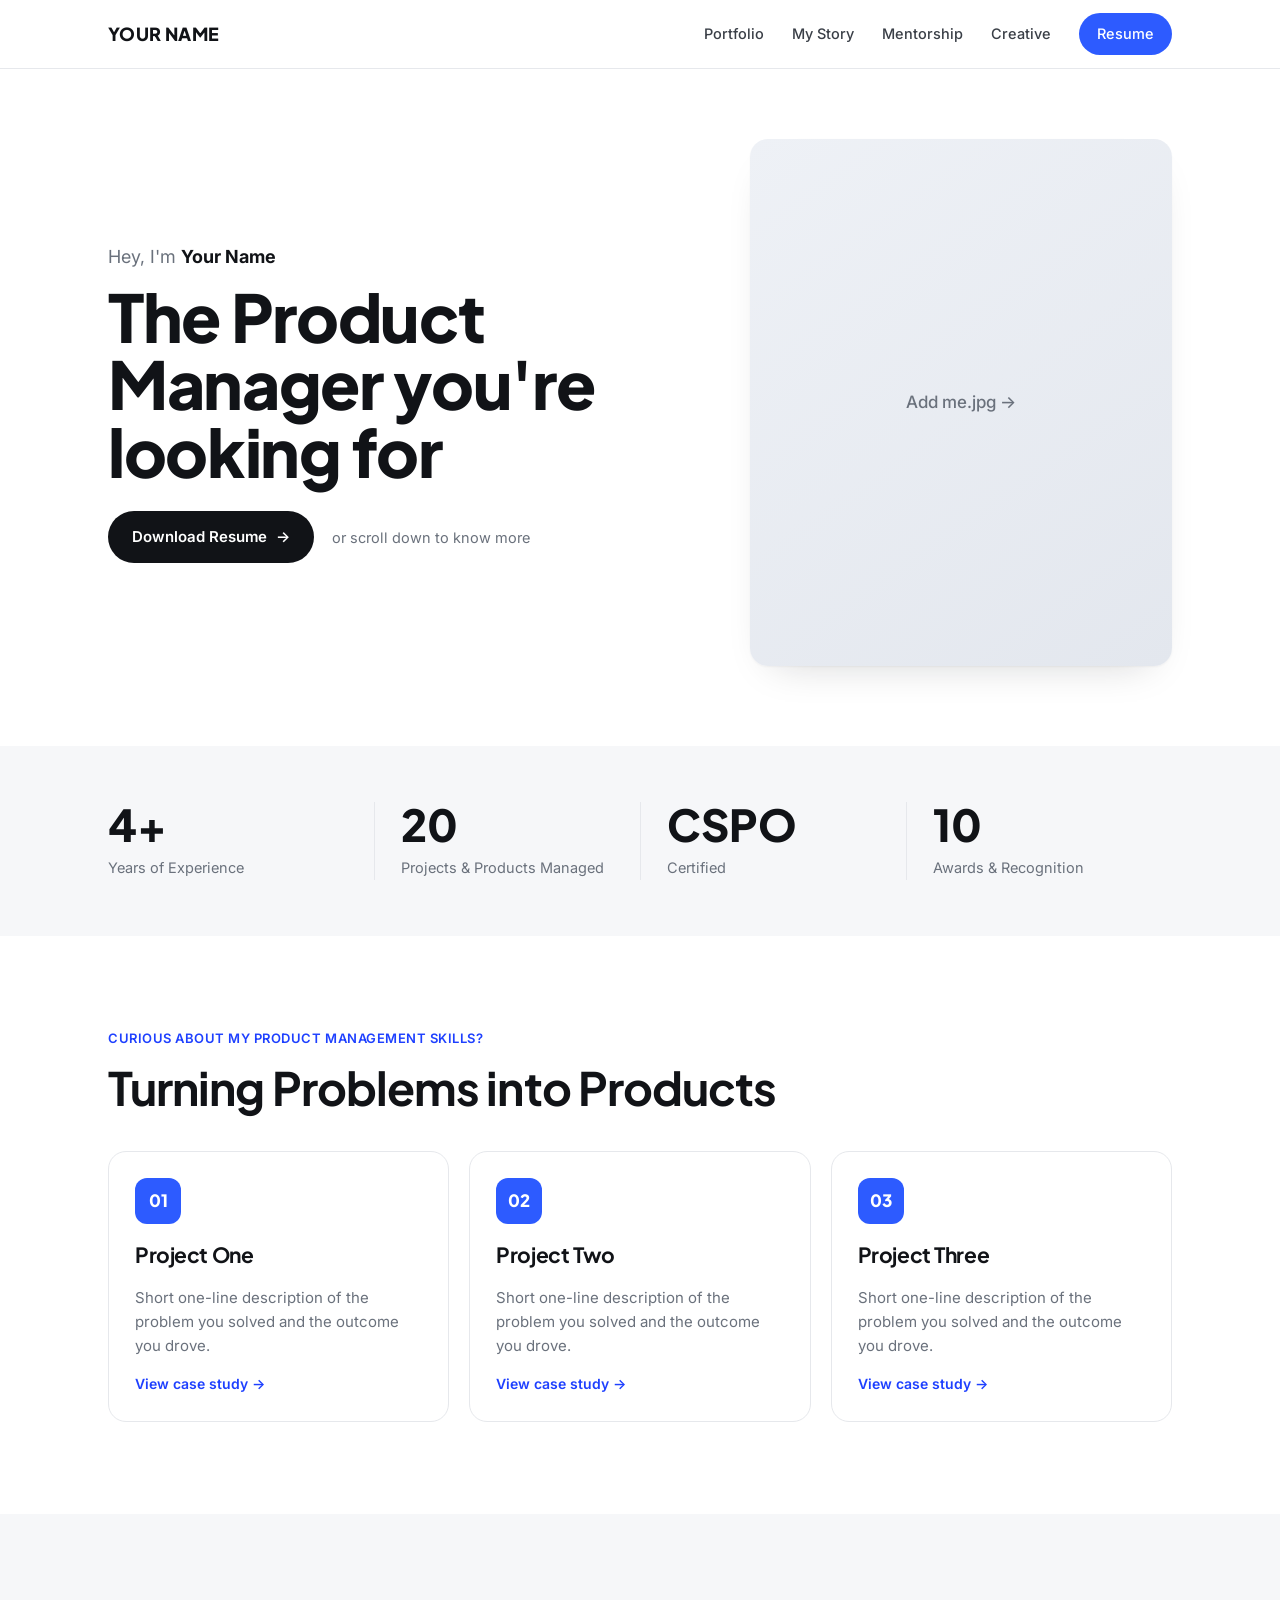
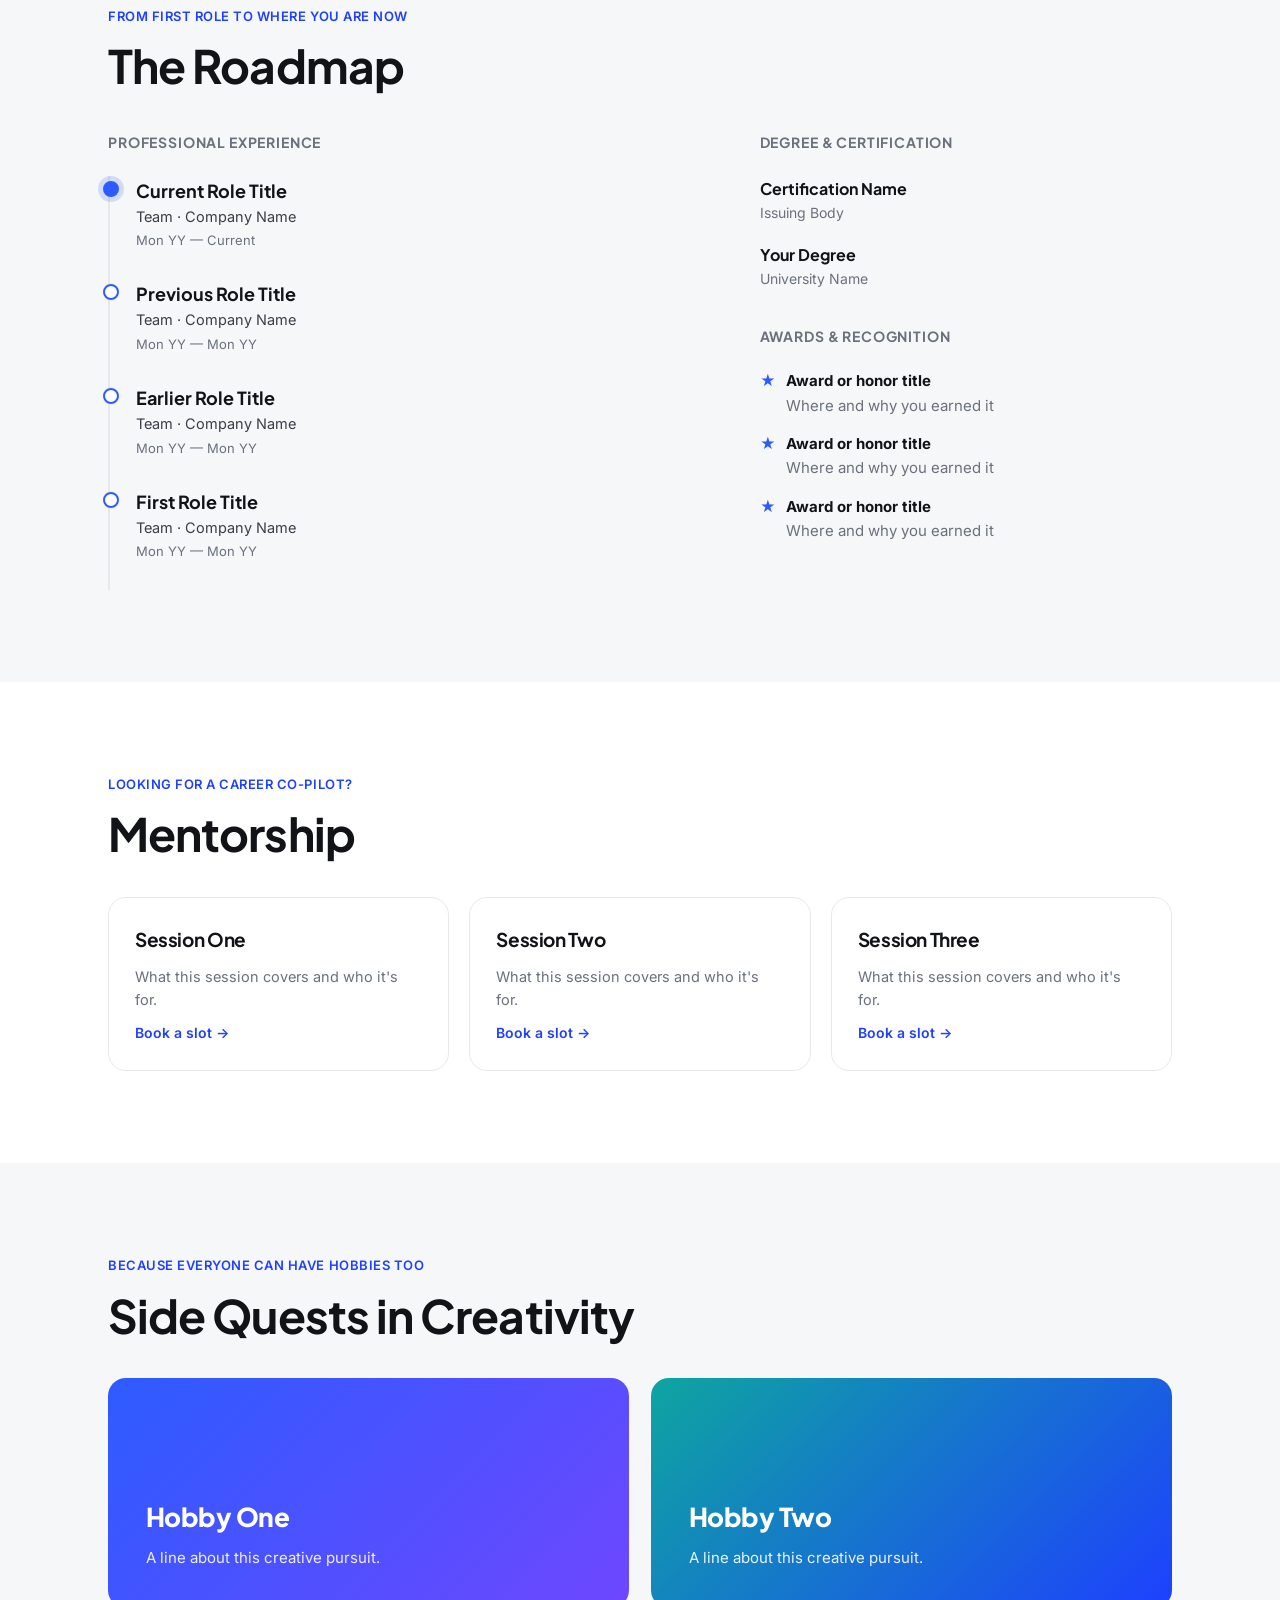
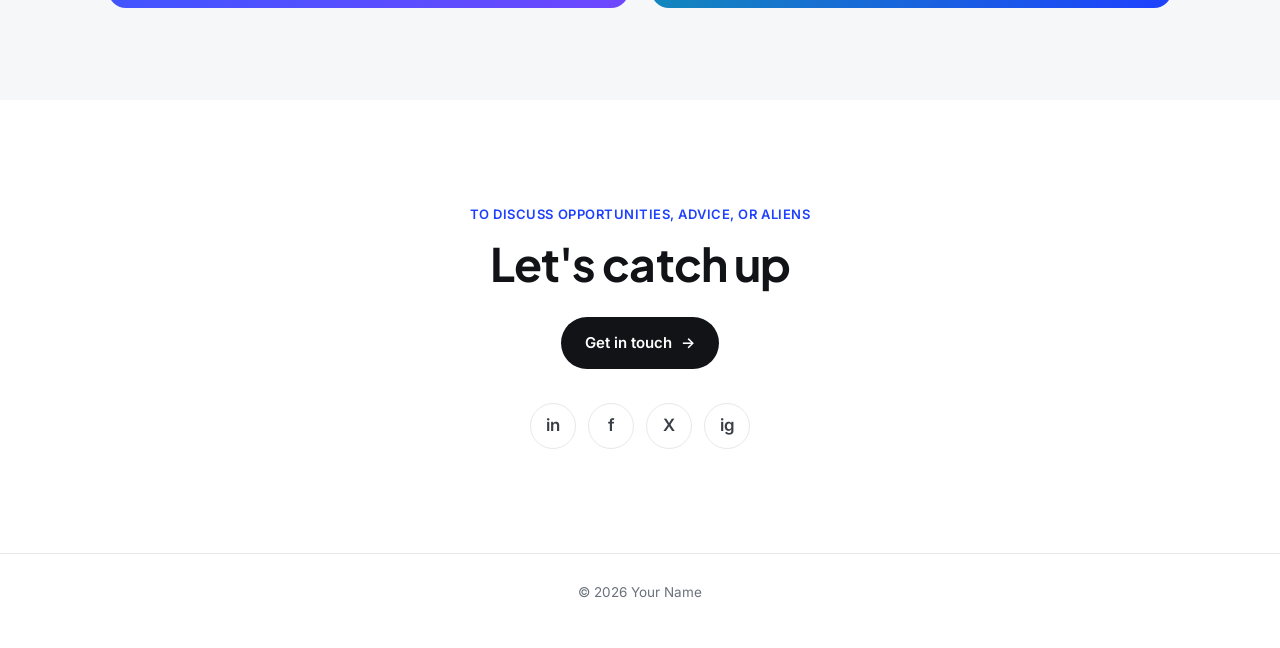
==== index.html @ b0fe9583 "Add files via upload" ====
<!DOCTYPE html>
<html lang="en">
<head>
<meta charset="UTF-8" />
<meta name="viewport" content="width=device-width, initial-scale=1" />
<title>Your Name — Product Manager</title>
<meta name="description" content="Product manager portfolio template." />

<!--
  ┌──────────────────────────────────────────────────────────────────┐
  │  PORTFOLIO TEMPLATE — replace every [bracketed] placeholder.       │
  │  Hero photo: drop a square image named  me.jpg  next to this file. │
  │  Links currently point to "#": resume, mentorship, socials, etc.   │
  └──────────────────────────────────────────────────────────────────┘
-->

<link rel="preconnect" href="https://fonts.googleapis.com" />
<link rel="preconnect" href="https://fonts.gstatic.com" crossorigin />
<link href="https://fonts.googleapis.com/css2?family=Inter:wght@400;500;600&family=Plus+Jakarta+Sans:wght@500;600;700;800&display=swap" rel="stylesheet" />

<style>
  :root{
    --bg:#ffffff;
    --bg-alt:#F6F7F9;
    --ink:#111317;
    --ink-2:#3A3F47;
    --muted:#6A717C;
    --line:#E6E8EC;
    --accent:#2D5BFF;
    --accent-deep:#1E40FF;
    --radius:18px;
    --shadow:0 1px 2px rgba(17,19,23,.04), 0 18px 40px -24px rgba(17,19,23,.22);
    --maxw:1120px;
  }
  *{box-sizing:border-box}
  html{scroll-behavior:smooth}
  body{
    margin:0;background:var(--bg);color:var(--ink);
    font-family:"Inter",system-ui,sans-serif;font-size:17px;line-height:1.62;
    -webkit-font-smoothing:antialiased;text-rendering:optimizeLegibility;
  }
  a{color:inherit;text-decoration:none}
  img{max-width:100%;display:block}
  h1,h2,h3,h4,h5{font-family:"Plus Jakarta Sans",sans-serif;letter-spacing:-.02em;margin:0}

  .wrap{max-width:var(--maxw);margin:0 auto;padding:0 28px}
  .section{padding:92px 0}
  .section.alt{background:var(--bg-alt)}

  .eyebrow{
    font-size:13px;font-weight:600;letter-spacing:.04em;color:var(--accent-deep);
    text-transform:uppercase;margin:0 0 14px;
  }
  .h2{font-size:clamp(30px,4.4vw,46px);font-weight:700;line-height:1.08}
  .lead{color:var(--muted);max-width:54ch}

  .btn{
    display:inline-flex;align-items:center;gap:9px;
    background:var(--ink);color:#fff;font-weight:600;font-size:15px;
    padding:14px 24px;border-radius:999px;transition:transform .2s, background .2s;
  }
  .btn:hover{transform:translateY(-2px);background:var(--accent-deep)}
  .btn.ghost{background:transparent;color:var(--ink);border:1.5px solid var(--line)}
  .btn.ghost:hover{border-color:var(--accent);color:var(--accent-deep);background:transparent}
  .btn .arr{transition:transform .2s}
  .btn:hover .arr{transform:translateX(3px)}

  /* ── NAV ─────────────────────────────────────────── */
  .nav{position:sticky;top:0;z-index:50;background:rgba(255,255,255,.82);
    backdrop-filter:saturate(150%) blur(12px);border-bottom:1px solid var(--line)}
  .nav .wrap{display:flex;align-items:center;justify-content:space-between;height:68px}
  .brand{font-family:"Plus Jakarta Sans";font-weight:800;font-size:18px;letter-spacing:.02em}
  .navlinks{display:flex;align-items:center;gap:28px}
  .navlinks a{font-size:14.5px;color:var(--ink-2);font-weight:500;transition:color .2s}
  .navlinks a:hover{color:var(--ink)}
  .navlinks .res{background:var(--accent);color:#fff;padding:9px 18px;border-radius:999px}
  .navlinks .res:hover{background:var(--accent-deep);color:#fff}

  /* ── HERO ────────────────────────────────────────── */
  .hero{padding:70px 0 80px}
  .hero-grid{display:grid;grid-template-columns:1.25fr .9fr;gap:56px;align-items:center}
  .hero .hi{font-size:18px;color:var(--muted);margin:0 0 12px}
  .hero .hi b{color:var(--ink);font-weight:700}
  .hero h1{font-size:clamp(40px,6vw,66px);font-weight:800;line-height:1.02;margin:0 0 26px}
  .hero .cta-row{display:flex;align-items:center;gap:18px;flex-wrap:wrap}
  .hero .sub{color:var(--muted);font-size:14.5px}
  .photo{
    aspect-ratio:4/5;border-radius:var(--radius);overflow:hidden;box-shadow:var(--shadow);
    background:linear-gradient(145deg,#EEF1F6,#E3E7EE);
    display:grid;place-items:center;color:var(--muted);font-weight:500;
  }
  .photo img{width:100%;height:100%;object-fit:cover}

  /* ── STATS ───────────────────────────────────────── */
  .stats{display:grid;grid-template-columns:repeat(4,1fr);gap:0}
  .stat{padding:0 26px;border-left:1px solid var(--line)}
  .stat:first-child{border-left:0;padding-left:0}
  .stat .n{font-family:"Plus Jakarta Sans";font-weight:800;font-size:44px;line-height:1;color:var(--ink)}
  .stat .l{color:var(--muted);font-size:14.5px;margin-top:10px}

  /* ── PROJECTS ────────────────────────────────────── */
  .cards3{display:grid;grid-template-columns:repeat(3,1fr);gap:20px;margin-top:38px}
  .pcard{
    background:var(--bg);border:1px solid var(--line);border-radius:var(--radius);
    padding:26px;display:flex;flex-direction:column;gap:14px;min-height:230px;
    transition:transform .22s, box-shadow .22s, border-color .22s;
  }
  .pcard:hover{transform:translateY(-5px);box-shadow:var(--shadow);border-color:var(--accent)}
  .pcard .thumb{width:46px;height:46px;border-radius:12px;background:var(--accent);
    display:grid;place-items:center;color:#fff;font-weight:800;font-family:"Plus Jakarta Sans"}
  .pcard h3{font-size:21px;font-weight:700}
  .pcard p{margin:0;color:var(--muted);font-size:15px}
  .pcard .more{margin-top:auto;font-size:14px;font-weight:600;color:var(--accent-deep)}

  /* ── ROADMAP ─────────────────────────────────────── */
  .road-grid{display:grid;grid-template-columns:1.3fr .9fr;gap:56px;margin-top:40px}
  .colhead{font-family:"Plus Jakarta Sans";font-weight:700;font-size:14px;letter-spacing:.06em;
    text-transform:uppercase;color:var(--muted);margin:0 0 22px}
  .timeline{border-left:2px solid var(--line)}
  .tstop{position:relative;padding:0 0 28px 26px}
  .tstop::before{content:"";position:absolute;left:-7px;top:5px;width:12px;height:12px;border-radius:50%;
    background:var(--bg);border:2px solid var(--accent)}
  .tstop.now::before{background:var(--accent);box-shadow:0 0 0 5px rgba(45,91,255,.18)}
  .tstop .role{font-family:"Plus Jakarta Sans";font-weight:700;font-size:18px}
  .tstop .org{color:var(--ink-2);font-size:14.5px}
  .tstop .date{color:var(--muted);font-size:13px;margin-top:2px}
  .side-block{margin-bottom:34px}
  .edu{margin-bottom:18px}
  .edu .d{font-family:"Plus Jakarta Sans";font-weight:700;font-size:16px}
  .edu .s{color:var(--muted);font-size:14px}
  .award{display:flex;gap:10px;align-items:flex-start;margin-bottom:14px;font-size:15px}
  .award .b{color:var(--accent);font-weight:800}
  .award span{color:var(--muted)}

  /* ── MENTORSHIP ──────────────────────────────────── */
  .mcard{
    background:var(--bg);border:1px solid var(--line);border-radius:var(--radius);
    padding:26px;display:flex;flex-direction:column;gap:10px;
    transition:transform .22s, box-shadow .22s, border-color .22s;
  }
  .mcard:hover{transform:translateY(-5px);box-shadow:var(--shadow);border-color:var(--accent)}
  .mcard h3{font-size:19px;font-weight:700}
  .mcard p{margin:0;color:var(--muted);font-size:14.5px}
  .mcard .go{margin-top:auto;font-weight:600;color:var(--accent-deep);font-size:14px}

  /* ── CREATIVE ────────────────────────────────────── */
  .cards2{display:grid;grid-template-columns:1fr 1fr;gap:22px;margin-top:38px}
  .big{
    border-radius:var(--radius);padding:38px;min-height:230px;color:#fff;
    display:flex;flex-direction:column;justify-content:flex-end;gap:8px;
    transition:transform .22s;position:relative;overflow:hidden;
  }
  .big:hover{transform:translateY(-5px)}
  .big.one{background:linear-gradient(135deg,#2D5BFF,#6E47FF)}
  .big.two{background:linear-gradient(135deg,#0EA5A0,#1E40FF)}
  .big h3{font-size:26px;font-weight:800}
  .big p{margin:0;opacity:.9;font-size:15px}

  /* ── CONTACT ─────────────────────────────────────── */
  .contact{text-align:center;padding:104px 0}
  .contact .h2{margin:12px 0 28px}
  .socials{display:flex;justify-content:center;gap:12px;flex-wrap:wrap;margin-top:34px}
  .socials a{width:46px;height:46px;border-radius:50%;border:1px solid var(--line);
    display:grid;place-items:center;color:var(--ink-2);font-weight:600;transition:all .2s}
  .socials a:hover{border-color:var(--accent);color:var(--accent-deep);transform:translateY(-3px)}
  .foot{text-align:center;color:var(--muted);font-size:13.5px;padding:28px 0 44px;border-top:1px solid var(--line)}

  /* ── reveal (progressive enhancement) ────────────── */
  .js .reveal{opacity:0;transform:translateY(18px);transition:opacity .7s ease, transform .7s ease}
  .js .reveal.in{opacity:1;transform:none}

  /* ── responsive ──────────────────────────────────── */
  @media(max-width:880px){
    .hero-grid{grid-template-columns:1fr;gap:38px}
    .photo{max-width:340px}
    .cards3,.cards2{grid-template-columns:1fr}
    .road-grid{grid-template-columns:1fr;gap:44px}
    .stats{grid-template-columns:repeat(2,1fr);gap:30px 0}
    .stat{border-left:0;padding-left:0}
    .stat:nth-child(odd){border-right:1px solid var(--line);padding-right:26px}
    .navlinks .hide{display:none}
  }
  @media(max-width:460px){
    .stats{grid-template-columns:1fr}
    .stat:nth-child(odd){border-right:0}
  }
  @media(prefers-reduced-motion:reduce){
    *{animation:none!important;transition:none!important;scroll-behavior:auto}
    .js .reveal{opacity:1;transform:none}
  }
  :focus-visible{outline:2px solid var(--accent);outline-offset:3px;border-radius:6px}
</style>
</head>
<body>

<!-- NAV -->
<nav class="nav">
  <div class="wrap">
    <a class="brand" href="#top">YOUR NAME</a>
    <div class="navlinks">
      <a class="hide" href="#work">Portfolio</a>
      <a class="hide" href="#roadmap">My Story</a>
      <a class="hide" href="#mentorship">Mentorship</a>
      <a class="hide" href="#creative">Creative</a>
      <a class="res" href="#">Resume</a>
    </div>
  </div>
</nav>

<!-- HERO -->
<header id="top" class="hero">
  <div class="wrap hero-grid">
    <div>
      <p class="hi">Hey, I'm <b>Your Name</b></p>
      <h1>The Product Manager you're looking for</h1>
      <div class="cta-row">
        <a class="btn" href="#">Download Resume <span class="arr">→</span></a>
        <span class="sub">or scroll down to know more</span>
      </div>
    </div>
    <div class="photo">
      <img src="me.jpg" alt="Your portrait"
           onerror="this.style.display='none';this.parentNode.insertAdjacentText('beforeend','Add me.jpg →')" />
    </div>
  </div>
</header>

<!-- STATS -->
<section class="section alt" style="padding:56px 0">
  <div class="wrap stats reveal">
    <div class="stat"><div class="n">4+</div><div class="l">Years of Experience</div></div>
    <div class="stat"><div class="n">20</div><div class="l">Projects &amp; Products Managed</div></div>
    <div class="stat"><div class="n">CSPO</div><div class="l">Certified</div></div>
    <div class="stat"><div class="n">10</div><div class="l">Awards &amp; Recognition</div></div>
  </div>
</section>

<!-- PROJECTS -->
<section id="work" class="section">
  <div class="wrap">
    <p class="eyebrow reveal">Curious about my product management skills?</p>
    <h2 class="h2 reveal">Turning Problems into Products</h2>
    <div class="cards3">
      <a class="pcard reveal" href="#">
        <div class="thumb">01</div>
        <h3>Project One</h3>
        <p>Short one-line description of the problem you solved and the outcome you drove.</p>
        <span class="more">View case study →</span>
      </a>
      <a class="pcard reveal" href="#">
        <div class="thumb">02</div>
        <h3>Project Two</h3>
        <p>Short one-line description of the problem you solved and the outcome you drove.</p>
        <span class="more">View case study →</span>
      </a>
      <a class="pcard reveal" href="#">
        <div class="thumb">03</div>
        <h3>Project Three</h3>
        <p>Short one-line description of the problem you solved and the outcome you drove.</p>
        <span class="more">View case study →</span>
      </a>
    </div>
  </div>
</section>

<!-- ROADMAP -->
<section id="roadmap" class="section alt">
  <div class="wrap">
    <p class="eyebrow reveal">From first role to where you are now</p>
    <h2 class="h2 reveal">The Roadmap</h2>
    <div class="road-grid">
      <!-- experience -->
      <div class="reveal">
        <p class="colhead">Professional Experience</p>
        <div class="timeline">
          <div class="tstop now">
            <div class="role">Current Role Title</div>
            <div class="org">Team · Company Name</div>
            <div class="date">Mon YY — Current</div>
          </div>
          <div class="tstop">
            <div class="role">Previous Role Title</div>
            <div class="org">Team · Company Name</div>
            <div class="date">Mon YY — Mon YY</div>
          </div>
          <div class="tstop">
            <div class="role">Earlier Role Title</div>
            <div class="org">Team · Company Name</div>
            <div class="date">Mon YY — Mon YY</div>
          </div>
          <div class="tstop">
            <div class="role">First Role Title</div>
            <div class="org">Team · Company Name</div>
            <div class="date">Mon YY — Mon YY</div>
          </div>
        </div>
      </div>
      <!-- education + awards -->
      <div class="reveal">
        <div class="side-block">
          <p class="colhead">Degree &amp; Certification</p>
          <div class="edu"><div class="d">Certification Name</div><div class="s">Issuing Body</div></div>
          <div class="edu"><div class="d">Your Degree</div><div class="s">University Name</div></div>
        </div>
        <div class="side-block">
          <p class="colhead">Awards &amp; Recognition</p>
          <div class="award"><span class="b">★</span><div><b>Award or honor title</b><br/><span>Where and why you earned it</span></div></div>
          <div class="award"><span class="b">★</span><div><b>Award or honor title</b><br/><span>Where and why you earned it</span></div></div>
          <div class="award"><span class="b">★</span><div><b>Award or honor title</b><br/><span>Where and why you earned it</span></div></div>
        </div>
      </div>
    </div>
  </div>
</section>

<!-- MENTORSHIP -->
<section id="mentorship" class="section">
  <div class="wrap">
    <p class="eyebrow reveal">Looking for a career co-pilot?</p>
    <h2 class="h2 reveal">Mentorship</h2>
    <div class="cards3">
      <a class="mcard reveal" href="#"><h3>Session One</h3><p>What this session covers and who it's for.</p><span class="go">Book a slot →</span></a>
      <a class="mcard reveal" href="#"><h3>Session Two</h3><p>What this session covers and who it's for.</p><span class="go">Book a slot →</span></a>
      <a class="mcard reveal" href="#"><h3>Session Three</h3><p>What this session covers and who it's for.</p><span class="go">Book a slot →</span></a>
    </div>
  </div>
</section>

<!-- CREATIVE -->
<section id="creative" class="section alt">
  <div class="wrap">
    <p class="eyebrow reveal">Because everyone can have hobbies too</p>
    <h2 class="h2 reveal">Side Quests in Creativity</h2>
    <div class="cards2">
      <a class="big one reveal" href="#"><h3>Hobby One</h3><p>A line about this creative pursuit.</p></a>
      <a class="big two reveal" href="#"><h3>Hobby Two</h3><p>A line about this creative pursuit.</p></a>
    </div>
  </div>
</section>

<!-- CONTACT -->
<section id="contact" class="contact">
  <div class="wrap reveal">
    <p class="eyebrow" style="color:var(--accent-deep)">To discuss opportunities, advice, or aliens</p>
    <h2 class="h2">Let's catch up</h2>
    <a class="btn" href="#">Get in touch <span class="arr">→</span></a>
    <div class="socials">
      <a href="#" aria-label="LinkedIn">in</a>
      <a href="#" aria-label="Facebook">f</a>
      <a href="#" aria-label="X">X</a>
      <a href="#" aria-label="Instagram">ig</a>
    </div>
  </div>
</section>

<div class="foot">© <span id="yr"></span> Your Name</div>

<script>
  document.documentElement.classList.add('js');
  document.getElementById('yr').textContent = new Date().getFullYear();
  const io = new IntersectionObserver((es)=>{
    es.forEach(e=>{ if(e.isIntersecting){ e.target.classList.add('in'); io.unobserve(e.target); }});
  },{threshold:.14});
  document.querySelectorAll('.reveal').forEach(el=>io.observe(el));
</script>
</body>
</html>
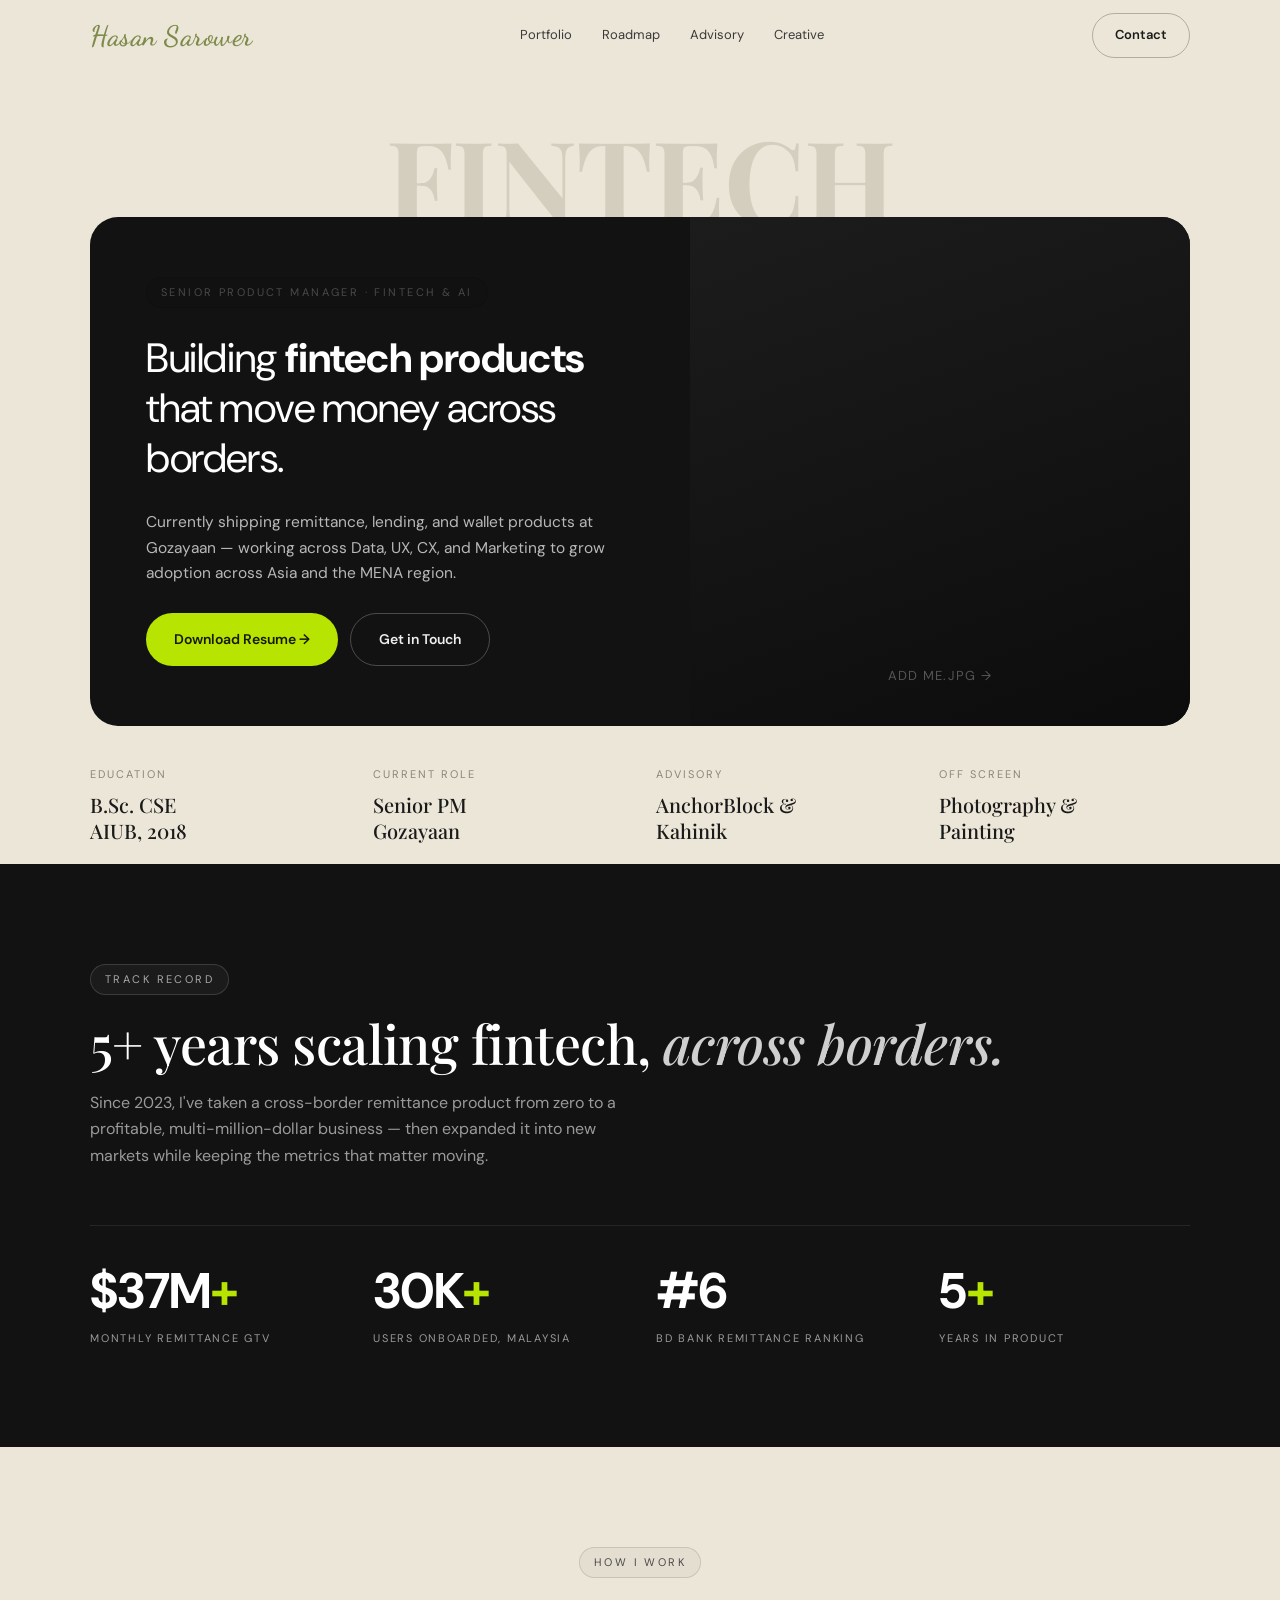
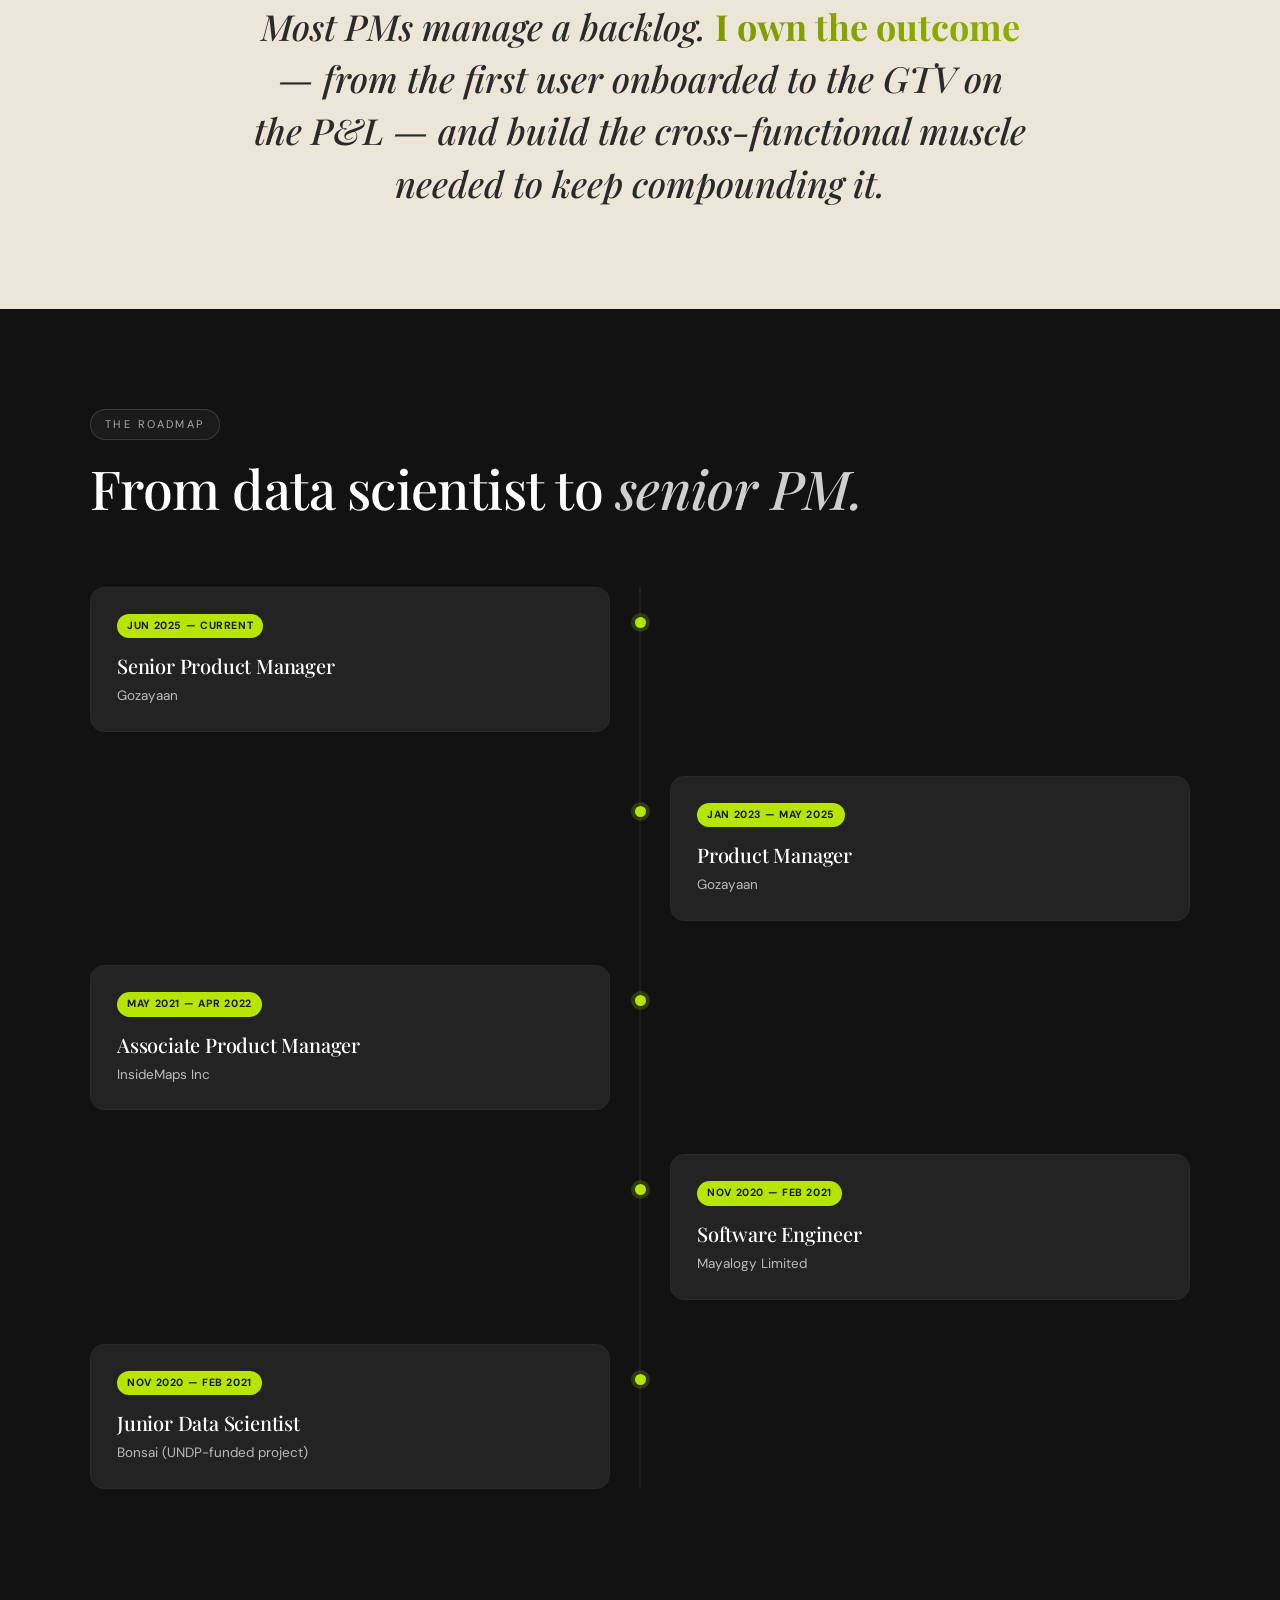
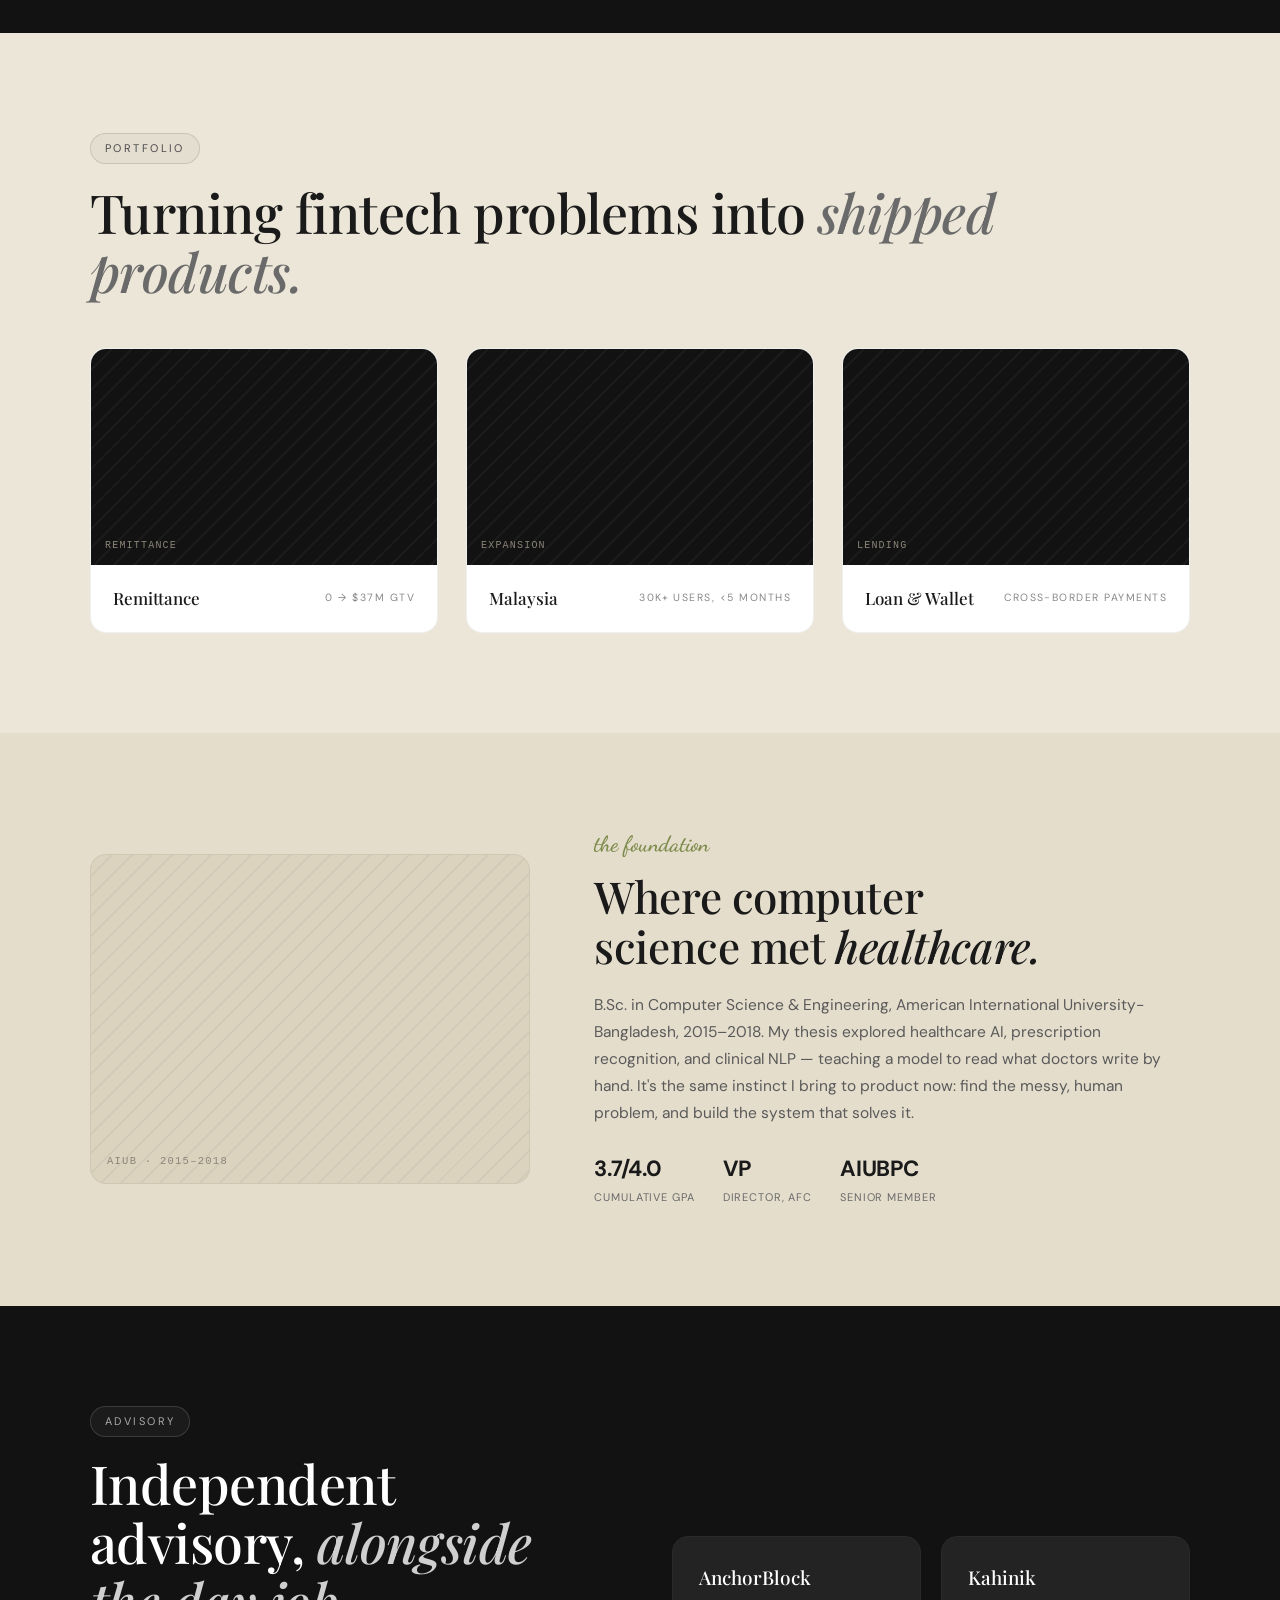
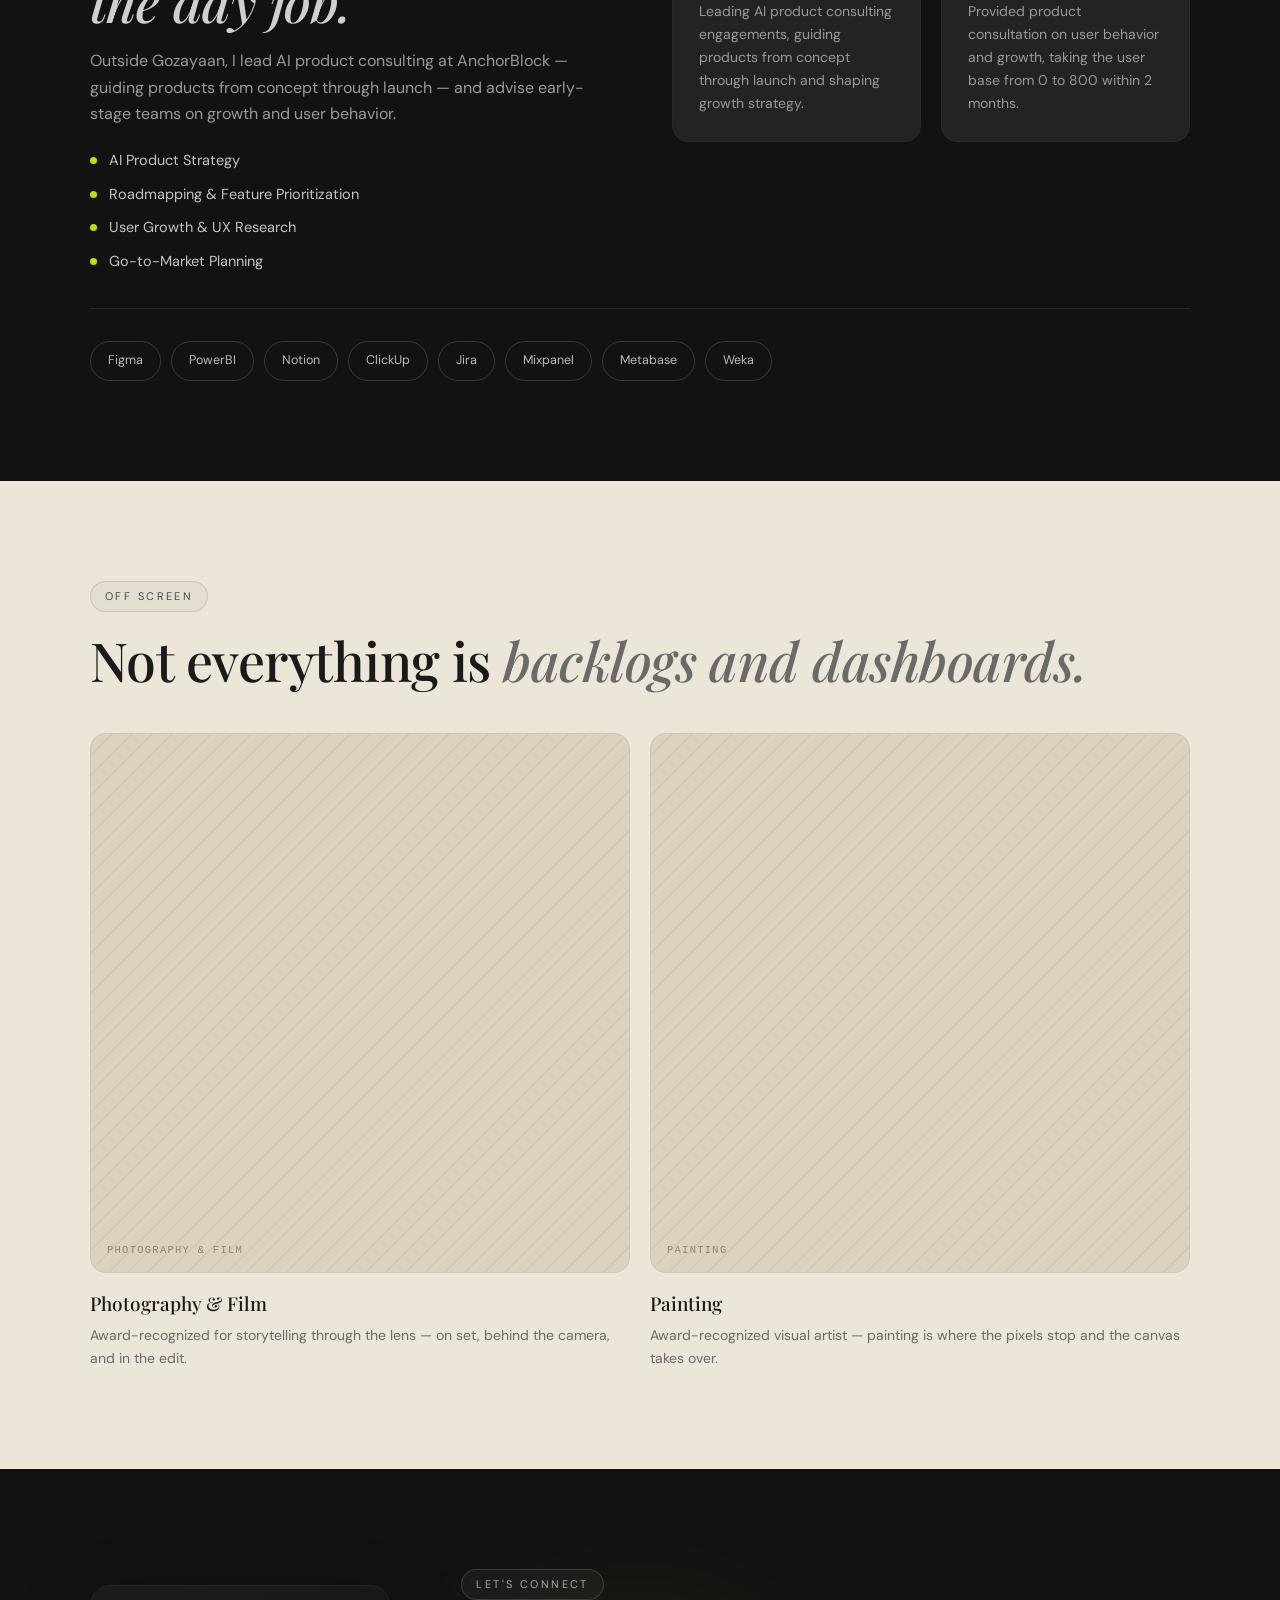
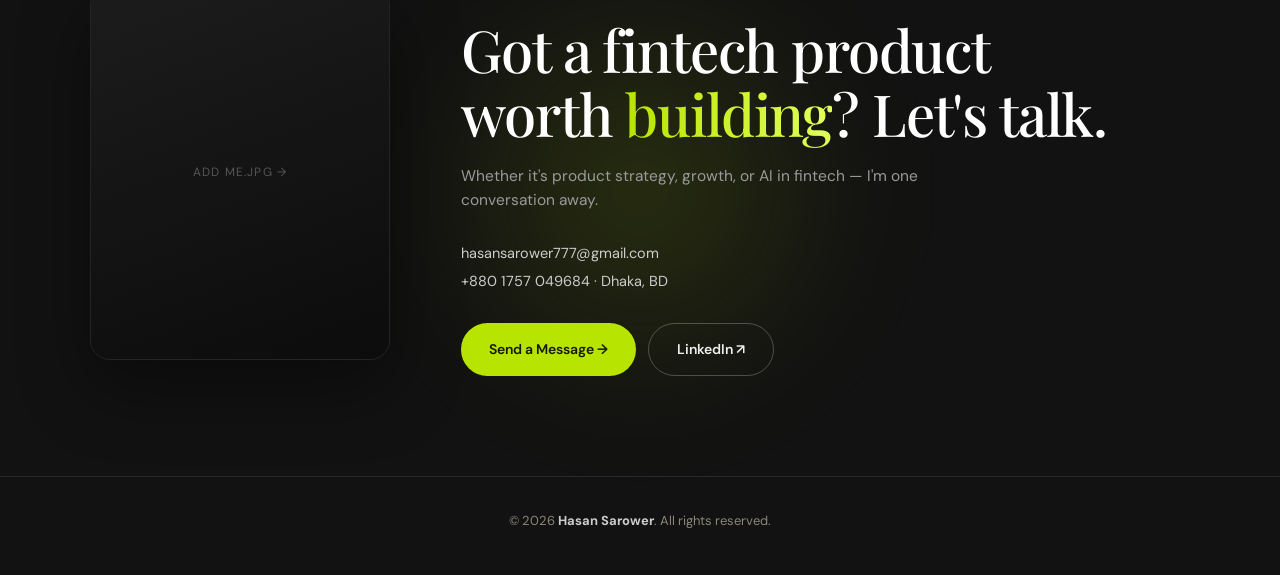
==== commit 448f6e66: "update new portfolio" ====
--- a/index.html
+++ b/index.html
@@ -3,365 +3,512 @@
 <head>
 <meta charset="UTF-8" />
 <meta name="viewport" content="width=device-width, initial-scale=1" />
-<title>Your Name — Product Manager</title>
-<meta name="description" content="Product manager portfolio template." />
-
-<!--
-  ┌──────────────────────────────────────────────────────────────────┐
-  │  PORTFOLIO TEMPLATE — replace every [bracketed] placeholder.       │
-  │  Hero photo: drop a square image named  me.jpg  next to this file. │
-  │  Links currently point to "#": resume, mentorship, socials, etc.   │
-  └──────────────────────────────────────────────────────────────────┘
--->
+<title>Hasan Sarower — Senior Product Manager (Fintech &amp; AI)</title>
+<meta name="description" content="Hasan Sarower — Senior Product Manager in Fintech &amp; AI. Building cross-border remittance and lending products at Gozayaan." />
 
 <link rel="preconnect" href="https://fonts.googleapis.com" />
 <link rel="preconnect" href="https://fonts.gstatic.com" crossorigin />
-<link href="https://fonts.googleapis.com/css2?family=Inter:wght@400;500;600&family=Plus+Jakarta+Sans:wght@500;600;700;800&display=swap" rel="stylesheet" />
+<link href="https://fonts.googleapis.com/css2?family=DM+Sans:ital,opsz,wght@0,9..40,400;0,9..40,500;0,9..40,600;0,9..40,700;1,9..40,400&family=Playfair+Display:ital,wght@0,400..700;1,400..700&family=Dancing+Script:wght@500..700&display=swap" rel="stylesheet" />
 
 <style>
-  :root{
-    --bg:#ffffff;
-    --bg-alt:#F6F7F9;
-    --ink:#111317;
-    --ink-2:#3A3F47;
-    --muted:#6A717C;
-    --line:#E6E8EC;
-    --accent:#2D5BFF;
-    --accent-deep:#1E40FF;
-    --radius:18px;
-    --shadow:0 1px 2px rgba(17,19,23,.04), 0 18px 40px -24px rgba(17,19,23,.22);
-    --maxw:1120px;
-  }
-  *{box-sizing:border-box}
-  html{scroll-behavior:smooth}
-  body{
-    margin:0;background:var(--bg);color:var(--ink);
-    font-family:"Inter",system-ui,sans-serif;font-size:17px;line-height:1.62;
-    -webkit-font-smoothing:antialiased;text-rendering:optimizeLegibility;
-  }
-  a{color:inherit;text-decoration:none}
-  img{max-width:100%;display:block}
-  h1,h2,h3,h4,h5{font-family:"Plus Jakarta Sans",sans-serif;letter-spacing:-.02em;margin:0}
-
-  .wrap{max-width:var(--maxw);margin:0 auto;padding:0 28px}
-  .section{padding:92px 0}
-  .section.alt{background:var(--bg-alt)}
-
-  .eyebrow{
-    font-size:13px;font-weight:600;letter-spacing:.04em;color:var(--accent-deep);
-    text-transform:uppercase;margin:0 0 14px;
-  }
-  .h2{font-size:clamp(30px,4.4vw,46px);font-weight:700;line-height:1.08}
-  .lead{color:var(--muted);max-width:54ch}
-
-  .btn{
-    display:inline-flex;align-items:center;gap:9px;
-    background:var(--ink);color:#fff;font-weight:600;font-size:15px;
-    padding:14px 24px;border-radius:999px;transition:transform .2s, background .2s;
-  }
-  .btn:hover{transform:translateY(-2px);background:var(--accent-deep)}
-  .btn.ghost{background:transparent;color:var(--ink);border:1.5px solid var(--line)}
-  .btn.ghost:hover{border-color:var(--accent);color:var(--accent-deep);background:transparent}
-  .btn .arr{transition:transform .2s}
-  .btn:hover .arr{transform:translateX(3px)}
-
-  /* ── NAV ─────────────────────────────────────────── */
-  .nav{position:sticky;top:0;z-index:50;background:rgba(255,255,255,.82);
-    backdrop-filter:saturate(150%) blur(12px);border-bottom:1px solid var(--line)}
-  .nav .wrap{display:flex;align-items:center;justify-content:space-between;height:68px}
-  .brand{font-family:"Plus Jakarta Sans";font-weight:800;font-size:18px;letter-spacing:.02em}
-  .navlinks{display:flex;align-items:center;gap:28px}
-  .navlinks a{font-size:14.5px;color:var(--ink-2);font-weight:500;transition:color .2s}
-  .navlinks a:hover{color:var(--ink)}
-  .navlinks .res{background:var(--accent);color:#fff;padding:9px 18px;border-radius:999px}
-  .navlinks .res:hover{background:var(--accent-deep);color:#fff}
-
-  /* ── HERO ────────────────────────────────────────── */
-  .hero{padding:70px 0 80px}
-  .hero-grid{display:grid;grid-template-columns:1.25fr .9fr;gap:56px;align-items:center}
-  .hero .hi{font-size:18px;color:var(--muted);margin:0 0 12px}
-  .hero .hi b{color:var(--ink);font-weight:700}
-  .hero h1{font-size:clamp(40px,6vw,66px);font-weight:800;line-height:1.02;margin:0 0 26px}
-  .hero .cta-row{display:flex;align-items:center;gap:18px;flex-wrap:wrap}
-  .hero .sub{color:var(--muted);font-size:14.5px}
-  .photo{
-    aspect-ratio:4/5;border-radius:var(--radius);overflow:hidden;box-shadow:var(--shadow);
-    background:linear-gradient(145deg,#EEF1F6,#E3E7EE);
-    display:grid;place-items:center;color:var(--muted);font-weight:500;
-  }
-  .photo img{width:100%;height:100%;object-fit:cover}
-
-  /* ── STATS ───────────────────────────────────────── */
-  .stats{display:grid;grid-template-columns:repeat(4,1fr);gap:0}
-  .stat{padding:0 26px;border-left:1px solid var(--line)}
-  .stat:first-child{border-left:0;padding-left:0}
-  .stat .n{font-family:"Plus Jakarta Sans";font-weight:800;font-size:44px;line-height:1;color:var(--ink)}
-  .stat .l{color:var(--muted);font-size:14.5px;margin-top:10px}
-
-  /* ── PROJECTS ────────────────────────────────────── */
-  .cards3{display:grid;grid-template-columns:repeat(3,1fr);gap:20px;margin-top:38px}
-  .pcard{
-    background:var(--bg);border:1px solid var(--line);border-radius:var(--radius);
-    padding:26px;display:flex;flex-direction:column;gap:14px;min-height:230px;
-    transition:transform .22s, box-shadow .22s, border-color .22s;
-  }
-  .pcard:hover{transform:translateY(-5px);box-shadow:var(--shadow);border-color:var(--accent)}
-  .pcard .thumb{width:46px;height:46px;border-radius:12px;background:var(--accent);
-    display:grid;place-items:center;color:#fff;font-weight:800;font-family:"Plus Jakarta Sans"}
-  .pcard h3{font-size:21px;font-weight:700}
-  .pcard p{margin:0;color:var(--muted);font-size:15px}
-  .pcard .more{margin-top:auto;font-size:14px;font-weight:600;color:var(--accent-deep)}
-
-  /* ── ROADMAP ─────────────────────────────────────── */
-  .road-grid{display:grid;grid-template-columns:1.3fr .9fr;gap:56px;margin-top:40px}
-  .colhead{font-family:"Plus Jakarta Sans";font-weight:700;font-size:14px;letter-spacing:.06em;
-    text-transform:uppercase;color:var(--muted);margin:0 0 22px}
-  .timeline{border-left:2px solid var(--line)}
-  .tstop{position:relative;padding:0 0 28px 26px}
-  .tstop::before{content:"";position:absolute;left:-7px;top:5px;width:12px;height:12px;border-radius:50%;
-    background:var(--bg);border:2px solid var(--accent)}
-  .tstop.now::before{background:var(--accent);box-shadow:0 0 0 5px rgba(45,91,255,.18)}
-  .tstop .role{font-family:"Plus Jakarta Sans";font-weight:700;font-size:18px}
-  .tstop .org{color:var(--ink-2);font-size:14.5px}
-  .tstop .date{color:var(--muted);font-size:13px;margin-top:2px}
-  .side-block{margin-bottom:34px}
-  .edu{margin-bottom:18px}
-  .edu .d{font-family:"Plus Jakarta Sans";font-weight:700;font-size:16px}
-  .edu .s{color:var(--muted);font-size:14px}
-  .award{display:flex;gap:10px;align-items:flex-start;margin-bottom:14px;font-size:15px}
-  .award .b{color:var(--accent);font-weight:800}
-  .award span{color:var(--muted)}
-
-  /* ── MENTORSHIP ──────────────────────────────────── */
-  .mcard{
-    background:var(--bg);border:1px solid var(--line);border-radius:var(--radius);
-    padding:26px;display:flex;flex-direction:column;gap:10px;
-    transition:transform .22s, box-shadow .22s, border-color .22s;
-  }
-  .mcard:hover{transform:translateY(-5px);box-shadow:var(--shadow);border-color:var(--accent)}
-  .mcard h3{font-size:19px;font-weight:700}
-  .mcard p{margin:0;color:var(--muted);font-size:14.5px}
-  .mcard .go{margin-top:auto;font-weight:600;color:var(--accent-deep);font-size:14px}
-
-  /* ── CREATIVE ────────────────────────────────────── */
-  .cards2{display:grid;grid-template-columns:1fr 1fr;gap:22px;margin-top:38px}
-  .big{
-    border-radius:var(--radius);padding:38px;min-height:230px;color:#fff;
-    display:flex;flex-direction:column;justify-content:flex-end;gap:8px;
-    transition:transform .22s;position:relative;overflow:hidden;
-  }
-  .big:hover{transform:translateY(-5px)}
-  .big.one{background:linear-gradient(135deg,#2D5BFF,#6E47FF)}
-  .big.two{background:linear-gradient(135deg,#0EA5A0,#1E40FF)}
-  .big h3{font-size:26px;font-weight:800}
-  .big p{margin:0;opacity:.9;font-size:15px}
-
-  /* ── CONTACT ─────────────────────────────────────── */
-  .contact{text-align:center;padding:104px 0}
-  .contact .h2{margin:12px 0 28px}
-  .socials{display:flex;justify-content:center;gap:12px;flex-wrap:wrap;margin-top:34px}
-  .socials a{width:46px;height:46px;border-radius:50%;border:1px solid var(--line);
-    display:grid;place-items:center;color:var(--ink-2);font-weight:600;transition:all .2s}
-  .socials a:hover{border-color:var(--accent);color:var(--accent-deep);transform:translateY(-3px)}
-  .foot{text-align:center;color:var(--muted);font-size:13.5px;padding:28px 0 44px;border-top:1px solid var(--line)}
-
-  /* ── reveal (progressive enhancement) ────────────── */
-  .js .reveal{opacity:0;transform:translateY(18px);transition:opacity .7s ease, transform .7s ease}
-  .js .reveal.in{opacity:1;transform:none}
-
-  /* ── responsive ──────────────────────────────────── */
-  @media(max-width:880px){
-    .hero-grid{grid-template-columns:1fr;gap:38px}
-    .photo{max-width:340px}
-    .cards3,.cards2{grid-template-columns:1fr}
-    .road-grid{grid-template-columns:1fr;gap:44px}
-    .stats{grid-template-columns:repeat(2,1fr);gap:30px 0}
-    .stat{border-left:0;padding-left:0}
-    .stat:nth-child(odd){border-right:1px solid var(--line);padding-right:26px}
-    .navlinks .hide{display:none}
-  }
-  @media(max-width:460px){
-    .stats{grid-template-columns:1fr}
-    .stat:nth-child(odd){border-right:0}
-  }
-  @media(prefers-reduced-motion:reduce){
-    *{animation:none!important;transition:none!important;scroll-behavior:auto}
-    .js .reveal{opacity:1;transform:none}
-  }
-  :focus-visible{outline:2px solid var(--accent);outline-offset:3px;border-radius:6px}
+:root{
+  --bg:#ece6d8;
+  --bg-2:#e4ddcc;
+  --bg-3:#dcd3bf;
+  --ink:#1a1a1a;
+  --ink-2:#2a2a2a;
+  --muted-ink:#6b6b6b;
+  --dim-ink:#8a8579;
+  --card:#121212;
+  --card-2:#1a1a1a;
+  --card-3:#232323;
+  --border:#2a2a2a;
+  --border-cream:rgba(0,0,0,.08);
+  --accent:#b7e401;
+  --accent-ink:#161a05;
+  --text:#ffffff;
+  --body:#b8b8b8;
+  --muted:#888;
+  --logo:#7c8a4a;
+  --ease:cubic-bezier(.22,1,.36,1);
+}
+*{box-sizing:border-box;margin:0;padding:0}
+html{scroll-behavior:smooth}
+html,body{background:var(--bg);color:var(--ink)}
+body{font-family:'DM Sans',system-ui,sans-serif;line-height:1.55;-webkit-font-smoothing:antialiased;overflow-x:hidden}
+a{color:inherit;text-decoration:none}
+img{display:block;max-width:100%}
+h1,h2,h3,h4,h5{font-family:'DM Sans',sans-serif}
+::selection{background:var(--accent);color:var(--accent-ink)}
+.container{max-width:1180px;margin:0 auto;padding:0 40px}
+@media (max-width:720px){.container{padding:0 22px}}
+
+/* ---------- NAV ---------- */
+.nav{position:fixed;inset:0 0 auto 0;height:72px;z-index:50;transition:background .4s var(--ease),backdrop-filter .4s var(--ease),border-color .4s var(--ease);border-bottom:1px solid transparent}
+.nav.scrolled{background:rgba(236,230,216,.9);backdrop-filter:blur(14px);-webkit-backdrop-filter:blur(14px);border-bottom-color:rgba(0,0,0,.06)}
+.nav-inner{max-width:1180px;margin:0 auto;padding:0 40px;height:100%;display:flex;align-items:center;justify-content:space-between}
+@media (max-width:720px){.nav-inner{padding:0 22px}}
+.logo-sig{font-family:'Dancing Script',cursive;font-weight:600;color:var(--logo);font-size:28px;letter-spacing:.5px;line-height:1}
+.nav-links{display:flex;gap:30px;font-size:13px;color:#3a3a3a}
+.nav-links a{transition:color .25s var(--ease)}
+.nav-links a:hover{color:#000}
+.btn{display:inline-flex;align-items:center;gap:8px;border-radius:999px;font-size:13px;font-weight:600;padding:11px 22px;transition:transform .3s var(--ease),background .3s var(--ease),color .3s var(--ease),border-color .3s var(--ease);cursor:pointer;border:none;font-family:inherit}
+.btn-primary{background:var(--accent);color:var(--accent-ink)}
+.btn-primary:hover{transform:translateY(-2px);background:#c6f00a}
+.btn-ghost{border:1px solid rgba(255,255,255,.24);color:#eee;background:transparent}
+.btn-ghost:hover{border-color:#fff;color:#fff;transform:translateY(-2px)}
+.btn-ghost-dark{border:1px solid rgba(0,0,0,.25);color:#1a1a1a;background:transparent}
+.btn-ghost-dark:hover{border-color:#000;background:rgba(0,0,0,.04);transform:translateY(-2px)}
+.btn-lg{padding:15px 28px;font-size:14px}
+.burger{display:none;width:42px;height:42px;border-radius:999px;align-items:center;justify-content:center;border:1px solid rgba(0,0,0,.14);background:transparent}
+.burger span,.burger span::before,.burger span::after{content:'';position:absolute;width:16px;height:1.5px;background:#1a1a1a}
+.burger span{position:relative;display:block}
+.burger span::before{top:-5px;left:0}
+.burger span::after{top:5px;left:0}
+.mobile-menu{position:fixed;inset:0;background:var(--bg);z-index:45;display:flex;flex-direction:column;align-items:center;justify-content:center;gap:26px;opacity:0;pointer-events:none;transition:opacity .4s var(--ease)}
+.mobile-menu.open{opacity:1;pointer-events:auto}
+.mobile-menu a{font-family:'Playfair Display',serif;font-size:32px;color:#1a1a1a}
+@media (max-width:860px){
+  .nav-links,.nav-cta{display:none}
+  .burger{display:inline-flex;position:relative}
+}
+
+/* ---------- SECTIONS / TYPE ---------- */
+section{padding:100px 0;position:relative}
+section.alt{background:var(--bg-2)}
+section.deep{background:var(--card);color:#fff}
+.eyebrow{display:inline-block;font-size:11px;letter-spacing:.22em;text-transform:uppercase;color:#4a4a4a;border:1px solid rgba(0,0,0,.12);background:rgba(0,0,0,.03);padding:6px 14px;border-radius:999px}
+section.deep .eyebrow{color:#aaa;border-color:rgba(255,255,255,.14);background:rgba(255,255,255,.04)}
+.section-title{font-family:'Playfair Display',serif;font-weight:500;font-size:clamp(32px,4.2vw,54px);line-height:1.1;letter-spacing:-.01em;color:#1a1a1a;margin-top:18px}
+section.deep .section-title{color:#fff}
+.section-title em{font-style:italic;color:#6a6a6a}
+section.deep .section-title em{color:#cfcfcf}
+.section-sub{color:#5a5a5a;font-size:16px;max-width:540px;line-height:1.65;margin-top:18px}
+section.deep .section-sub{color:#9a9a9a}
+
+/* ---------- HERO ---------- */
+.hero{padding:120px 0 0}
+.hero-watermark{font-family:'Playfair Display',serif;font-weight:700;color:#d4cebe;font-size:clamp(48px,9vw,120px);text-transform:uppercase;letter-spacing:-.01em;white-space:nowrap;line-height:1;text-align:center;pointer-events:none;user-select:none;margin-bottom:-18px;position:relative;z-index:1}
+.hero-card{position:relative;background:var(--card);border-radius:28px;display:grid;grid-template-columns:1.2fr 1fr;gap:0;min-height:440px;z-index:2;overflow:hidden}
+.hero-copy{padding:60px 56px;display:flex;flex-direction:column;justify-content:center;gap:26px}
+.hero-copy .eyebrow{width:fit-content}
+.hero-copy h1{font-weight:400;font-size:clamp(28px,3.2vw,42px);line-height:1.22;color:#fff;letter-spacing:-.01em}
+.hero-copy h1 b{font-weight:700}
+.hero-copy p.lede{color:var(--body);font-size:15.5px;max-width:44ch;line-height:1.65}
+.hero-buttons{display:flex;gap:12px;flex-wrap:wrap}
+.hero-photo{position:relative;display:flex;align-items:flex-end;justify-content:center;overflow:hidden;background:linear-gradient(160deg,#1c1c1c,#0c0c0c)}
+.hero-photo img{width:100%;height:100%;object-fit:cover;object-position:top center}
+.hero-photo .ph-fallback{color:#555;font-size:13px;letter-spacing:.1em;text-transform:uppercase;padding-bottom:40px}
+@media (max-width:860px){
+  .hero-card{grid-template-columns:1fr}
+  .hero-photo{height:280px}
+  .hero-copy{padding:40px 28px 36px}
+}
+.hero-strip{margin-top:0}
+.hero-strip-inner{max-width:1180px;margin:0 auto;padding:40px 40px 20px;display:grid;grid-template-columns:repeat(4,1fr);gap:32px}
+.hc .lbl{font-size:11px;letter-spacing:.18em;text-transform:uppercase;color:var(--dim-ink);margin-bottom:8px}
+.hc h3{font-family:'Playfair Display',serif;font-weight:500;font-size:20px;color:#1a1a1a;line-height:1.3}
+@media (max-width:860px){.hero-strip-inner{grid-template-columns:repeat(2,1fr);gap:28px 24px;padding:32px 22px}}
+
+/* ---------- STATS ---------- */
+.stats-grid{display:grid;grid-template-columns:repeat(4,1fr);gap:32px;margin-top:56px;padding-top:40px;border-top:1px solid rgba(255,255,255,.08)}
+.stat .num{font-weight:700;font-size:clamp(34px,4vw,50px);color:#fff;letter-spacing:-.02em;font-variant-numeric:tabular-nums;line-height:1}
+.stat .num .suf{color:var(--accent)}
+.stat .lbl{margin-top:14px;font-size:11px;letter-spacing:.16em;text-transform:uppercase;color:#9a9a9a}
+@media (max-width:860px){.stats-grid{grid-template-columns:repeat(2,1fr);gap:36px 24px}}
+
+/* ---------- PHILOSOPHY ---------- */
+.big-statement{max-width:780px;margin:0 auto;text-align:center}
+.big-statement .quote{font-family:'Playfair Display',serif;font-weight:500;font-style:italic;font-size:clamp(24px,3vw,36px);line-height:1.45;color:#2a2a2a}
+.big-statement .quote b{font-style:normal;font-weight:700;background:linear-gradient(90deg,#7e9a00,#8fae00);-webkit-background-clip:text;background-clip:text;color:transparent}
+
+/* ---------- ROADMAP / TIMELINE ---------- */
+.timeline{position:relative;margin-top:70px}
+.timeline::before{content:'';position:absolute;left:50%;top:0;bottom:0;width:1px;background:rgba(255,255,255,.1);transform:translateX(-.5px)}
+.tl-row{position:relative;display:grid;grid-template-columns:1fr 60px 1fr;gap:0;margin-bottom:44px}
+.tl-dot{width:11px;height:11px;border-radius:999px;background:var(--accent);justify-self:center;align-self:start;margin-top:30px;box-shadow:0 0 0 4px rgba(183,228,1,.18)}
+.tl-card{background:var(--card-3);border:1px solid var(--border);border-radius:14px;padding:24px 26px;transition:border-color .4s var(--ease),transform .5s var(--ease)}
+.tl-card:hover{border-color:rgba(183,228,1,.25);transform:translateY(-2px)}
+.tl-tag{display:inline-block;background:var(--accent);color:var(--accent-ink);font-weight:700;font-size:10.5px;letter-spacing:.06em;padding:4px 10px;border-radius:999px;margin-bottom:12px}
+.tl-card h4{font-family:'Playfair Display',serif;font-weight:500;font-size:20px;color:#fff;margin-bottom:5px;letter-spacing:-.01em}
+.tl-card .org{color:#bbb;font-size:13.5px}
+.tl-row:nth-child(odd) .tl-card.left{grid-column:1}
+.tl-row:nth-child(odd) .tl-card.right{visibility:hidden}
+.tl-row:nth-child(even) .tl-card.left{visibility:hidden}
+.tl-row:nth-child(even) .tl-card.right{grid-column:3}
+@media (max-width:860px){
+  .timeline::before{left:18px}
+  .tl-row{grid-template-columns:40px 1fr;gap:0}
+  .tl-dot{grid-column:1;margin-top:24px}
+  .tl-row .tl-card.right{visibility:visible;grid-column:2}
+  .tl-row .tl-card.left{visibility:hidden;display:none}
+  .tl-row:nth-child(even) .tl-card.right{visibility:visible;display:block}
+  .tl-row:nth-child(odd) .tl-card.left{display:block;visibility:visible;grid-column:2}
+}
+
+/* ---------- PORTFOLIO ---------- */
+.grid-3{display:grid;grid-template-columns:repeat(3,1fr);gap:28px;margin-top:48px}
+@media (max-width:860px){.grid-3{grid-template-columns:1fr}}
+.project{background:#fff;border:1px solid rgba(0,0,0,.06);overflow:hidden;transition:transform .5s var(--ease),border-color .4s var(--ease),box-shadow .4s var(--ease);border-radius:16px}
+.project:hover{transform:translateY(-4px);border-color:rgba(0,0,0,.12);box-shadow:0 20px 44px rgba(0,0,0,.08)}
+.project .thumb{position:relative;aspect-ratio:16/10;background:var(--card);overflow:hidden}
+.project .thumb .stripes{position:absolute;inset:0;background-image:repeating-linear-gradient(135deg,rgba(255,255,255,.04) 0 2px,transparent 2px 14px)}
+.project .thumb::after{content:attr(data-label);position:absolute;bottom:12px;left:14px;font-family:ui-monospace,Menlo,monospace;font-size:10px;letter-spacing:.12em;color:#8a8579;text-transform:uppercase;z-index:1}
+.project .overlay{position:absolute;inset:0;background:linear-gradient(180deg,rgba(0,0,0,0) 40%,rgba(0,0,0,.92));opacity:0;display:flex;align-items:flex-end;padding:22px;transition:opacity .4s var(--ease)}
+.project:hover .overlay{opacity:1}
+.project .overlay span{font-size:10.5px;letter-spacing:.18em;text-transform:uppercase;color:var(--accent);display:block;margin-bottom:5px}
+.project .overlay h4{font-family:'Playfair Display',serif;font-size:20px;color:#fff}
+.project .meta{padding:20px 22px;display:flex;align-items:center;justify-content:space-between}
+.project .meta h5{font-family:'Playfair Display',serif;font-weight:500;font-size:17px;color:#1a1a1a}
+.project .meta .cat{font-size:10.5px;letter-spacing:.14em;text-transform:uppercase;color:#888;text-align:right}
+
+/* ---------- EDUCATION SPLIT ---------- */
+.split{display:grid;grid-template-columns:.85fr 1.15fr;gap:64px;align-items:center}
+@media (max-width:860px){.split{grid-template-columns:1fr;gap:36px}}
+.img-ph{aspect-ratio:4/3;background:var(--bg-3);position:relative;overflow:hidden;border-radius:16px;border:1px solid rgba(0,0,0,.06)}
+.img-ph .stripes{position:absolute;inset:0;background-image:repeating-linear-gradient(135deg,rgba(0,0,0,.045) 0 2px,transparent 2px 14px)}
+.img-ph::after{content:attr(data-label);position:absolute;bottom:14px;left:16px;font-family:ui-monospace,Menlo,monospace;font-size:10.5px;letter-spacing:.12em;color:var(--dim-ink);text-transform:uppercase}
+.sec-label{display:inline-flex;align-items:center;gap:8px;font-family:'Dancing Script',cursive;font-weight:600;color:var(--logo);font-size:22px;line-height:1;margin-bottom:16px}
+.display-h{font-family:'Playfair Display',serif;font-weight:500;font-size:clamp(30px,3.6vw,44px);line-height:1.15;letter-spacing:-.01em;color:#1a1a1a;text-wrap:balance}
+.edu-body p{color:#5a5a5a;font-size:15.5px;line-height:1.75;margin-top:20px;max-width:52ch}
+.edu-meta{margin-top:24px;display:flex;gap:28px;flex-wrap:wrap}
+.edu-meta div .n{font-weight:700;font-size:22px;color:#1a1a1a;letter-spacing:-.01em}
+.edu-meta div .t{font-size:11px;color:#6a6a6a;margin-top:3px;letter-spacing:.08em;text-transform:uppercase}
+
+/* ---------- ADVISORY ---------- */
+.bullet-list{margin-top:22px;display:flex;flex-direction:column;gap:11px}
+.bullet-list li{display:flex;align-items:center;gap:12px;color:#c4c4c4;list-style:none;font-size:14.5px}
+.bullet-list li::before{content:'';width:7px;height:7px;border-radius:999px;background:var(--accent);flex-shrink:0}
+.grid-2{display:grid;grid-template-columns:repeat(2,1fr);gap:20px;margin-top:20px}
+@media (max-width:860px){.grid-2{grid-template-columns:1fr}}
+.adv-card{background:var(--card-3);border:1px solid var(--border);border-radius:16px;padding:26px;transition:border-color .3s var(--ease),transform .3s var(--ease)}
+.adv-card:hover{border-color:rgba(183,228,1,.25);transform:translateY(-3px)}
+.adv-card h4{font-family:'Playfair Display',serif;font-weight:500;font-size:19px;color:#fff;margin-bottom:8px}
+.adv-card p{color:#999;font-size:14px;line-height:1.65}
+.pill-row{display:flex;flex-wrap:wrap;gap:10px;margin-top:36px;padding-top:32px;border-top:1px solid rgba(255,255,255,.08)}
+.pill{border-radius:999px;font-size:12.5px;padding:9px 17px;border:1px solid rgba(255,255,255,.16);color:#bbb}
+
+/* ---------- CREATIVE / OFF SCREEN ---------- */
+.grid-2-sq{display:grid;grid-template-columns:1fr 1fr;gap:20px;margin-top:44px}
+@media (max-width:860px){.grid-2-sq{grid-template-columns:1fr}}
+.grid-2-sq .img-ph{aspect-ratio:1/1}
+.grid-2-sq .cap{margin-top:16px}
+.grid-2-sq .cap h4{font-family:'Playfair Display',serif;font-weight:500;font-size:19px;color:#1a1a1a;margin-bottom:6px}
+.grid-2-sq .cap p{color:#6a6a6a;font-size:14px;line-height:1.6}
+
+/* ---------- CONTACT ---------- */
+.contact-wrap{position:relative}
+.contact-glow{position:absolute;left:50%;top:10%;width:520px;height:520px;transform:translateX(-50%);background:radial-gradient(circle,rgba(183,228,1,.16) 0%,rgba(183,228,1,0) 62%);filter:blur(60px);pointer-events:none;z-index:0}
+.contact-grid{display:grid;grid-template-columns:.62fr 1.38fr;gap:44px;align-items:center;position:relative;z-index:1}
+@media (max-width:860px){.contact-grid{grid-template-columns:1fr;gap:36px;text-align:center}}
+.contact-portrait{position:relative;width:100%;aspect-ratio:4/5;max-width:300px;border-radius:20px;overflow:hidden;border:1px solid rgba(255,255,255,.08);box-shadow:0 28px 70px rgba(0,0,0,.4)}
+.contact-portrait img{width:100%;height:100%;object-fit:cover}
+.contact-portrait .ph-fallback{position:absolute;inset:0;display:flex;align-items:center;justify-content:center;color:#555;font-size:12px;letter-spacing:.1em;text-transform:uppercase;background:linear-gradient(160deg,#1c1c1c,#0c0c0c)}
+@media (max-width:860px){.contact-portrait{margin:0 auto}}
+.big-h{font-family:'Playfair Display',serif;font-weight:500;font-size:clamp(34px,4.6vw,58px);line-height:1.1;letter-spacing:-.02em;color:#fff;text-wrap:balance}
+.big-h .green{background:linear-gradient(90deg,#b7e401,#e2ff5a);-webkit-background-clip:text;background-clip:text;color:transparent}
+.contact-sub{color:#9a9a9a;max-width:480px;margin-top:18px;font-size:15.5px}
+.contact-details{margin-top:30px;display:flex;flex-direction:column;gap:6px}
+.contact-details a,.contact-details span{color:#ccc;font-size:14.5px}
+.contact-buttons{display:flex;gap:12px;flex-wrap:wrap;margin-top:30px}
+@media (max-width:860px){.contact-buttons{justify-content:center}.contact-details{align-items:center}}
+
+.foot{text-align:center;color:var(--dim-ink);font-size:13px;padding:34px 0 44px;background:var(--card);border-top:1px solid var(--border)}
+.foot b{color:#ccc}
+
+/* ---------- reveal ---------- */
+.reveal{opacity:0;transform:translateY(20px);transition:opacity .8s var(--ease),transform .8s var(--ease)}
+.reveal.in{opacity:1;transform:none}
+@media (prefers-reduced-motion:reduce){.reveal{opacity:1;transform:none;transition:none}}
+:focus-visible{outline:2px solid var(--accent);outline-offset:3px;border-radius:6px}
 </style>
 </head>
 <body>
 
-<!-- NAV -->
-<nav class="nav">
-  <div class="wrap">
-    <a class="brand" href="#top">YOUR NAME</a>
-    <div class="navlinks">
-      <a class="hide" href="#work">Portfolio</a>
-      <a class="hide" href="#roadmap">My Story</a>
-      <a class="hide" href="#mentorship">Mentorship</a>
-      <a class="hide" href="#creative">Creative</a>
-      <a class="res" href="#">Resume</a>
-    </div>
+<nav class="nav" id="nav">
+  <div class="nav-inner">
+    <a class="logo-sig" href="#top">Hasan Sarower</a>
+    <div class="nav-links">
+      <a href="#work">Portfolio</a>
+      <a href="#roadmap">Roadmap</a>
+      <a href="#advisory">Advisory</a>
+      <a href="#creative">Creative</a>
+    </div>
+    <a class="btn btn-ghost-dark nav-cta" href="#contact">Contact</a>
+    <button class="burger" id="burger" aria-label="Open menu"><span></span></button>
   </div>
 </nav>
+
+<div class="mobile-menu" id="mobileMenu">
+  <a href="#work">Portfolio</a>
+  <a href="#roadmap">Roadmap</a>
+  <a href="#advisory">Advisory</a>
+  <a href="#creative">Creative</a>
+  <a href="#contact">Contact</a>
+</div>
 
 <!-- HERO -->
 <header id="top" class="hero">
-  <div class="wrap hero-grid">
-    <div>
-      <p class="hi">Hey, I'm <b>Your Name</b></p>
-      <h1>The Product Manager you're looking for</h1>
-      <div class="cta-row">
-        <a class="btn" href="#">Download Resume <span class="arr">→</span></a>
-        <span class="sub">or scroll down to know more</span>
-      </div>
-    </div>
-    <div class="photo">
-      <img src="me.jpg" alt="Your portrait"
-           onerror="this.style.display='none';this.parentNode.insertAdjacentText('beforeend','Add me.jpg →')" />
+  <div class="container">
+    <p class="hero-watermark reveal">FINTECH</p>
+    <div class="hero-card reveal">
+      <div class="hero-copy">
+        <span class="eyebrow">Senior Product Manager · Fintech &amp; AI</span>
+        <h1>Building <b>fintech products</b> that move money across borders.</h1>
+        <p class="lede">Currently shipping remittance, lending, and wallet products at Gozayaan — working across Data, UX, CX, and Marketing to grow adoption across Asia and the MENA region.</p>
+        <div class="hero-buttons">
+          <a class="btn btn-primary btn-lg" href="#">Download Resume →</a>
+          <a class="btn btn-ghost btn-lg" href="#contact">Get in Touch</a>
+        </div>
+      </div>
+      <div class="hero-photo">
+        <img src="me.jpg" alt="Hasan Sarower portrait"
+             onerror="this.remove()" />
+        <span class="ph-fallback">Add me.jpg →</span>
+      </div>
+    </div>
+  </div>
+  <div class="hero-strip">
+    <div class="hero-strip-inner">
+      <div class="hc reveal"><p class="lbl">Education</p><h3>B.Sc. CSE<br/>AIUB, 2018</h3></div>
+      <div class="hc reveal"><p class="lbl">Current Role</p><h3>Senior PM<br/>Gozayaan</h3></div>
+      <div class="hc reveal"><p class="lbl">Advisory</p><h3>AnchorBlock &amp;<br/>Kahinik</h3></div>
+      <div class="hc reveal"><p class="lbl">Off Screen</p><h3>Photography &amp;<br/>Painting</h3></div>
     </div>
   </div>
 </header>
 
-<!-- STATS -->
-<section class="section alt" style="padding:56px 0">
-  <div class="wrap stats reveal">
-    <div class="stat"><div class="n">4+</div><div class="l">Years of Experience</div></div>
-    <div class="stat"><div class="n">20</div><div class="l">Projects &amp; Products Managed</div></div>
-    <div class="stat"><div class="n">CSPO</div><div class="l">Certified</div></div>
-    <div class="stat"><div class="n">10</div><div class="l">Awards &amp; Recognition</div></div>
-  </div>
-</section>
-
-<!-- PROJECTS -->
-<section id="work" class="section">
-  <div class="wrap">
-    <p class="eyebrow reveal">Curious about my product management skills?</p>
-    <h2 class="h2 reveal">Turning Problems into Products</h2>
-    <div class="cards3">
-      <a class="pcard reveal" href="#">
-        <div class="thumb">01</div>
-        <h3>Project One</h3>
-        <p>Short one-line description of the problem you solved and the outcome you drove.</p>
-        <span class="more">View case study →</span>
+<!-- TRACK RECORD -->
+<section class="deep">
+  <div class="container">
+    <p class="eyebrow reveal">Track Record</p>
+    <h2 class="section-title reveal">5+ years scaling fintech, <em>across borders.</em></h2>
+    <p class="section-sub reveal">Since 2023, I've taken a cross-border remittance product from zero to a profitable, multi-million-dollar business — then expanded it into new markets while keeping the metrics that matter moving.</p>
+    <div class="stats-grid">
+      <div class="stat reveal"><div class="num">$37M<span class="suf">+</span></div><div class="lbl">Monthly Remittance GTV</div></div>
+      <div class="stat reveal"><div class="num">30K<span class="suf">+</span></div><div class="lbl">Users Onboarded, Malaysia</div></div>
+      <div class="stat reveal"><div class="num">#6</div><div class="lbl">BD Bank Remittance Ranking</div></div>
+      <div class="stat reveal"><div class="num">5<span class="suf">+</span></div><div class="lbl">Years in Product</div></div>
+    </div>
+  </div>
+</section>
+
+<!-- PHILOSOPHY -->
+<section>
+  <div class="container">
+    <div class="big-statement reveal">
+      <p class="eyebrow">How I Work</p>
+      <p class="quote" style="margin-top:22px">Most PMs manage a backlog. <b>I own the outcome</b> — from the first user onboarded to the GTV on the P&amp;L — and build the cross-functional muscle needed to keep compounding it.</p>
+    </div>
+  </div>
+</section>
+
+<!-- ROADMAP -->
+<section id="roadmap" class="deep">
+  <div class="container">
+    <p class="eyebrow reveal">The Roadmap</p>
+    <h2 class="section-title reveal">From data scientist to <em>senior PM.</em></h2>
+    <div class="timeline">
+      <div class="tl-row">
+        <div class="tl-card left reveal">
+          <span class="tl-tag">JUN 2025 — CURRENT</span>
+          <h4>Senior Product Manager</h4>
+          <p class="org">Gozayaan</p>
+        </div>
+        <div class="tl-dot"></div>
+        <div class="tl-card right"></div>
+      </div>
+      <div class="tl-row">
+        <div class="tl-card left"></div>
+        <div class="tl-dot"></div>
+        <div class="tl-card right reveal">
+          <span class="tl-tag">JAN 2023 — MAY 2025</span>
+          <h4>Product Manager</h4>
+          <p class="org">Gozayaan</p>
+        </div>
+      </div>
+      <div class="tl-row">
+        <div class="tl-card left reveal">
+          <span class="tl-tag">MAY 2021 — APR 2022</span>
+          <h4>Associate Product Manager</h4>
+          <p class="org">InsideMaps Inc</p>
+        </div>
+        <div class="tl-dot"></div>
+        <div class="tl-card right"></div>
+      </div>
+      <div class="tl-row">
+        <div class="tl-card left"></div>
+        <div class="tl-dot"></div>
+        <div class="tl-card right reveal">
+          <span class="tl-tag">NOV 2020 — FEB 2021</span>
+          <h4>Software Engineer</h4>
+          <p class="org">Mayalogy Limited</p>
+        </div>
+      </div>
+      <div class="tl-row">
+        <div class="tl-card left reveal">
+          <span class="tl-tag">NOV 2020 — FEB 2021</span>
+          <h4>Junior Data Scientist</h4>
+          <p class="org">Bonsai (UNDP-funded project)</p>
+        </div>
+        <div class="tl-dot"></div>
+        <div class="tl-card right"></div>
+      </div>
+    </div>
+  </div>
+</section>
+
+<!-- PORTFOLIO -->
+<section id="work">
+  <div class="container">
+    <p class="eyebrow reveal">Portfolio</p>
+    <h2 class="section-title reveal">Turning fintech problems into <em>shipped products.</em></h2>
+    <div class="grid-3">
+      <a class="project reveal" href="#">
+        <div class="thumb" data-label="Remittance"><div class="stripes"></div>
+          <div class="overlay"><div><span>Fintech · 2023–Present</span><h4>Remittance, Gozayaan</h4></div></div>
+        </div>
+        <div class="meta"><h5>Remittance</h5><span class="cat">0 → $37M GTV</span></div>
       </a>
-      <a class="pcard reveal" href="#">
-        <div class="thumb">02</div>
-        <h3>Project Two</h3>
-        <p>Short one-line description of the problem you solved and the outcome you drove.</p>
-        <span class="more">View case study →</span>
+      <a class="project reveal" href="#">
+        <div class="thumb" data-label="Expansion"><div class="stripes"></div>
+          <div class="overlay"><div><span>Growth · 2025</span><h4>Malaysia Expansion</h4></div></div>
+        </div>
+        <div class="meta"><h5>Malaysia</h5><span class="cat">30K+ users, &lt;5 months</span></div>
       </a>
-      <a class="pcard reveal" href="#">
-        <div class="thumb">03</div>
-        <h3>Project Three</h3>
-        <p>Short one-line description of the problem you solved and the outcome you drove.</p>
-        <span class="more">View case study →</span>
+      <a class="project reveal" href="#">
+        <div class="thumb" data-label="Lending"><div class="stripes"></div>
+          <div class="overlay"><div><span>Fintech · In Progress</span><h4>Loan &amp; Wallet Suite</h4></div></div>
+        </div>
+        <div class="meta"><h5>Loan &amp; Wallet</h5><span class="cat">Cross-border payments</span></div>
       </a>
     </div>
   </div>
 </section>
 
-<!-- ROADMAP -->
-<section id="roadmap" class="section alt">
-  <div class="wrap">
-    <p class="eyebrow reveal">From first role to where you are now</p>
-    <h2 class="h2 reveal">The Roadmap</h2>
-    <div class="road-grid">
-      <!-- experience -->
+<!-- EDUCATION -->
+<section class="alt">
+  <div class="container">
+    <div class="split">
+      <div class="img-ph reveal" data-label="AIUB · 2015–2018"><div class="stripes"></div></div>
       <div class="reveal">
-        <p class="colhead">Professional Experience</p>
-        <div class="timeline">
-          <div class="tstop now">
-            <div class="role">Current Role Title</div>
-            <div class="org">Team · Company Name</div>
-            <div class="date">Mon YY — Current</div>
-          </div>
-          <div class="tstop">
-            <div class="role">Previous Role Title</div>
-            <div class="org">Team · Company Name</div>
-            <div class="date">Mon YY — Mon YY</div>
-          </div>
-          <div class="tstop">
-            <div class="role">Earlier Role Title</div>
-            <div class="org">Team · Company Name</div>
-            <div class="date">Mon YY — Mon YY</div>
-          </div>
-          <div class="tstop">
-            <div class="role">First Role Title</div>
-            <div class="org">Team · Company Name</div>
-            <div class="date">Mon YY — Mon YY</div>
-          </div>
-        </div>
-      </div>
-      <!-- education + awards -->
+        <p class="sec-label">the foundation</p>
+        <h2 class="display-h">Where computer science met <em>healthcare.</em></h2>
+        <div class="edu-body">
+          <p>B.Sc. in Computer Science &amp; Engineering, American International University-Bangladesh, 2015–2018. My thesis explored healthcare AI, prescription recognition, and clinical NLP — teaching a model to read what doctors write by hand. It's the same instinct I bring to product now: find the messy, human problem, and build the system that solves it.</p>
+        </div>
+        <div class="edu-meta">
+          <div><div class="n">3.7/4.0</div><div class="t">Cumulative GPA</div></div>
+          <div><div class="n">VP</div><div class="t">Director, AFC</div></div>
+          <div><div class="n">AIUBPC</div><div class="t">Senior Member</div></div>
+        </div>
+      </div>
+    </div>
+  </div>
+</section>
+
+<!-- ADVISORY -->
+<section id="advisory" class="deep">
+  <div class="container">
+    <div class="split" style="grid-template-columns:1fr 1fr">
       <div class="reveal">
-        <div class="side-block">
-          <p class="colhead">Degree &amp; Certification</p>
-          <div class="edu"><div class="d">Certification Name</div><div class="s">Issuing Body</div></div>
-          <div class="edu"><div class="d">Your Degree</div><div class="s">University Name</div></div>
-        </div>
-        <div class="side-block">
-          <p class="colhead">Awards &amp; Recognition</p>
-          <div class="award"><span class="b">★</span><div><b>Award or honor title</b><br/><span>Where and why you earned it</span></div></div>
-          <div class="award"><span class="b">★</span><div><b>Award or honor title</b><br/><span>Where and why you earned it</span></div></div>
-          <div class="award"><span class="b">★</span><div><b>Award or honor title</b><br/><span>Where and why you earned it</span></div></div>
-        </div>
-      </div>
-    </div>
-  </div>
-</section>
-
-<!-- MENTORSHIP -->
-<section id="mentorship" class="section">
-  <div class="wrap">
-    <p class="eyebrow reveal">Looking for a career co-pilot?</p>
-    <h2 class="h2 reveal">Mentorship</h2>
-    <div class="cards3">
-      <a class="mcard reveal" href="#"><h3>Session One</h3><p>What this session covers and who it's for.</p><span class="go">Book a slot →</span></a>
-      <a class="mcard reveal" href="#"><h3>Session Two</h3><p>What this session covers and who it's for.</p><span class="go">Book a slot →</span></a>
-      <a class="mcard reveal" href="#"><h3>Session Three</h3><p>What this session covers and who it's for.</p><span class="go">Book a slot →</span></a>
-    </div>
-  </div>
-</section>
-
-<!-- CREATIVE -->
-<section id="creative" class="section alt">
-  <div class="wrap">
-    <p class="eyebrow reveal">Because everyone can have hobbies too</p>
-    <h2 class="h2 reveal">Side Quests in Creativity</h2>
-    <div class="cards2">
-      <a class="big one reveal" href="#"><h3>Hobby One</h3><p>A line about this creative pursuit.</p></a>
-      <a class="big two reveal" href="#"><h3>Hobby Two</h3><p>A line about this creative pursuit.</p></a>
+        <p class="eyebrow">Advisory</p>
+        <h2 class="section-title" style="margin-top:16px">Independent advisory, <em>alongside the day job.</em></h2>
+        <p class="section-sub">Outside Gozayaan, I lead AI product consulting at AnchorBlock — guiding products from concept through launch — and advise early-stage teams on growth and user behavior.</p>
+        <ul class="bullet-list">
+          <li>AI Product Strategy</li>
+          <li>Roadmapping &amp; Feature Prioritization</li>
+          <li>User Growth &amp; UX Research</li>
+          <li>Go-to-Market Planning</li>
+        </ul>
+      </div>
+      <div class="grid-2 reveal" style="margin-top:0;align-content:start">
+        <div class="adv-card">
+          <h4>AnchorBlock</h4>
+          <p>Leading AI product consulting engagements, guiding products from concept through launch and shaping growth strategy.</p>
+        </div>
+        <div class="adv-card">
+          <h4>Kahinik</h4>
+          <p>Provided product consultation on user behavior and growth, taking the user base from 0 to 800 within 2 months.</p>
+        </div>
+      </div>
+    </div>
+    <div class="pill-row reveal">
+      <span class="pill">Figma</span>
+      <span class="pill">PowerBI</span>
+      <span class="pill">Notion</span>
+      <span class="pill">ClickUp</span>
+      <span class="pill">Jira</span>
+      <span class="pill">Mixpanel</span>
+      <span class="pill">Metabase</span>
+      <span class="pill">Weka</span>
+    </div>
+  </div>
+</section>
+
+<!-- CREATIVE / OFF SCREEN -->
+<section id="creative">
+  <div class="container">
+    <p class="eyebrow reveal">Off Screen</p>
+    <h2 class="section-title reveal">Not everything is <em>backlogs and dashboards.</em></h2>
+    <div class="grid-2-sq">
+      <div class="reveal">
+        <div class="img-ph" data-label="Photography &amp; Film"><div class="stripes"></div></div>
+        <div class="cap"><h4>Photography &amp; Film</h4><p>Award-recognized for storytelling through the lens — on set, behind the camera, and in the edit.</p></div>
+      </div>
+      <div class="reveal">
+        <div class="img-ph" data-label="Painting"><div class="stripes"></div></div>
+        <div class="cap"><h4>Painting</h4><p>Award-recognized visual artist — painting is where the pixels stop and the canvas takes over.</p></div>
+      </div>
     </div>
   </div>
 </section>
 
 <!-- CONTACT -->
-<section id="contact" class="contact">
-  <div class="wrap reveal">
-    <p class="eyebrow" style="color:var(--accent-deep)">To discuss opportunities, advice, or aliens</p>
-    <h2 class="h2">Let's catch up</h2>
-    <a class="btn" href="#">Get in touch <span class="arr">→</span></a>
-    <div class="socials">
-      <a href="#" aria-label="LinkedIn">in</a>
-      <a href="#" aria-label="Facebook">f</a>
-      <a href="#" aria-label="X">X</a>
-      <a href="#" aria-label="Instagram">ig</a>
-    </div>
-  </div>
-</section>
-
-<div class="foot">© <span id="yr"></span> Your Name</div>
+<section id="contact" class="deep contact-wrap">
+  <div class="contact-glow"></div>
+  <div class="container">
+    <div class="contact-grid">
+      <div class="contact-portrait reveal">
+        <img src="me.jpg" alt="Hasan Sarower" onerror="this.remove()" />
+        <span class="ph-fallback">Add me.jpg →</span>
+      </div>
+      <div class="reveal" style="text-align:left">
+        <p class="eyebrow">Let's Connect</p>
+        <h2 class="big-h" style="margin-top:18px">Got a fintech product worth <span class="green">building</span>? Let's talk.</h2>
+        <p class="contact-sub">Whether it's product strategy, growth, or AI in fintech — I'm one conversation away.</p>
+        <div class="contact-details">
+          <a href="mailto:hasansarower777@gmail.com">hasansarower777@gmail.com</a>
+          <span>+880 1757 049684 · Dhaka, BD</span>
+        </div>
+        <div class="contact-buttons">
+          <a class="btn btn-primary btn-lg" href="mailto:hasansarower777@gmail.com">Send a Message →</a>
+          <a class="btn btn-ghost btn-lg" href="#">LinkedIn ↗</a>
+        </div>
+      </div>
+    </div>
+  </div>
+</section>
+
+<div class="foot">© <span id="yr"></span> <b>Hasan Sarower</b>. All rights reserved.</div>
 
 <script>
-  document.documentElement.classList.add('js');
   document.getElementById('yr').textContent = new Date().getFullYear();
-  const io = new IntersectionObserver((es)=>{
-    es.forEach(e=>{ if(e.isIntersecting){ e.target.classList.add('in'); io.unobserve(e.target); }});
-  },{threshold:.14});
-  document.querySelectorAll('.reveal').forEach(el=>io.observe(el));
+
+  const nav = document.getElementById('nav');
+  window.addEventListener('scroll', () => {
+    nav.classList.toggle('scrolled', window.scrollY > 12);
+  });
+
+  const burger = document.getElementById('burger');
+  const mmenu = document.getElementById('mobileMenu');
+  burger.addEventListener('click', () => mmenu.classList.toggle('open'));
+  mmenu.querySelectorAll('a').forEach(a => a.addEventListener('click', () => mmenu.classList.remove('open')));
+
+  const io = new IntersectionObserver((entries) => {
+    entries.forEach(e => { if (e.isIntersecting) { e.target.classList.add('in'); io.unobserve(e.target); } });
+  }, { threshold: .12 });
+  document.querySelectorAll('.reveal').forEach(el => io.observe(el));
 </script>
 </body>
 </html>
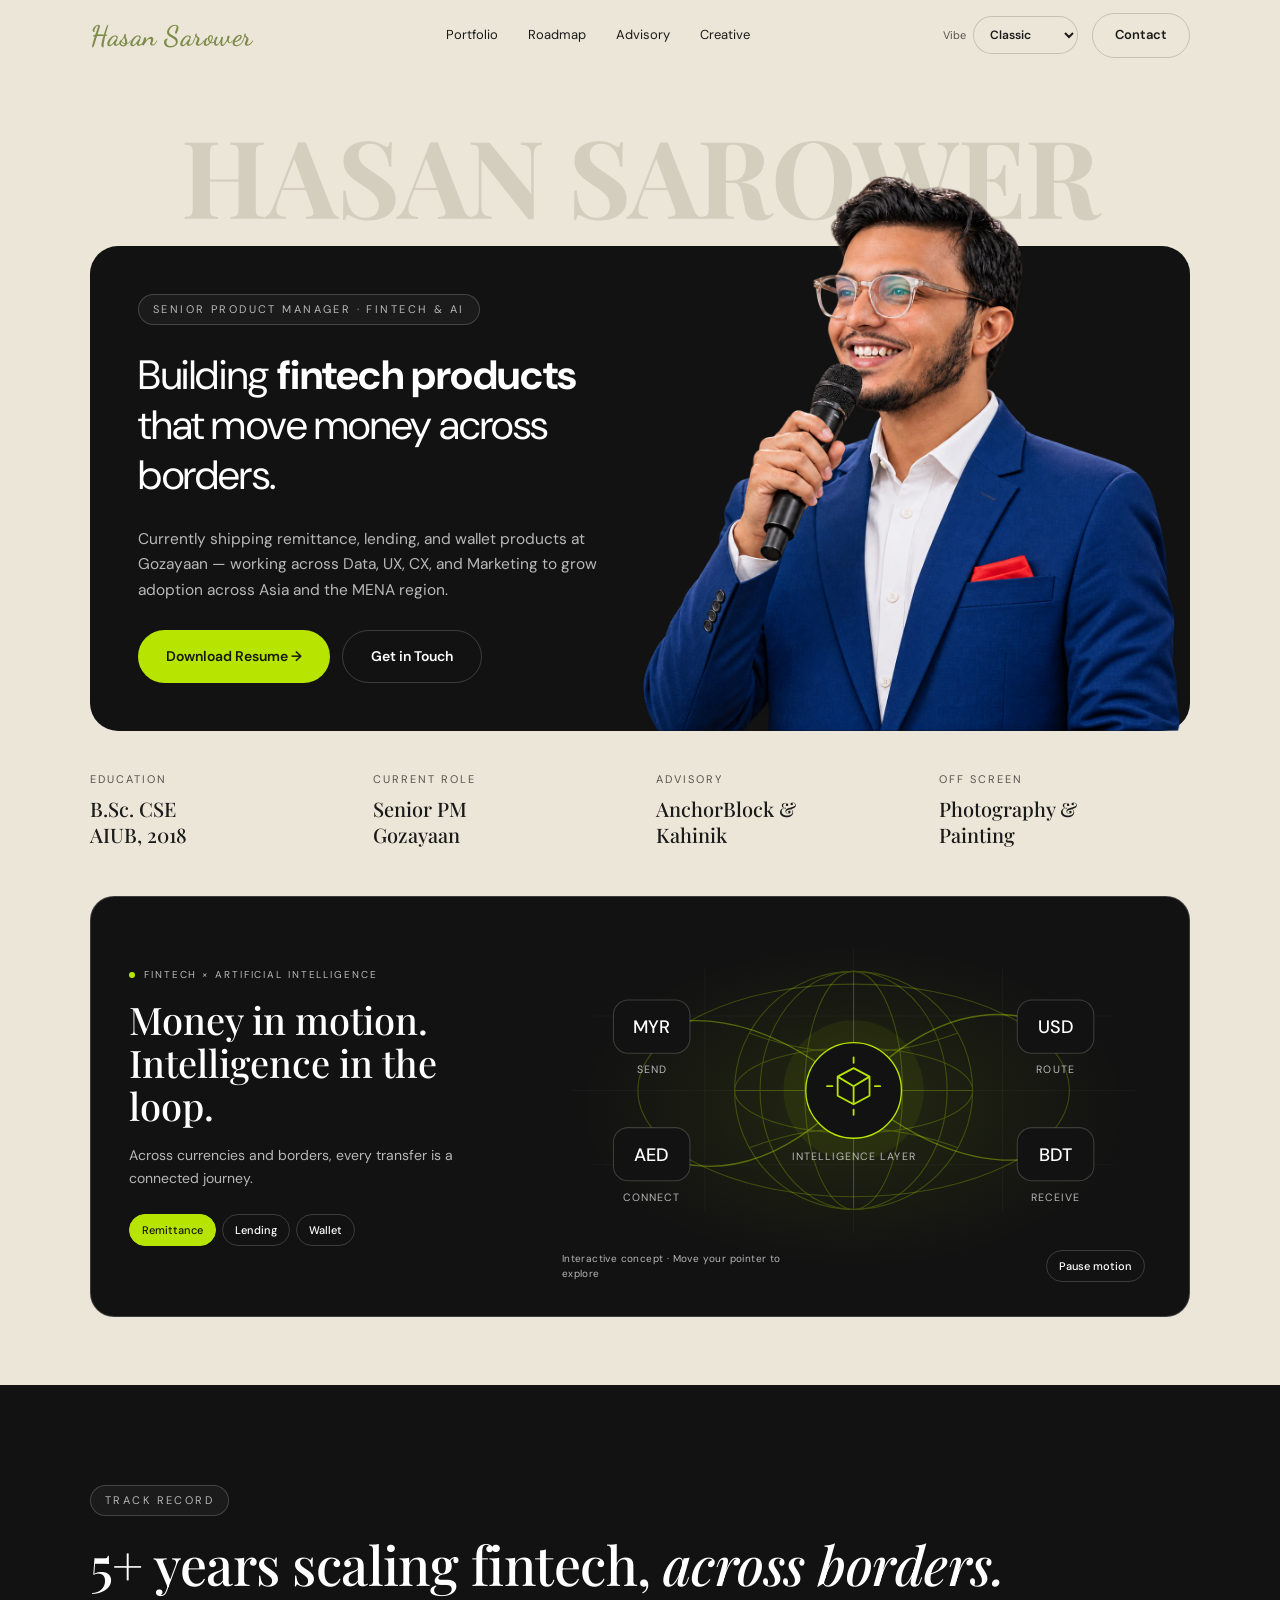
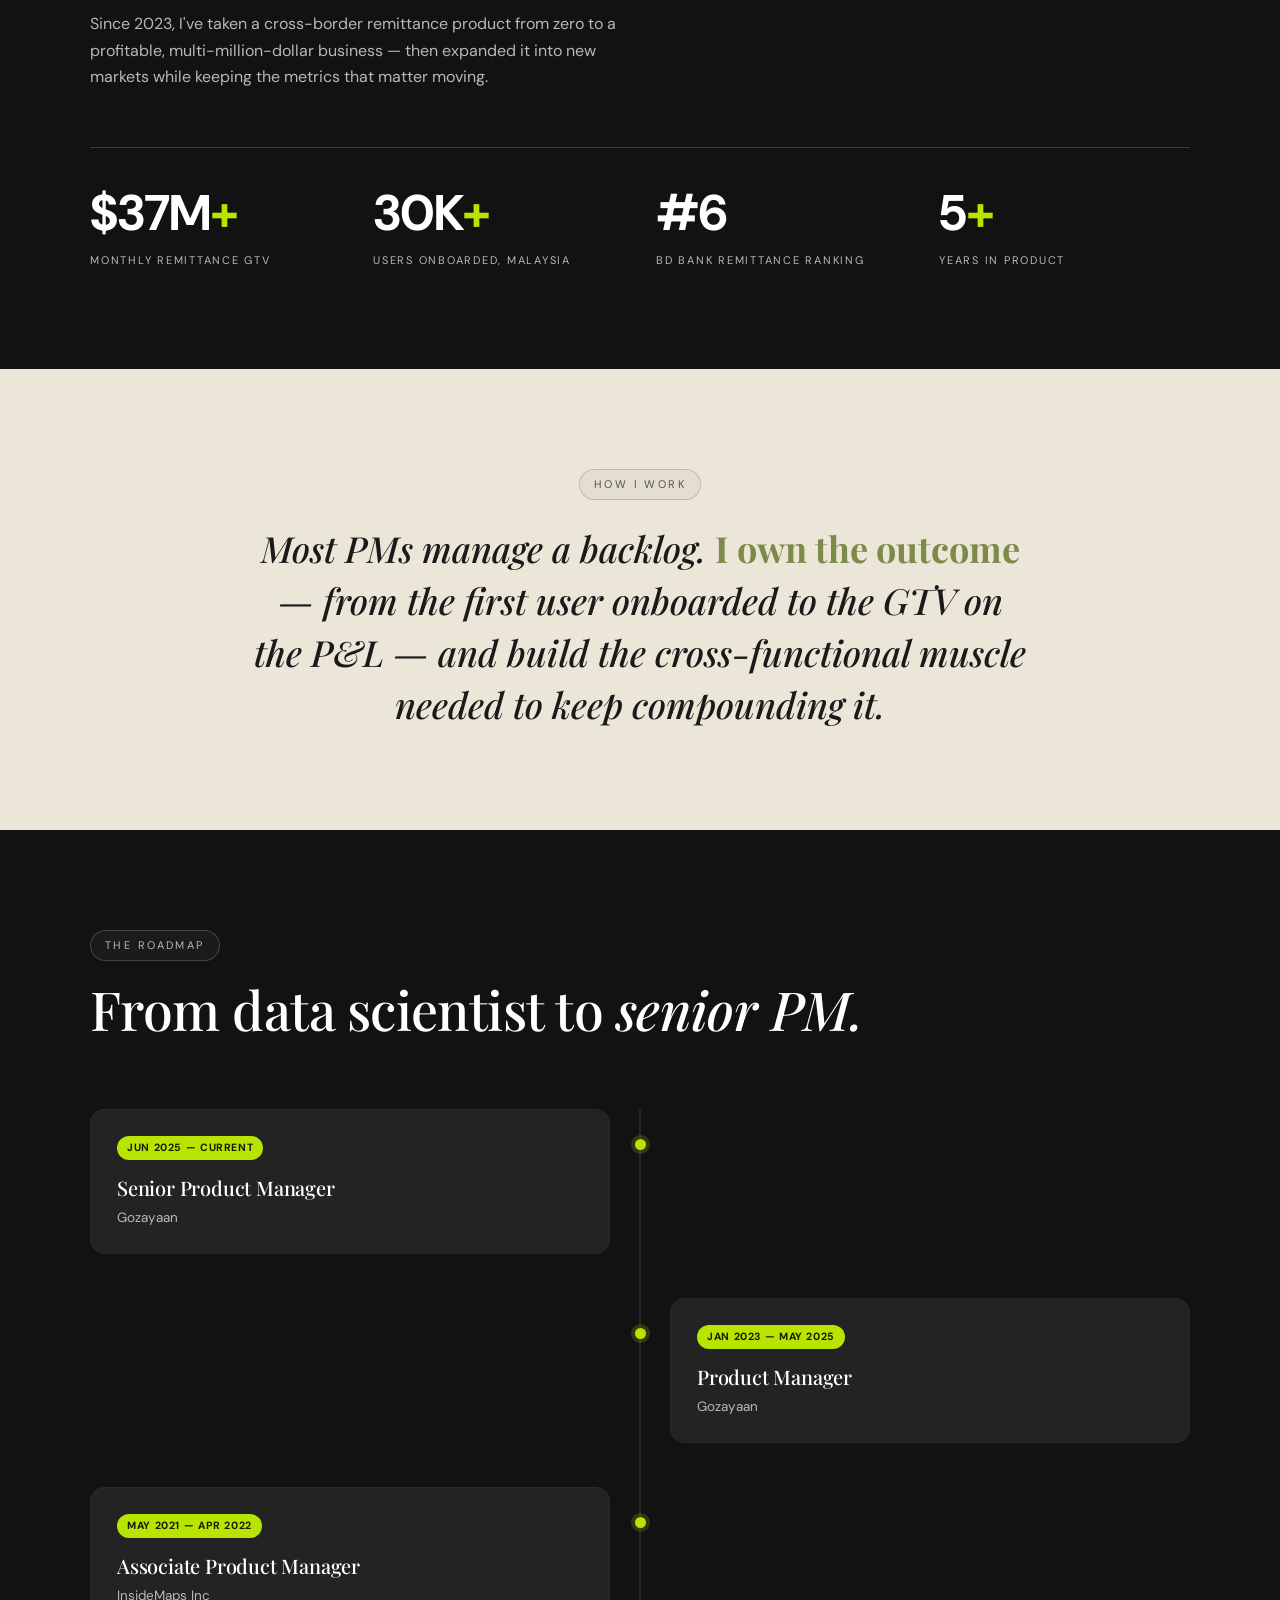
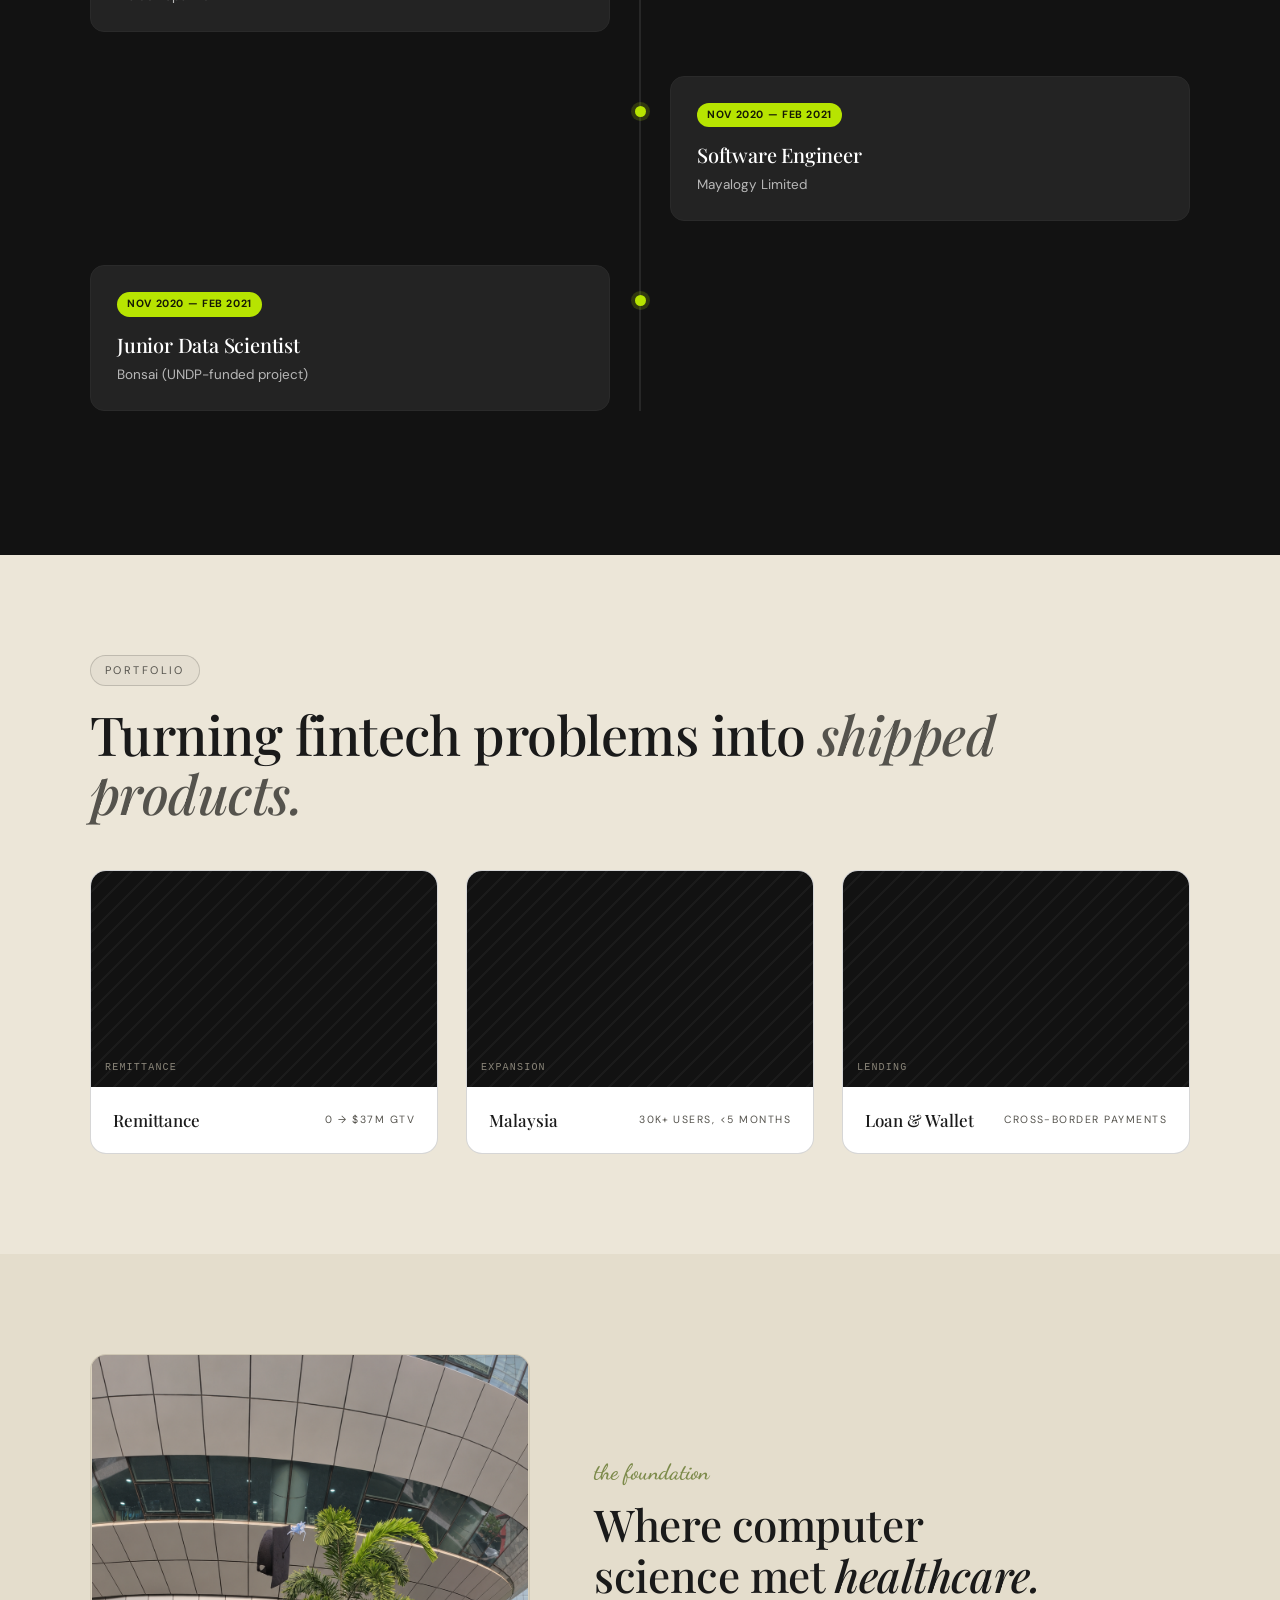
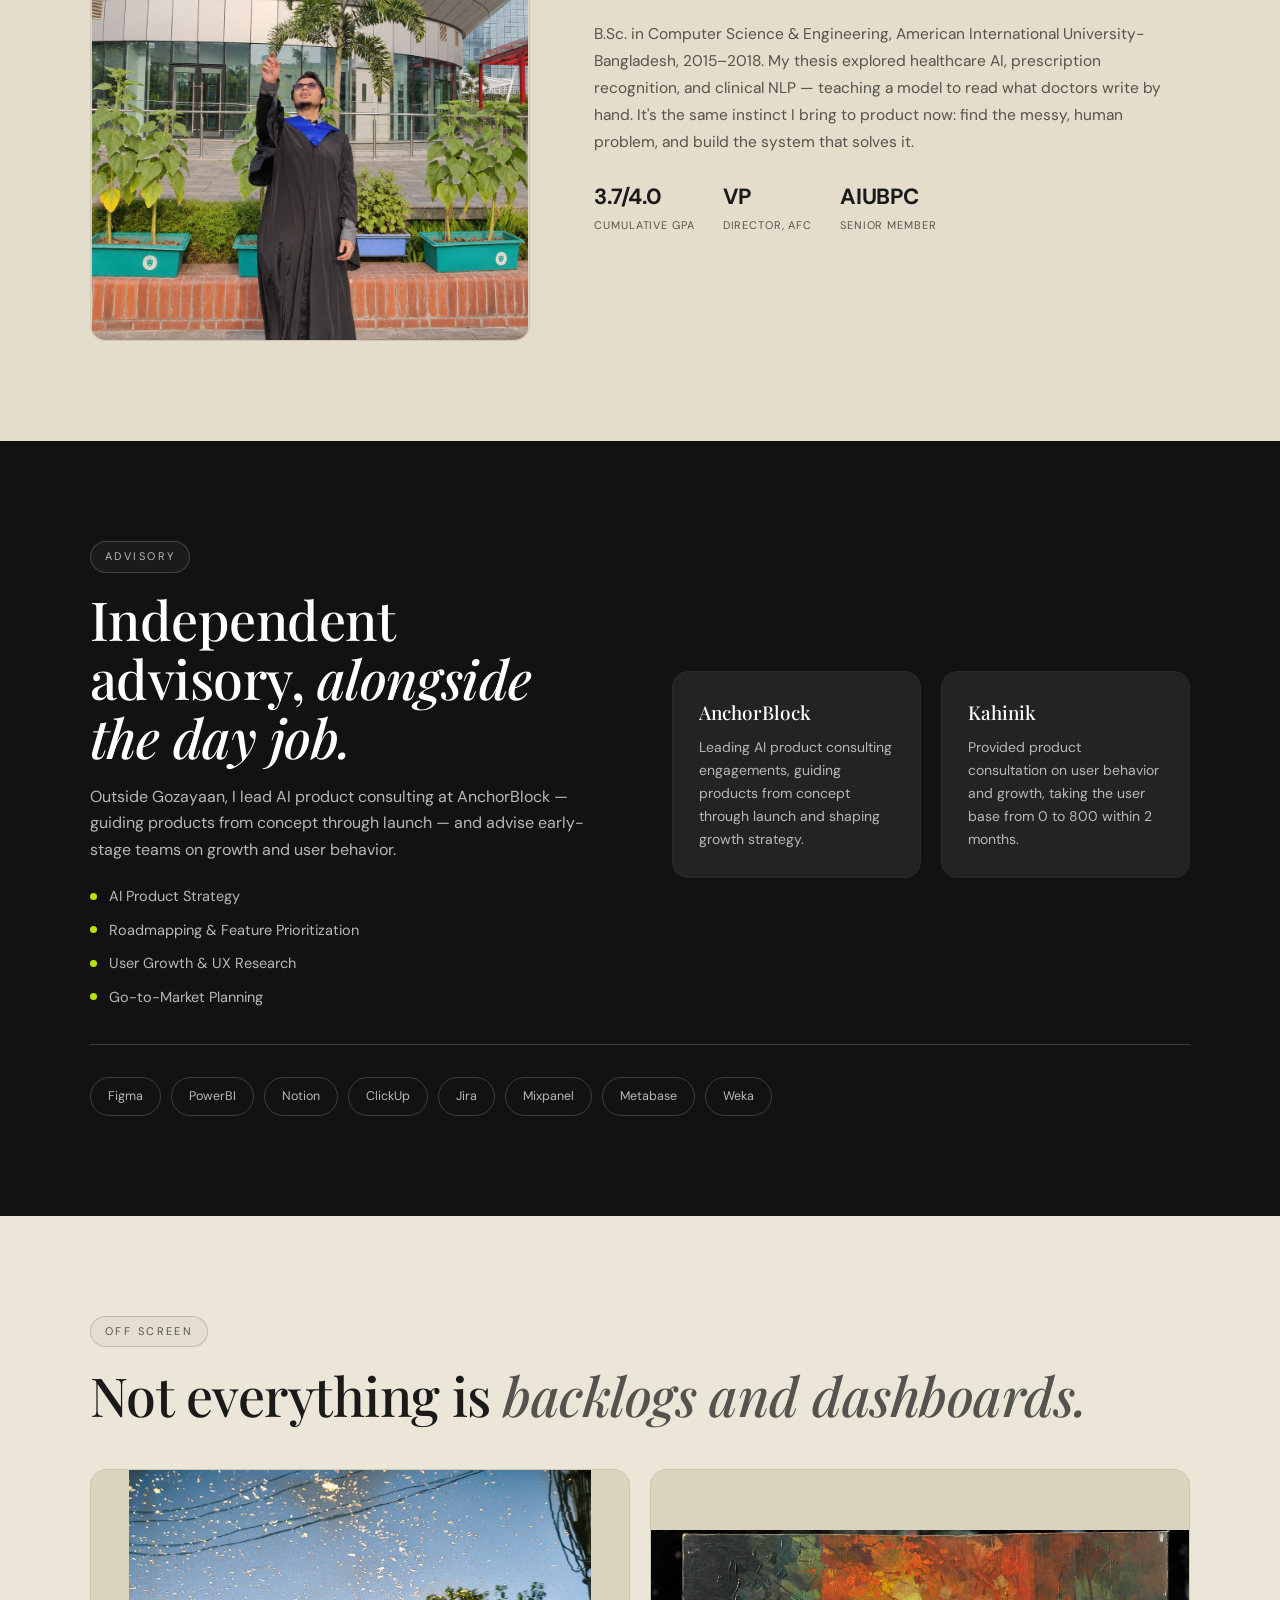
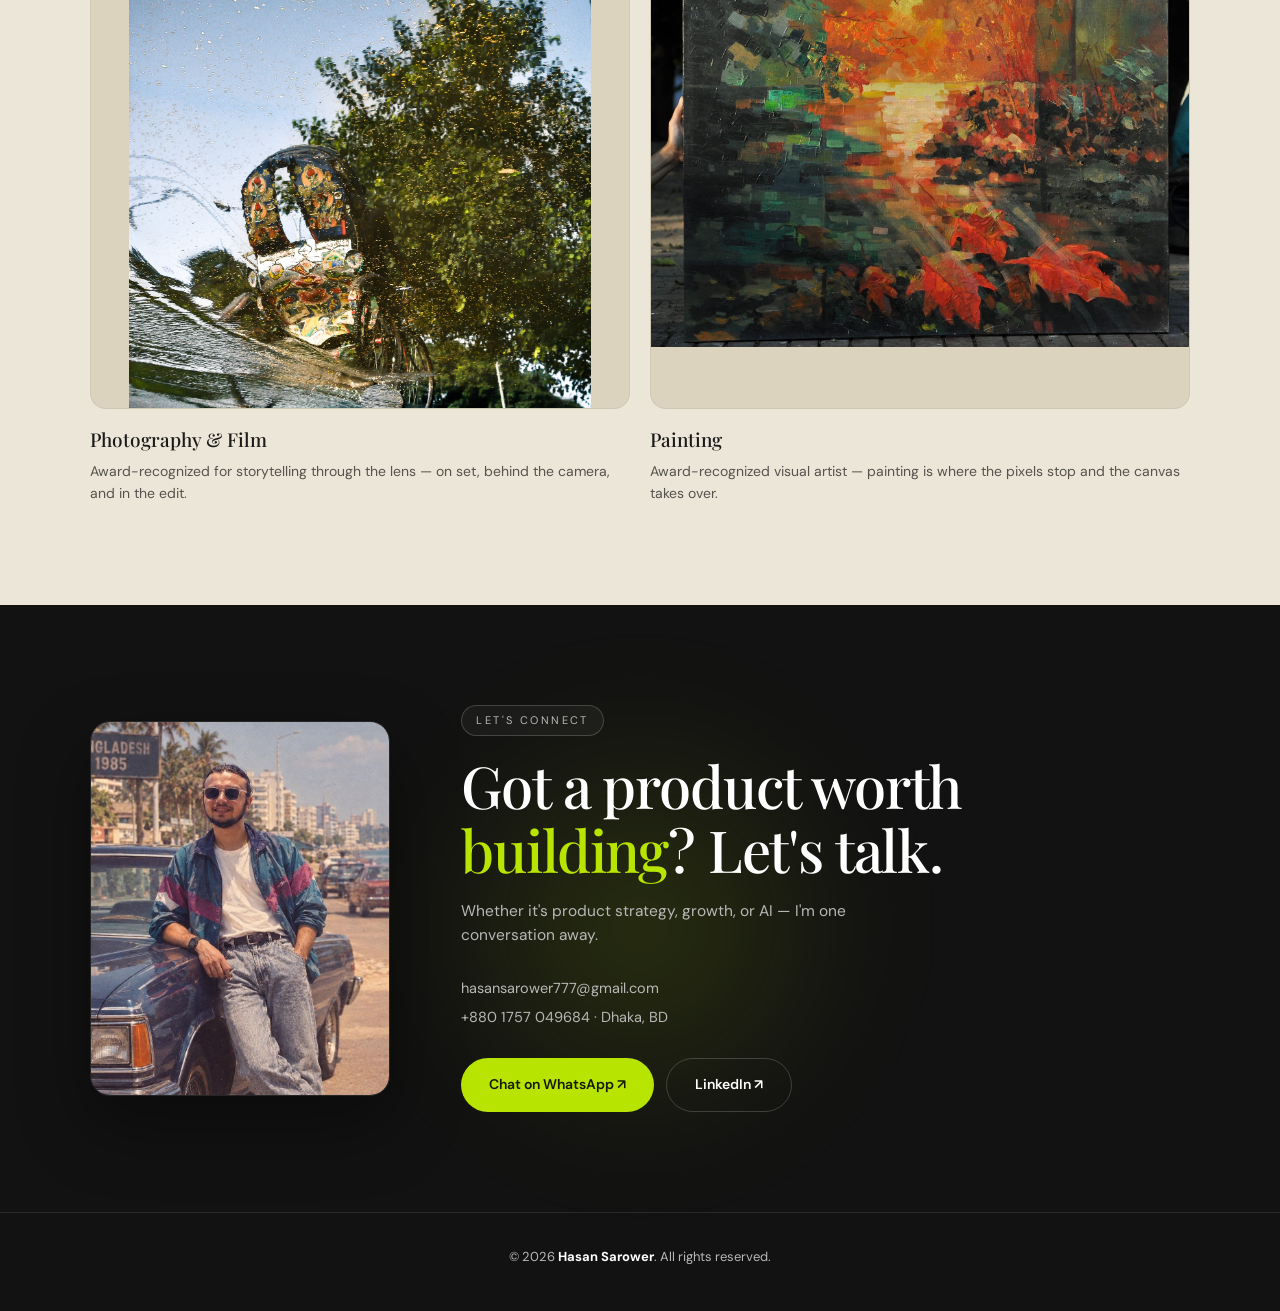
==== commit 6b4fecb8: "Update portfolio visuals, themes, contact links, and resume download" ====
--- a/index.html
+++ b/index.html
@@ -88,21 +88,22 @@
 
 /* ---------- HERO ---------- */
 .hero{padding:120px 0 0}
-.hero-watermark{font-family:'Playfair Display',serif;font-weight:700;color:#d4cebe;font-size:clamp(48px,9vw,120px);text-transform:uppercase;letter-spacing:-.01em;white-space:nowrap;line-height:1;text-align:center;pointer-events:none;user-select:none;margin-bottom:-18px;position:relative;z-index:1}
-.hero-card{position:relative;background:var(--card);border-radius:28px;display:grid;grid-template-columns:1.2fr 1fr;gap:0;min-height:440px;z-index:2;overflow:hidden}
-.hero-copy{padding:60px 56px;display:flex;flex-direction:column;justify-content:center;gap:26px}
-.hero-copy .eyebrow{width:fit-content}
+.hero-watermark{font-family:'Playfair Display',serif;font-weight:700;color:#d4cebe;font-size:clamp(36px,8.5vw,108px);text-transform:uppercase;letter-spacing:-.01em;white-space:nowrap;line-height:1;text-align:center;pointer-events:none;user-select:none;margin-bottom:-18px;position:relative;z-index:1}
+.hero-card{position:relative;background:var(--card);border-radius:28px;display:grid;grid-template-columns:1.05fr .95fr;grid-template-areas:"copy photo";gap:0;min-height:440px;z-index:2;overflow:visible;margin-top:36px}
+.hero-copy{grid-area:copy;padding:48px 30px 48px 48px;display:flex;flex-direction:column;justify-content:center;gap:26px}
+.hero-copy .eyebrow{width:fit-content;color:#aaa;border-color:rgba(255,255,255,.14);background:rgba(255,255,255,.04)}
 .hero-copy h1{font-weight:400;font-size:clamp(28px,3.2vw,42px);line-height:1.22;color:#fff;letter-spacing:-.01em}
 .hero-copy h1 b{font-weight:700}
 .hero-copy p.lede{color:var(--body);font-size:15.5px;max-width:44ch;line-height:1.65}
 .hero-buttons{display:flex;gap:12px;flex-wrap:wrap}
-.hero-photo{position:relative;display:flex;align-items:flex-end;justify-content:center;overflow:hidden;background:linear-gradient(160deg,#1c1c1c,#0c0c0c)}
-.hero-photo img{width:100%;height:100%;object-fit:cover;object-position:top center}
-.hero-photo .ph-fallback{color:#555;font-size:13px;letter-spacing:.1em;text-transform:uppercase;padding-bottom:40px}
+ .hero-photo{grid-area:photo;position:relative;min-width:0;align-self:stretch}
+.hero-photo img{position:absolute;right:0;bottom:0;width:calc(100% + 40px);max-width:none;height:calc(100% + 100px);object-fit:contain;object-position:center bottom}
 @media (max-width:860px){
-  .hero-card{grid-template-columns:1fr}
-  .hero-photo{height:280px}
-  .hero-copy{padding:40px 28px 36px}
+  .hero-watermark{font-size:clamp(30px,8.5vw,68px)}
+  .hero-card{grid-template-columns:1fr;grid-template-areas:"photo" "copy";margin-top:70px}
+  .hero-photo{height:310px}
+  .hero-photo img{left:50%;right:auto;transform:translateX(-50%);width:100%;height:380px}
+  .hero-copy{padding:32px 28px 36px}
 }
 .hero-strip{margin-top:0}
 .hero-strip-inner{max-width:1180px;margin:0 auto;padding:40px 40px 20px;display:grid;grid-template-columns:repeat(4,1fr);gap:32px}
@@ -222,6 +223,14 @@
 @media (prefers-reduced-motion:reduce){.reveal{opacity:1;transform:none;transition:none}}
 :focus-visible{outline:2px solid var(--accent);outline-offset:3px;border-radius:6px}
 </style>
+<link rel="stylesheet" href="assets/vibe.css" />
+<script>
+  try {
+    const savedVibe = localStorage.getItem('portfolio-vibe');
+    if (['classic','dark','light','imperial'].includes(savedVibe)) document.documentElement.dataset.vibe = savedVibe;
+  } catch {}
+</script>
+<script src="assets/vibe.js" defer></script>
 </head>
 <body>
 
@@ -234,7 +243,12 @@
       <a href="#advisory">Advisory</a>
       <a href="#creative">Creative</a>
     </div>
-    <a class="btn btn-ghost-dark nav-cta" href="#contact">Contact</a>
+    <div class="nav-actions">
+      <label class="vibe-control"><span>Vibe</span><select id="vibeSelect" aria-label="Vibe theme">
+        <option value="classic">Classic</option><option value="dark">Dark</option><option value="light">Light</option><option value="imperial">Imperial</option>
+      </select></label>
+      <a class="btn btn-ghost-dark nav-cta" href="#contact">Contact</a>
+    </div>
     <button class="burger" id="burger" aria-label="Open menu"><span></span></button>
   </div>
 </nav>
@@ -250,21 +264,19 @@
 <!-- HERO -->
 <header id="top" class="hero">
   <div class="container">
-    <p class="hero-watermark reveal">FINTECH</p>
+    <p class="hero-watermark reveal">HASAN SAROWER</p>
     <div class="hero-card reveal">
       <div class="hero-copy">
         <span class="eyebrow">Senior Product Manager · Fintech &amp; AI</span>
         <h1>Building <b>fintech products</b> that move money across borders.</h1>
         <p class="lede">Currently shipping remittance, lending, and wallet products at Gozayaan — working across Data, UX, CX, and Marketing to grow adoption across Asia and the MENA region.</p>
         <div class="hero-buttons">
-          <a class="btn btn-primary btn-lg" href="#">Download Resume →</a>
+          <a class="btn btn-primary btn-lg" href="assets/documents/Hasan_Portfolio_Resume.pdf" download="Hasan_Portfolio_Resume.pdf">Download Resume →</a>
           <a class="btn btn-ghost btn-lg" href="#contact">Get in Touch</a>
         </div>
       </div>
       <div class="hero-photo">
-        <img src="me.jpg" alt="Hasan Sarower portrait"
-             onerror="this.remove()" />
-        <span class="ph-fallback">Add me.jpg →</span>
+        <img src="assets/images/hasan-sarower-cutout.png" alt="Hasan Sarower portrait" />
       </div>
     </div>
   </div>
@@ -277,6 +289,53 @@
     </div>
   </div>
 </header>
+
+<!-- INTERACTIVE FINTECH + AI STUDY -->
+<section class="network-section" aria-labelledby="networkTitle">
+  <div class="container">
+    <div class="network-panel" id="paymentNetwork" data-paused="false" data-visible="false">
+      <div class="network-copy">
+        <div class="network-kicker">Fintech × Artificial intelligence</div>
+        <h2 id="networkTitle">Money in motion.<br>Intelligence in the loop.</h2>
+        <p id="flowDescription" aria-live="polite">Across currencies and borders, every transfer is a connected journey.</p>
+        <div class="flow-options" role="group" aria-label="Explore a product flow">
+          <button type="button" data-flow="remittance" aria-pressed="true">Remittance</button>
+          <button type="button" data-flow="lending" aria-pressed="false">Lending</button>
+          <button type="button" data-flow="wallet" aria-pressed="false">Wallet</button>
+        </div>
+      </div>
+      <div class="network-stage" id="networkStage">
+        <div class="network-plane">
+          <svg viewBox="0 0 560 300" role="img" aria-labelledby="networkSvgTitle networkSvgDesc">
+            <title id="networkSvgTitle">A connected payment network</title>
+            <desc id="networkSvgDesc">Four currency nodes connect through a central intelligence layer. Moving signals illustrate a conceptual product flow, not live transaction data.</desc>
+            <path class="net-grid" d="M35 80H525M15 150H545M35 220H525M140 35V265M280 15V285M420 35V265"/>
+            <ellipse class="net-orbit" cx="280" cy="150" rx="203" ry="100"/>
+            <g class="net-orbit" aria-hidden="true">
+              <circle cx="280" cy="150" r="112"/>
+              <ellipse cx="280" cy="150" rx="46" ry="112"/>
+              <ellipse cx="280" cy="150" rx="88" ry="112"/>
+              <ellipse cx="280" cy="150" rx="112" ry="40"/>
+              <path d="M182 96Q280 133 378 96M182 204Q280 167 378 204M168 150H392M280 38V262"/>
+            </g>
+            <path class="net-route" d="M90 90Q180 65 280 150T470 210M90 210Q185 250 280 150T470 90"/>
+            <path class="net-packet" pathLength="100" d="M90 90Q180 65 280 150T470 210"/>
+            <path class="net-packet reverse" pathLength="100" d="M90 210Q185 250 280 150T470 90"/>
+            <circle class="core-halo" cx="280" cy="150" r="66"/>
+            <circle class="core-ring" cx="280" cy="150" r="45"/>
+            <path class="core-mark" d="M265 137L280 129L295 137V155L280 163L265 155ZM265 137L280 146L295 137M280 146V163M255 146H260M300 146H305M280 119V124M280 168V173"/>
+            <text class="net-label" x="280" y="215">INTELLIGENCE LAYER</text>
+            <g transform="translate(90 90)"><rect class="net-node" x="-36" y="-25" width="72" height="50" rx="14"/><text class="net-currency" y="6" data-node="0">MYR</text><text class="net-label" y="44" data-step="0">SEND</text></g>
+            <g transform="translate(470 90)"><rect class="net-node" x="-36" y="-25" width="72" height="50" rx="14"/><text class="net-currency" y="6" data-node="1">USD</text><text class="net-label" y="44" data-step="1">ROUTE</text></g>
+            <g transform="translate(90 210)"><rect class="net-node" x="-36" y="-25" width="72" height="50" rx="14"/><text class="net-currency" y="6" data-node="2">AED</text><text class="net-label" y="44" data-step="2">CONNECT</text></g>
+            <g transform="translate(470 210)"><rect class="net-node" x="-36" y="-25" width="72" height="50" rx="14"/><text class="net-currency" y="6" data-node="3">BDT</text><text class="net-label" y="44" data-step="3">RECEIVE</text></g>
+          </svg>
+        </div>
+        <div class="network-footer"><span>Interactive concept · Move your pointer to explore</span><button type="button" class="motion-toggle" id="motionToggle" aria-pressed="false">Pause motion</button></div>
+      </div>
+    </div>
+  </div>
+</section>
 
 <!-- TRACK RECORD -->
 <section class="deep">
@@ -390,7 +449,7 @@
 <section class="alt">
   <div class="container">
     <div class="split">
-      <div class="img-ph reveal" data-label="AIUB · 2015–2018"><div class="stripes"></div></div>
+      <div class="img-ph reveal" style="aspect-ratio:3/4"><img src="assets/images/hasan-sarower-graduation.png" alt="Hasan Sarower tossing his graduation cap at AIUB" loading="lazy" style="width:100%;height:100%;object-fit:contain" /></div>
       <div class="reveal">
         <p class="sec-label">the foundation</p>
         <h2 class="display-h">Where computer science met <em>healthcare.</em></h2>
@@ -453,11 +512,11 @@
     <h2 class="section-title reveal">Not everything is <em>backlogs and dashboards.</em></h2>
     <div class="grid-2-sq">
       <div class="reveal">
-        <div class="img-ph" data-label="Photography &amp; Film"><div class="stripes"></div></div>
+        <div class="img-ph"><img src="assets/images/deep-into-the-blue-of-dhaka-city.jpg" alt="Deep into the Blue of Dhaka City — a reflection of a rickshaw, trees, and blue sky in water" loading="lazy" style="position:absolute;inset:0;width:100%;height:100%;object-fit:contain" /></div>
         <div class="cap"><h4>Photography &amp; Film</h4><p>Award-recognized for storytelling through the lens — on set, behind the camera, and in the edit.</p></div>
       </div>
       <div class="reveal">
-        <div class="img-ph" data-label="Painting"><div class="stripes"></div></div>
+        <div class="img-ph"><img src="assets/images/hasan-sarower-painting.jpg" alt="Abstract painting in orange, green, and charcoal tones by Hasan Sarower" loading="lazy" style="position:absolute;inset:0;width:100%;height:100%;object-fit:contain" /></div>
         <div class="cap"><h4>Painting</h4><p>Award-recognized visual artist — painting is where the pixels stop and the canvas takes over.</p></div>
       </div>
     </div>
@@ -470,20 +529,19 @@
   <div class="container">
     <div class="contact-grid">
       <div class="contact-portrait reveal">
-        <img src="me.jpg" alt="Hasan Sarower" onerror="this.remove()" />
-        <span class="ph-fallback">Add me.jpg →</span>
+        <img src="assets/images/hasan-sarower-contact.jpg" alt="Hasan Sarower standing beside a car" loading="lazy" style="object-position:center top" />
       </div>
       <div class="reveal" style="text-align:left">
         <p class="eyebrow">Let's Connect</p>
-        <h2 class="big-h" style="margin-top:18px">Got a fintech product worth <span class="green">building</span>? Let's talk.</h2>
-        <p class="contact-sub">Whether it's product strategy, growth, or AI in fintech — I'm one conversation away.</p>
+        <h2 class="big-h" style="margin-top:18px">Got a product worth <span class="green">building</span>? Let's talk.</h2>
+        <p class="contact-sub">Whether it's product strategy, growth, or AI — I'm one conversation away.</p>
         <div class="contact-details">
           <a href="mailto:hasansarower777@gmail.com">hasansarower777@gmail.com</a>
           <span>+880 1757 049684 · Dhaka, BD</span>
         </div>
         <div class="contact-buttons">
-          <a class="btn btn-primary btn-lg" href="mailto:hasansarower777@gmail.com">Send a Message →</a>
-          <a class="btn btn-ghost btn-lg" href="#">LinkedIn ↗</a>
+          <a class="btn btn-primary btn-lg" href="https://wa.me/8801757049684" target="_blank" rel="noopener noreferrer" aria-label="Chat with Hasan on WhatsApp at +880 1757 049684">Chat on WhatsApp ↗</a>
+          <a class="btn btn-ghost btn-lg" href="https://www.linkedin.com/in/hasan-sarower/" target="_blank" rel="noopener noreferrer">LinkedIn ↗</a>
         </div>
       </div>
     </div>
--- a/assets/vibe.css
+++ b/assets/vibe.css
@@ -0,0 +1,66 @@
+/* Theme tokens cover both page surfaces and inset panels. */
+:root{--page-text:#1a1a1a;--page-muted:#55534d;--panel-text:#fff;--panel-muted:#b8b8b8;--line:rgba(0,0,0,.16);--panel-line:rgba(255,255,255,.18);--project-bg:#fff;--nav-bg:rgba(236,230,216,.94);--watermark:#d4cebe;--signal:#b7e401;--signal-ink:#161a05;--surface-soft:#e4ddcc;--network-grid:rgba(183,228,1,.1);color-scheme:light}
+:root[data-vibe="dark"]{--bg:#0c1117;--bg-2:#121a24;--bg-3:#1b2935;--card:#151f2b;--card-2:#182633;--card-3:#20303e;--border:#354654;--page-text:#edf3f7;--page-muted:#aebdca;--panel-text:#f3f8fb;--panel-muted:#b7c7d4;--line:#354654;--panel-line:#415869;--project-bg:#182633;--nav-bg:rgba(12,17,23,.95);--watermark:#263544;--signal:#71e4ce;--signal-ink:#09241f;--surface-soft:#182633;--network-grid:rgba(113,228,206,.1);--logo:#71e4ce;color-scheme:dark}
+:root[data-vibe="light"]{--bg:#fafbf8;--bg-2:#eef2e9;--bg-3:#e3e9dd;--card:#edf2e8;--card-2:#e9efdf;--card-3:#fff;--border:#d0d9c7;--page-text:#182117;--page-muted:#52604e;--panel-text:#182117;--panel-muted:#4d5c46;--line:#c7d2bf;--panel-line:#bdcbb2;--project-bg:#fff;--nav-bg:rgba(250,251,248,.96);--watermark:#dde5d5;--signal:#426818;--signal-ink:#fff;--surface-soft:#e6eddf;--network-grid:rgba(66,104,24,.12);--logo:#426818;color-scheme:light}
+:root[data-vibe="imperial"]{--bg:#161323;--bg-2:#201b30;--bg-3:#342b45;--card:#252035;--card-2:#2b243d;--card-3:#352d47;--border:#53455f;--page-text:#f8f0df;--page-muted:#c9bcae;--panel-text:#fff4df;--panel-muted:#d4c4b5;--line:#594a61;--panel-line:#695773;--project-bg:#2b243d;--nav-bg:rgba(22,19,35,.95);--watermark:#3e324d;--signal:#e3bd72;--signal-ink:#281c0e;--surface-soft:#30253d;--network-grid:rgba(227,189,114,.12);--logo:#e3bd72;color-scheme:dark}
+:root{--ink:var(--page-text);--ink-2:var(--page-text);--muted-ink:var(--page-muted);--dim-ink:var(--page-muted);--accent:var(--signal);--accent-ink:var(--signal-ink);--body:var(--panel-muted)}
+body{color:var(--page-text)}
+.nav.scrolled{background:var(--nav-bg);border-color:var(--line)}
+.nav-links,.nav-links a:hover,.mobile-menu a,.section-title,.display-h,.hc h3,.big-statement .quote,.project .meta h5,.grid-2-sq .cap h4,.edu-meta div .n{color:var(--page-text)}
+.section-sub,.edu-body p,.grid-2-sq .cap p,.edu-meta div .t,.section-title em,.project .meta .cat{color:var(--page-muted)}
+.hero-watermark{color:var(--watermark)}
+.btn-ghost-dark{color:var(--page-text);border-color:var(--line)}
+.btn-ghost-dark:hover{color:var(--page-text);border-color:var(--page-text);background:var(--surface-soft)}
+.btn-primary:hover{background:var(--signal);filter:brightness(1.08)}
+.burger{border-color:var(--line);flex-shrink:0}
+.burger span,.burger span::before,.burger span::after{background:var(--page-text)}
+.eyebrow{color:var(--page-muted);border-color:var(--line)}
+section.deep,.hero-copy h1,section.deep .section-title,section.deep .section-title em,.stat .num,.tl-card h4,.adv-card h4,.big-h,.foot b{color:var(--panel-text)}
+section.deep .section-sub,.hero-copy p.lede,.hero-copy .eyebrow,section.deep .eyebrow,.stat .lbl,.tl-card .org,.bullet-list li,.adv-card p,.pill,.contact-sub,.contact-details a,.contact-details span,.foot{color:var(--panel-muted)}
+.hero-copy .eyebrow,section.deep .eyebrow,.pill,.stats-grid,.pill-row{border-color:var(--panel-line)}
+.btn-ghost,.btn-ghost:hover{color:var(--panel-text);border-color:var(--panel-line)}
+.project{background:var(--project-bg);border-color:var(--line)}
+.project .overlay{background:linear-gradient(transparent,#101010)}
+.project .overlay h4{color:white}
+.big-h .green,.big-statement .quote b{background:none;color:var(--signal)}
+.big-statement .quote b{color:var(--logo)}
+.timeline::before{background:var(--panel-line)}
+.nav-actions{display:flex;align-items:center;gap:14px}
+.vibe-control{display:flex;align-items:center;gap:7px;font-size:11px;color:var(--page-muted)}
+.vibe-control select{font:600 12px 'DM Sans',sans-serif;color:var(--page-text);background:var(--bg);border:1px solid var(--line);border-radius:999px;padding:9px 24px 9px 12px;cursor:pointer;max-width:115px}
+.vibe-control select:focus-visible{outline:2px solid var(--signal);outline-offset:3px}
+/* A small interactive study, not a live payments dashboard. */
+.network-section{padding:28px 0 68px}
+.network-panel{background:var(--card);color:var(--panel-text);border:1px solid var(--panel-line);border-radius:24px;padding:34px 38px;display:grid;grid-template-columns:.8fr 1.2fr;align-items:center;gap:30px;overflow:hidden}
+.network-kicker{font-size:10px;letter-spacing:.19em;text-transform:uppercase;color:var(--panel-muted);display:flex;align-items:center;gap:9px}
+.network-kicker::before{content:'';width:6px;height:6px;border-radius:50%;background:var(--signal)}
+.network-copy h2{font-family:'Playfair Display',serif;font-weight:500;font-size:38px;line-height:1.13;margin:16px 0}
+.network-copy p{font-size:14px;line-height:1.7;color:var(--panel-muted);max-width:35ch}
+.flow-options{display:flex;gap:6px;flex-wrap:wrap;margin-top:23px}
+.flow-options button,.motion-toggle{font:500 11px 'DM Sans',sans-serif;cursor:pointer;border:1px solid var(--panel-line);border-radius:999px;padding:8px 12px;background:transparent;color:var(--panel-text)}
+.flow-options button[aria-pressed="true"]{background:var(--signal);border-color:var(--signal);color:var(--signal-ink)}
+.network-stage{position:relative;perspective:800px;min-width:0;border-radius:16px;background:radial-gradient(ellipse at center,var(--network-grid),transparent 65%)}
+.network-plane{transform:rotateX(var(--rx,0deg)) rotateY(var(--ry,0deg));transition:transform .2s ease-out;transform-style:preserve-3d;will-change:transform}
+.network-plane svg{width:100%;height:auto;display:block;overflow:visible}
+.net-grid{stroke:var(--panel-line);stroke-width:.5;opacity:.4;fill:none}
+.net-orbit{stroke:var(--signal);stroke-width:1;opacity:.25;fill:none}
+.net-route{stroke:var(--signal);stroke-width:1.2;opacity:.4;fill:none}
+.net-packet{stroke:var(--signal);stroke-width:3;fill:none;stroke-dasharray:5 95;stroke-linecap:round;animation:transfer 4s linear infinite;filter:drop-shadow(0 0 4px var(--signal))}
+.net-packet.reverse{animation-direction:reverse;animation-delay:-2s}
+.net-node{fill:var(--card);stroke:var(--panel-line)}
+.net-currency{fill:var(--panel-text);font:500 17px 'DM Sans',sans-serif;text-anchor:middle}
+.net-label{fill:var(--panel-muted);font:10px 'DM Sans',sans-serif;letter-spacing:1px;text-anchor:middle}
+.core-ring{fill:var(--card);stroke:var(--signal);stroke-width:1.3}
+.core-halo{fill:var(--signal);opacity:.07}
+.core-mark{fill:none;stroke:var(--signal);stroke-width:1.7;stroke-linecap:round;stroke-linejoin:round}
+.network-footer{display:flex;justify-content:space-between;align-items:center;gap:12px;color:var(--panel-muted);font-size:10px;letter-spacing:.04em;padding:0 6px}
+.network-footer span{max-width:32ch}
+.network-panel[data-paused="true"] .net-packet,.network-panel[data-visible="false"] .net-packet{animation-play-state:paused}
+@keyframes transfer{to{stroke-dashoffset:-100}}
+@media(max-width:1000px){.nav-links{gap:18px}.nav-actions{gap:9px}.network-panel{padding:28px;gap:15px}}
+@media(max-width:860px){.network-panel{grid-template-columns:1fr}.network-copy p{max-width:48ch}.network-copy h2{font-size:32px}.network-section{padding:15px 0 44px}.network-stage{max-width:560px;width:100%;margin:auto}.network-copy{padding:0 4px}.nav-actions{margin-left:auto;margin-right:10px}.vibe-control{gap:5px}.vibe-control select{padding:8px;max-width:100px}.logo-sig{font-size:24px}.network-plane{will-change:auto}#advisory .split{grid-template-columns:1fr!important}}
+@media(max-width:400px){.vibe-control>span{position:absolute;width:1px;height:1px;overflow:hidden;clip-path:inset(50%)}.logo-sig{font-size:23px}.network-panel{padding:24px 18px}.network-footer{font-size:9px}}
+@media(prefers-reduced-motion:reduce){html{scroll-behavior:auto}.net-packet{animation:none;stroke-dasharray:3 20;opacity:.7}.network-plane{transform:none!important;transition:none}.reveal{opacity:1;transform:none;transition:none}.motion-toggle{display:none}}
+
+/* Keep the decorative contact glow inside narrow viewports. */
+.contact-glow{width:min(520px,100%)}
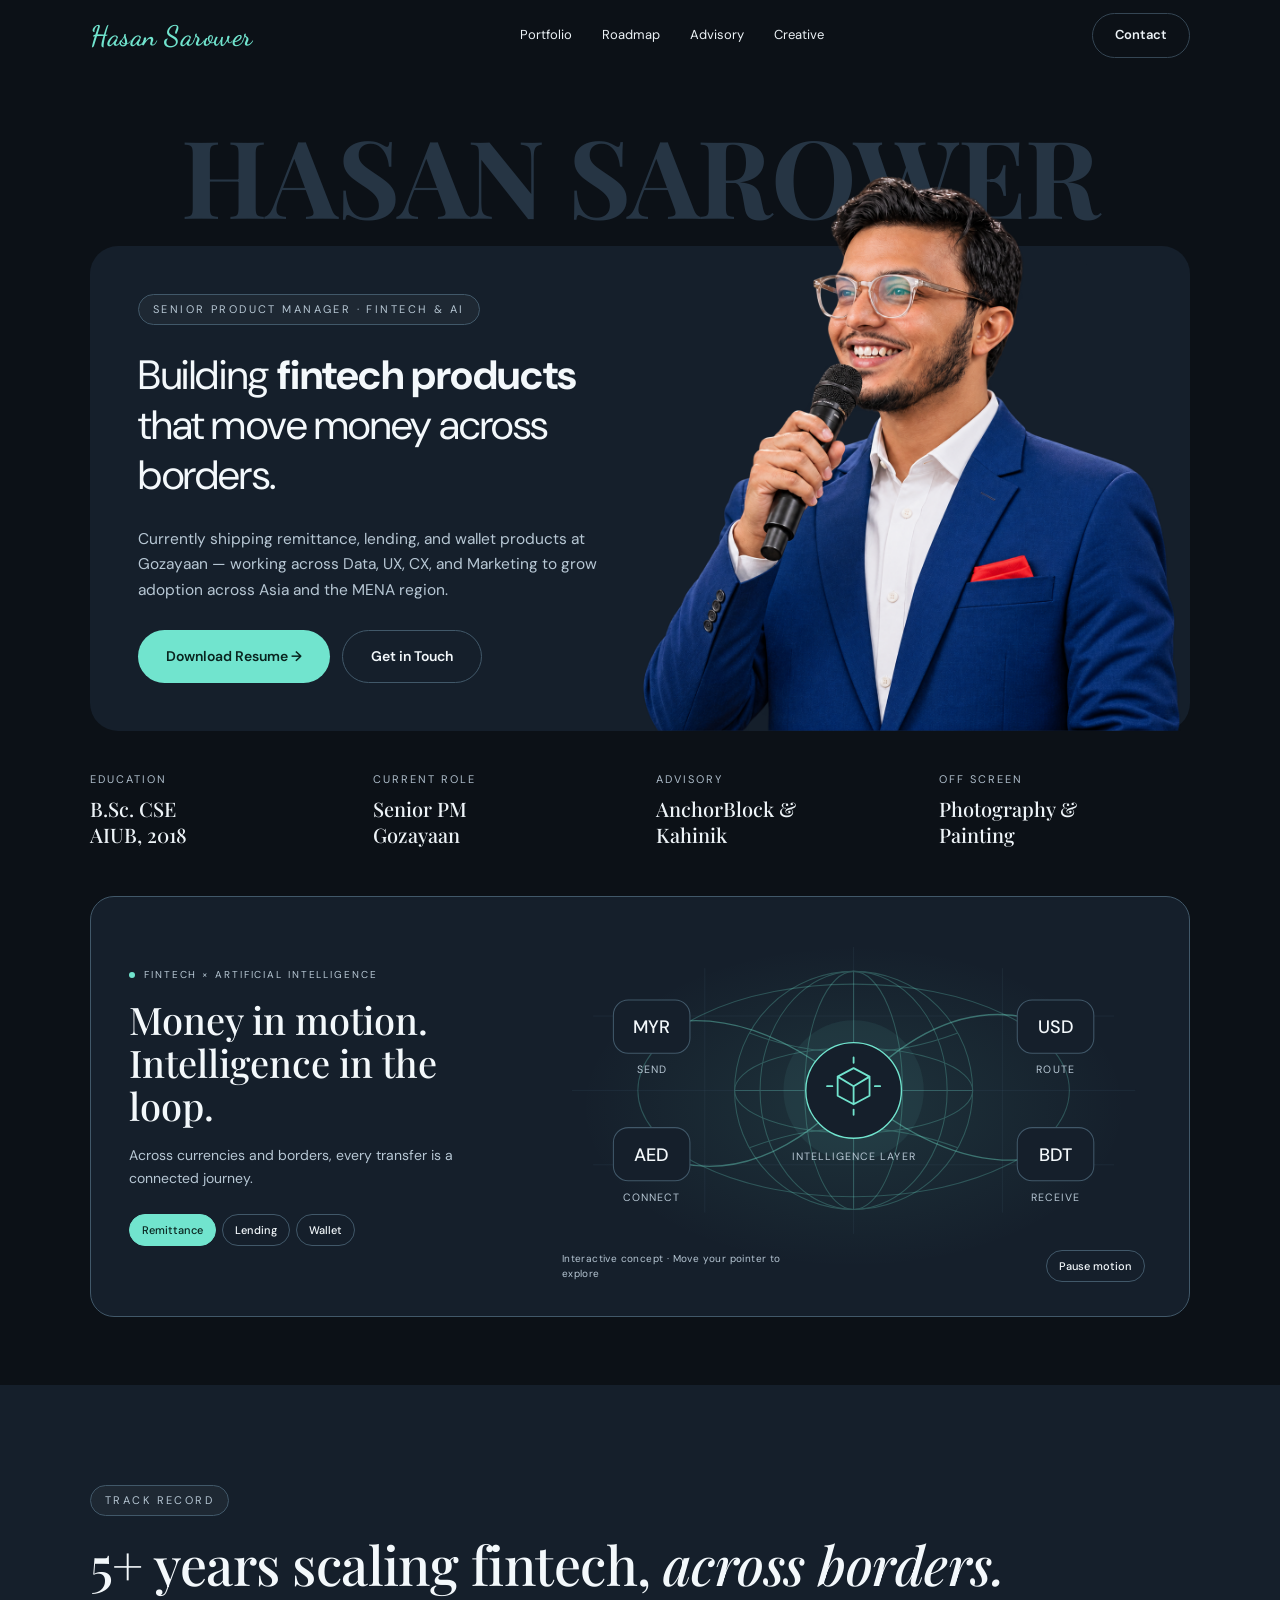
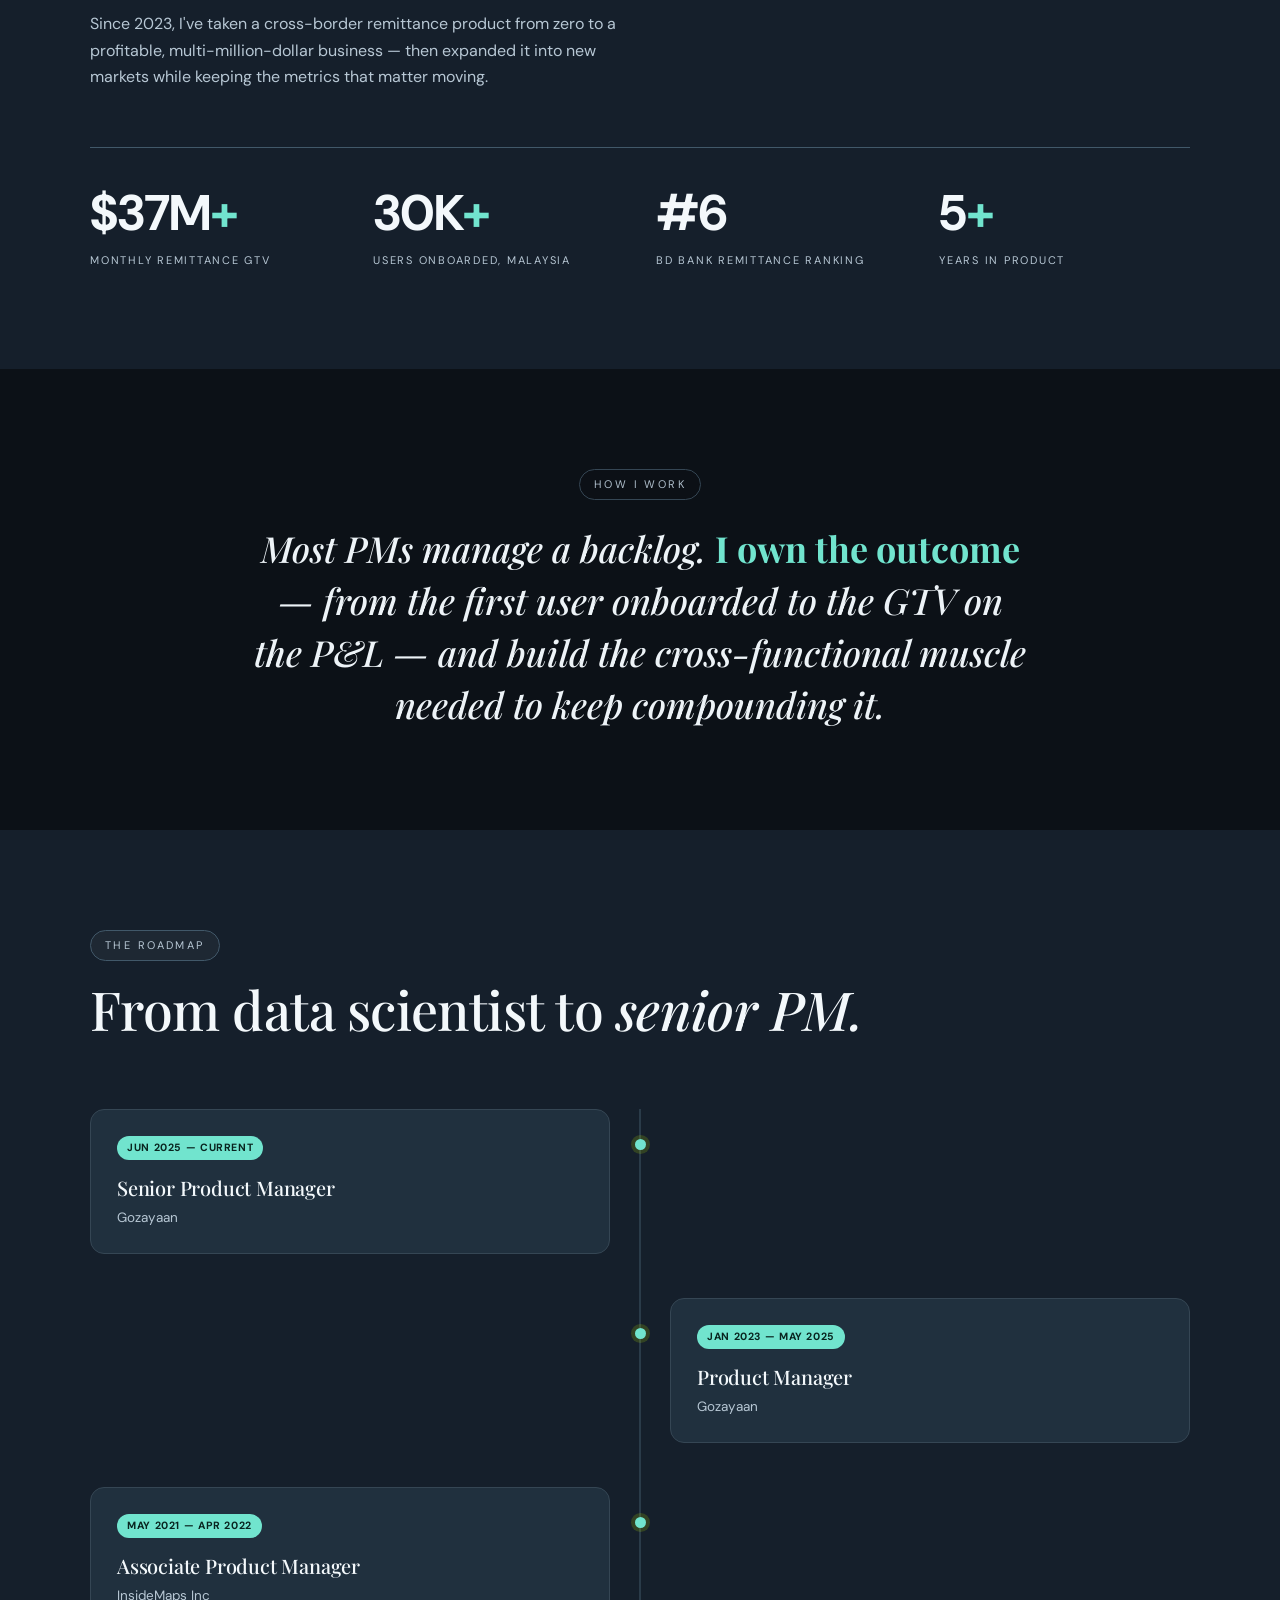
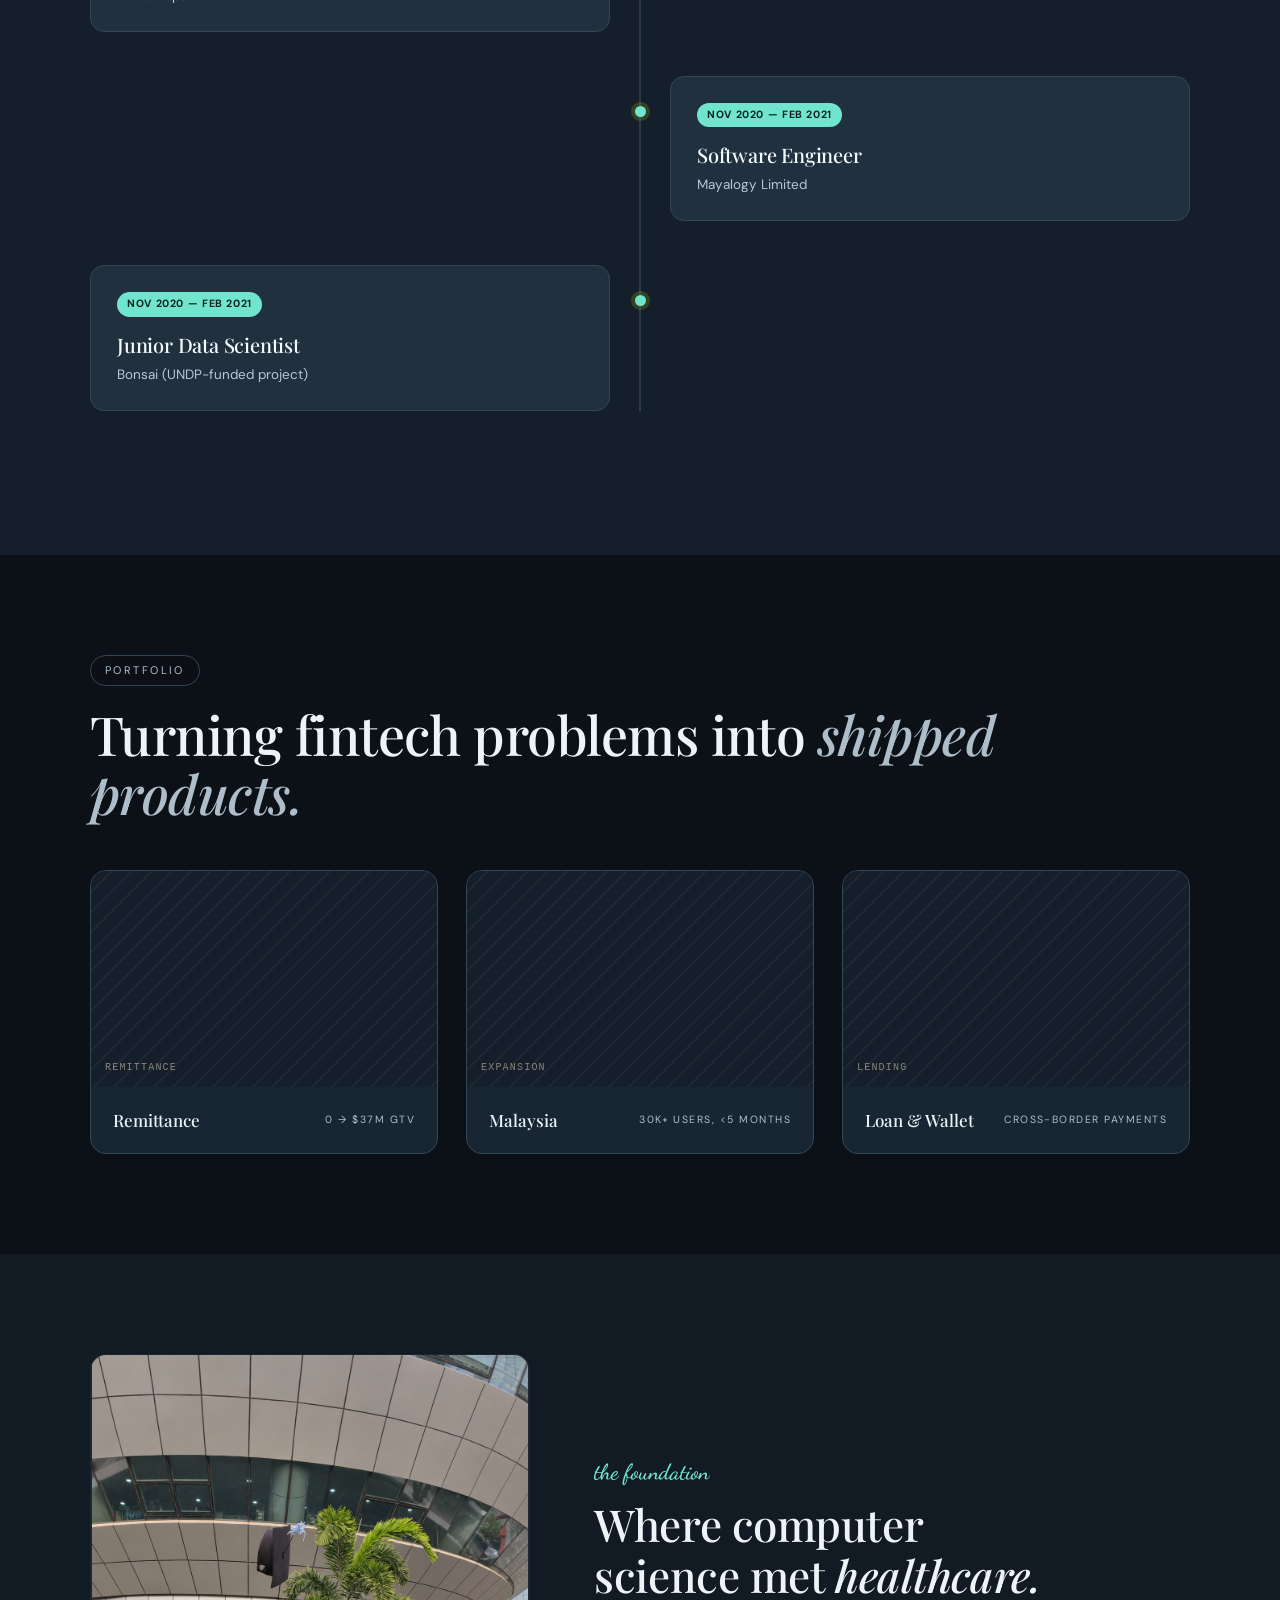
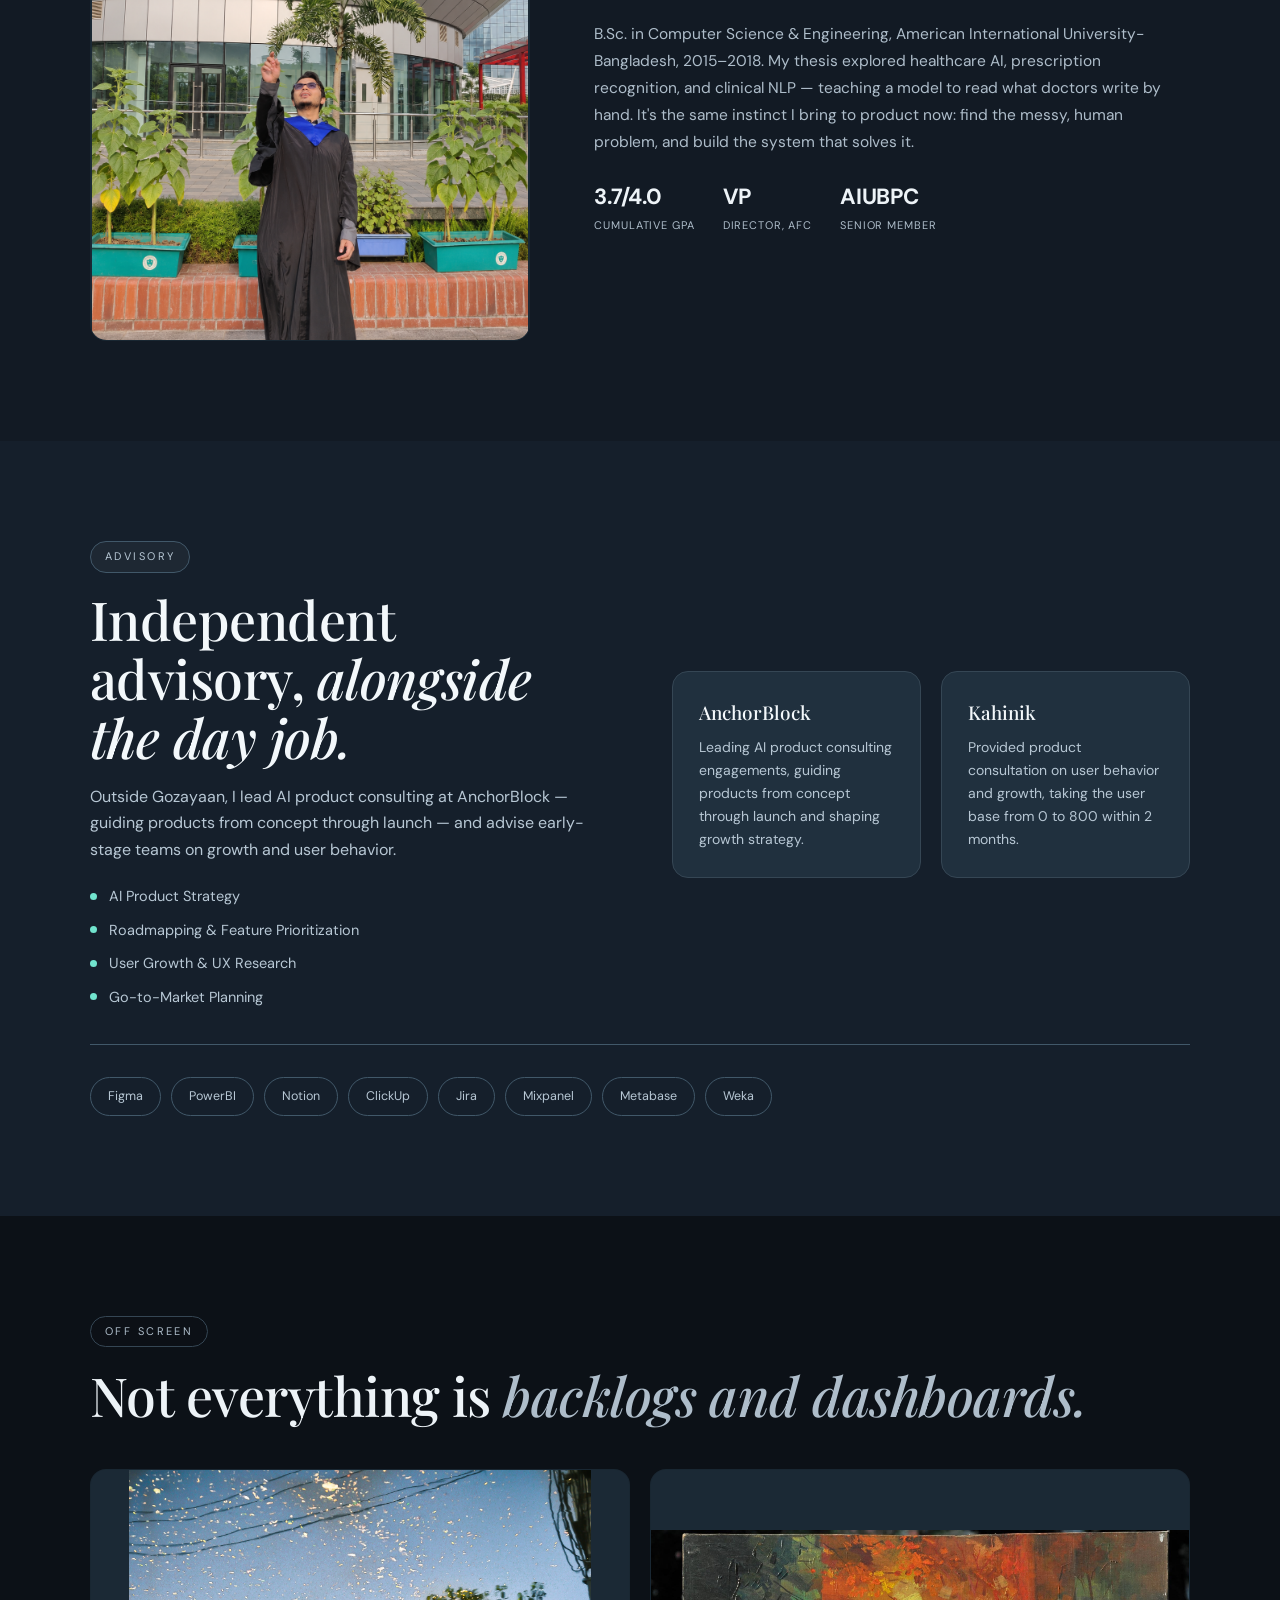
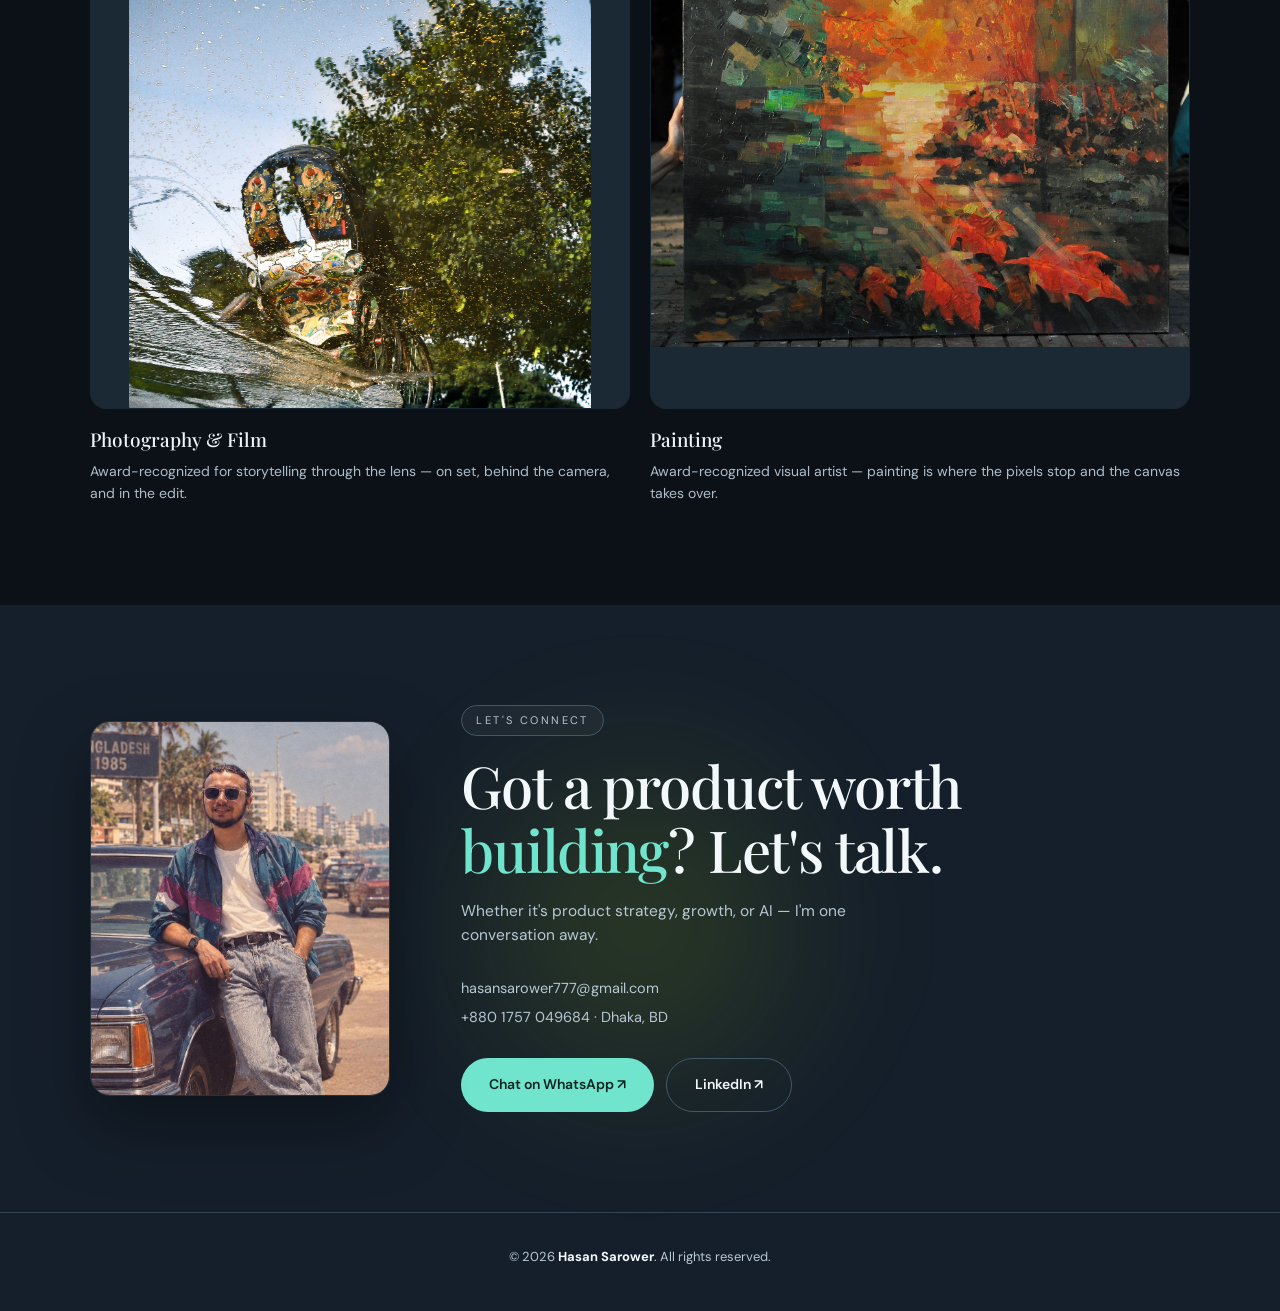
==== commit 31341dd1: "Keep dark theme only and remove vibe selector" ====
--- a/index.html
+++ b/index.html
@@ -224,12 +224,6 @@
 :focus-visible{outline:2px solid var(--accent);outline-offset:3px;border-radius:6px}
 </style>
 <link rel="stylesheet" href="assets/vibe.css" />
-<script>
-  try {
-    const savedVibe = localStorage.getItem('portfolio-vibe');
-    if (['classic','dark','light','imperial'].includes(savedVibe)) document.documentElement.dataset.vibe = savedVibe;
-  } catch {}
-</script>
 <script src="assets/vibe.js" defer></script>
 </head>
 <body>
@@ -244,9 +238,6 @@
       <a href="#creative">Creative</a>
     </div>
     <div class="nav-actions">
-      <label class="vibe-control"><span>Vibe</span><select id="vibeSelect" aria-label="Vibe theme">
-        <option value="classic">Classic</option><option value="dark">Dark</option><option value="light">Light</option><option value="imperial">Imperial</option>
-      </select></label>
       <a class="btn btn-ghost-dark nav-cta" href="#contact">Contact</a>
     </div>
     <button class="burger" id="burger" aria-label="Open menu"><span></span></button>
--- a/assets/vibe.css
+++ b/assets/vibe.css
@@ -1,8 +1,5 @@
-/* Theme tokens cover both page surfaces and inset panels. */
-:root{--page-text:#1a1a1a;--page-muted:#55534d;--panel-text:#fff;--panel-muted:#b8b8b8;--line:rgba(0,0,0,.16);--panel-line:rgba(255,255,255,.18);--project-bg:#fff;--nav-bg:rgba(236,230,216,.94);--watermark:#d4cebe;--signal:#b7e401;--signal-ink:#161a05;--surface-soft:#e4ddcc;--network-grid:rgba(183,228,1,.1);color-scheme:light}
-:root[data-vibe="dark"]{--bg:#0c1117;--bg-2:#121a24;--bg-3:#1b2935;--card:#151f2b;--card-2:#182633;--card-3:#20303e;--border:#354654;--page-text:#edf3f7;--page-muted:#aebdca;--panel-text:#f3f8fb;--panel-muted:#b7c7d4;--line:#354654;--panel-line:#415869;--project-bg:#182633;--nav-bg:rgba(12,17,23,.95);--watermark:#263544;--signal:#71e4ce;--signal-ink:#09241f;--surface-soft:#182633;--network-grid:rgba(113,228,206,.1);--logo:#71e4ce;color-scheme:dark}
-:root[data-vibe="light"]{--bg:#fafbf8;--bg-2:#eef2e9;--bg-3:#e3e9dd;--card:#edf2e8;--card-2:#e9efdf;--card-3:#fff;--border:#d0d9c7;--page-text:#182117;--page-muted:#52604e;--panel-text:#182117;--panel-muted:#4d5c46;--line:#c7d2bf;--panel-line:#bdcbb2;--project-bg:#fff;--nav-bg:rgba(250,251,248,.96);--watermark:#dde5d5;--signal:#426818;--signal-ink:#fff;--surface-soft:#e6eddf;--network-grid:rgba(66,104,24,.12);--logo:#426818;color-scheme:light}
-:root[data-vibe="imperial"]{--bg:#161323;--bg-2:#201b30;--bg-3:#342b45;--card:#252035;--card-2:#2b243d;--card-3:#352d47;--border:#53455f;--page-text:#f8f0df;--page-muted:#c9bcae;--panel-text:#fff4df;--panel-muted:#d4c4b5;--line:#594a61;--panel-line:#695773;--project-bg:#2b243d;--nav-bg:rgba(22,19,35,.95);--watermark:#3e324d;--signal:#e3bd72;--signal-ink:#281c0e;--surface-soft:#30253d;--network-grid:rgba(227,189,114,.12);--logo:#e3bd72;color-scheme:dark}
+/* Permanent dark palette for page surfaces and inset panels. */
+:root{--bg:#0c1117;--bg-2:#121a24;--bg-3:#1b2935;--card:#151f2b;--card-2:#182633;--card-3:#20303e;--border:#354654;--page-text:#edf3f7;--page-muted:#aebdca;--panel-text:#f3f8fb;--panel-muted:#b7c7d4;--line:#354654;--panel-line:#415869;--project-bg:#182633;--nav-bg:rgba(12,17,23,.95);--watermark:#263544;--signal:#71e4ce;--signal-ink:#09241f;--surface-soft:#182633;--network-grid:rgba(113,228,206,.1);--logo:#71e4ce;color-scheme:dark}
 :root{--ink:var(--page-text);--ink-2:var(--page-text);--muted-ink:var(--page-muted);--dim-ink:var(--page-muted);--accent:var(--signal);--accent-ink:var(--signal-ink);--body:var(--panel-muted)}
 body{color:var(--page-text)}
 .nav.scrolled{background:var(--nav-bg);border-color:var(--line)}
@@ -26,9 +23,9 @@
 .big-statement .quote b{color:var(--logo)}
 .timeline::before{background:var(--panel-line)}
 .nav-actions{display:flex;align-items:center;gap:14px}
-.vibe-control{display:flex;align-items:center;gap:7px;font-size:11px;color:var(--page-muted)}
-.vibe-control select{font:600 12px 'DM Sans',sans-serif;color:var(--page-text);background:var(--bg);border:1px solid var(--line);border-radius:999px;padding:9px 24px 9px 12px;cursor:pointer;max-width:115px}
-.vibe-control select:focus-visible{outline:2px solid var(--signal);outline-offset:3px}
+
+
+
 /* A small interactive study, not a live payments dashboard. */
 .network-section{padding:28px 0 68px}
 .network-panel{background:var(--card);color:var(--panel-text);border:1px solid var(--panel-line);border-radius:24px;padding:34px 38px;display:grid;grid-template-columns:.8fr 1.2fr;align-items:center;gap:30px;overflow:hidden}
@@ -58,8 +55,8 @@
 .network-panel[data-paused="true"] .net-packet,.network-panel[data-visible="false"] .net-packet{animation-play-state:paused}
 @keyframes transfer{to{stroke-dashoffset:-100}}
 @media(max-width:1000px){.nav-links{gap:18px}.nav-actions{gap:9px}.network-panel{padding:28px;gap:15px}}
-@media(max-width:860px){.network-panel{grid-template-columns:1fr}.network-copy p{max-width:48ch}.network-copy h2{font-size:32px}.network-section{padding:15px 0 44px}.network-stage{max-width:560px;width:100%;margin:auto}.network-copy{padding:0 4px}.nav-actions{margin-left:auto;margin-right:10px}.vibe-control{gap:5px}.vibe-control select{padding:8px;max-width:100px}.logo-sig{font-size:24px}.network-plane{will-change:auto}#advisory .split{grid-template-columns:1fr!important}}
-@media(max-width:400px){.vibe-control>span{position:absolute;width:1px;height:1px;overflow:hidden;clip-path:inset(50%)}.logo-sig{font-size:23px}.network-panel{padding:24px 18px}.network-footer{font-size:9px}}
+@media(max-width:860px){.network-panel{grid-template-columns:1fr}.network-copy p{max-width:48ch}.network-copy h2{font-size:32px}.network-section{padding:15px 0 44px}.network-stage{max-width:560px;width:100%;margin:auto}.network-copy{padding:0 4px}.nav-actions{margin-left:auto;margin-right:10px}.logo-sig{font-size:24px}.network-plane{will-change:auto}#advisory .split{grid-template-columns:1fr!important}}
+@media(max-width:400px){.logo-sig{font-size:23px}.network-panel{padding:24px 18px}.network-footer{font-size:9px}}
 @media(prefers-reduced-motion:reduce){html{scroll-behavior:auto}.net-packet{animation:none;stroke-dasharray:3 20;opacity:.7}.network-plane{transform:none!important;transition:none}.reveal{opacity:1;transform:none;transition:none}.motion-toggle{display:none}}
 
 /* Keep the decorative contact glow inside narrow viewports. */
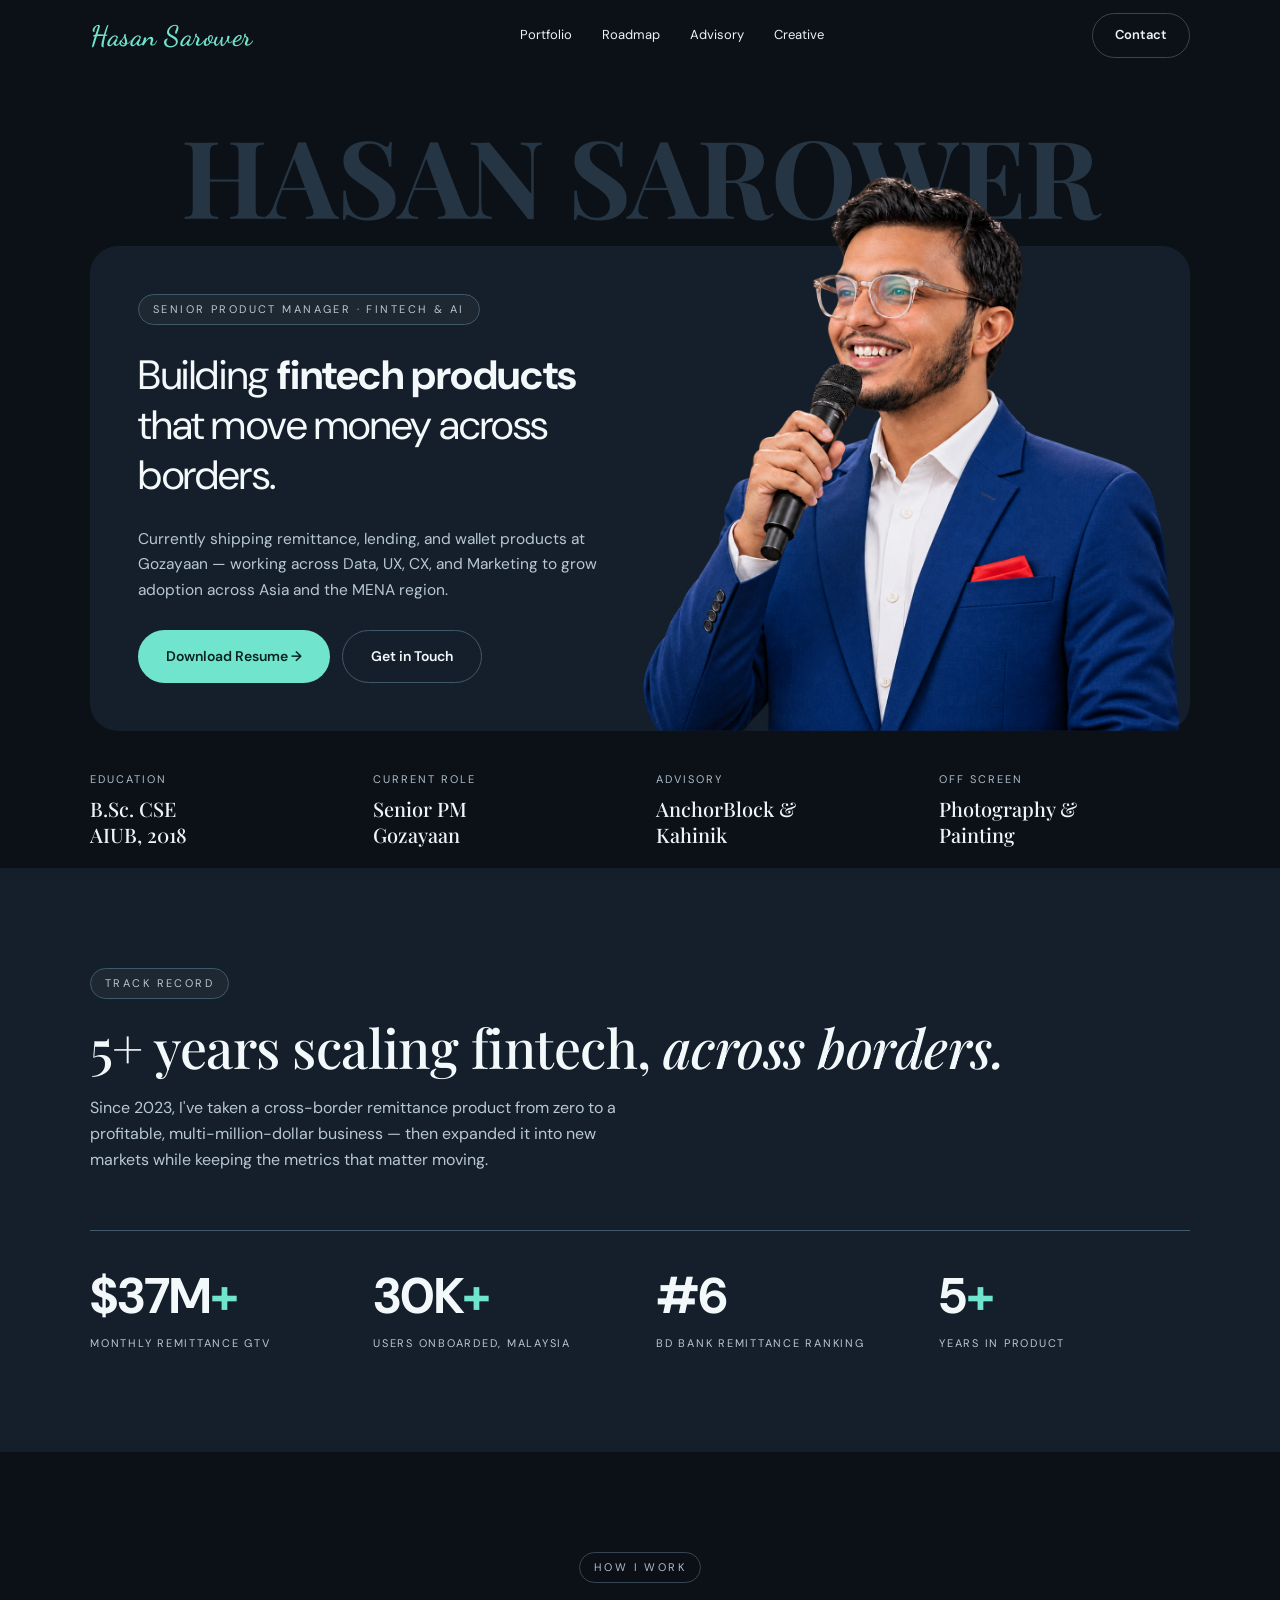
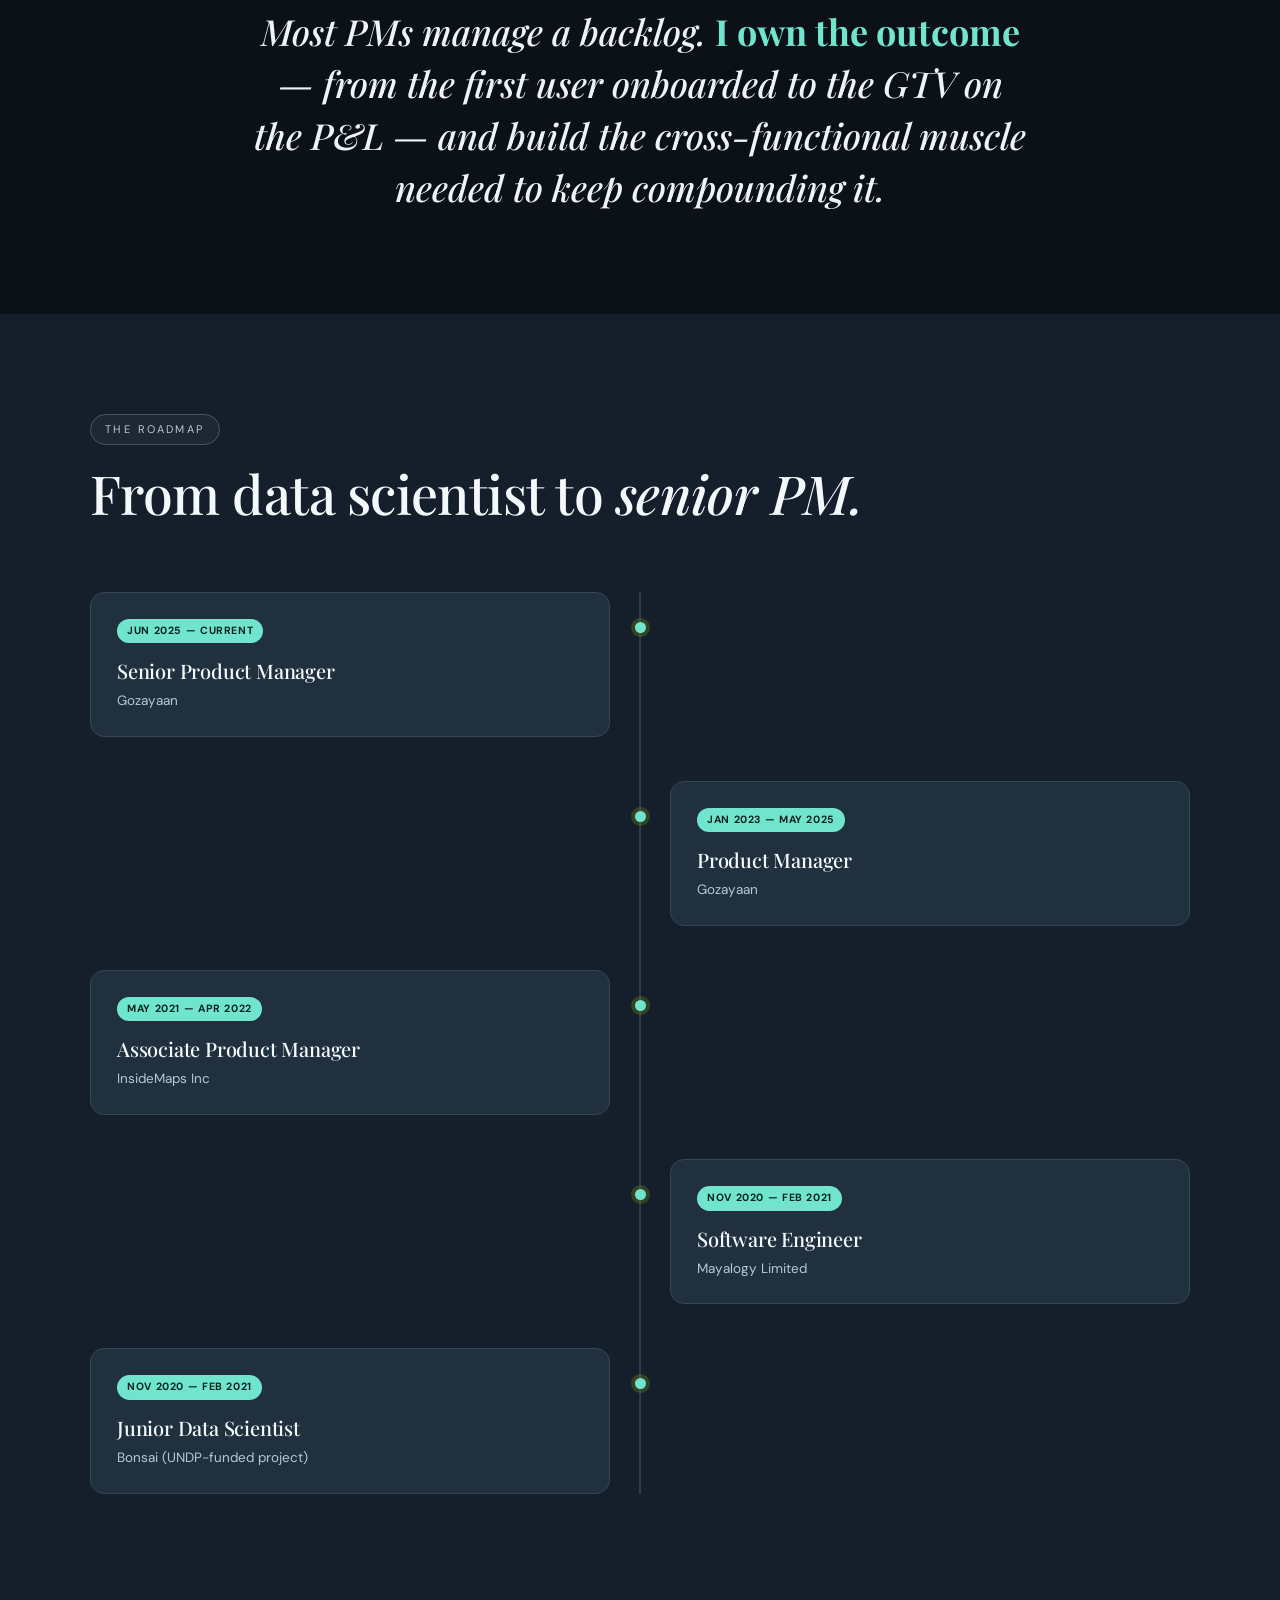
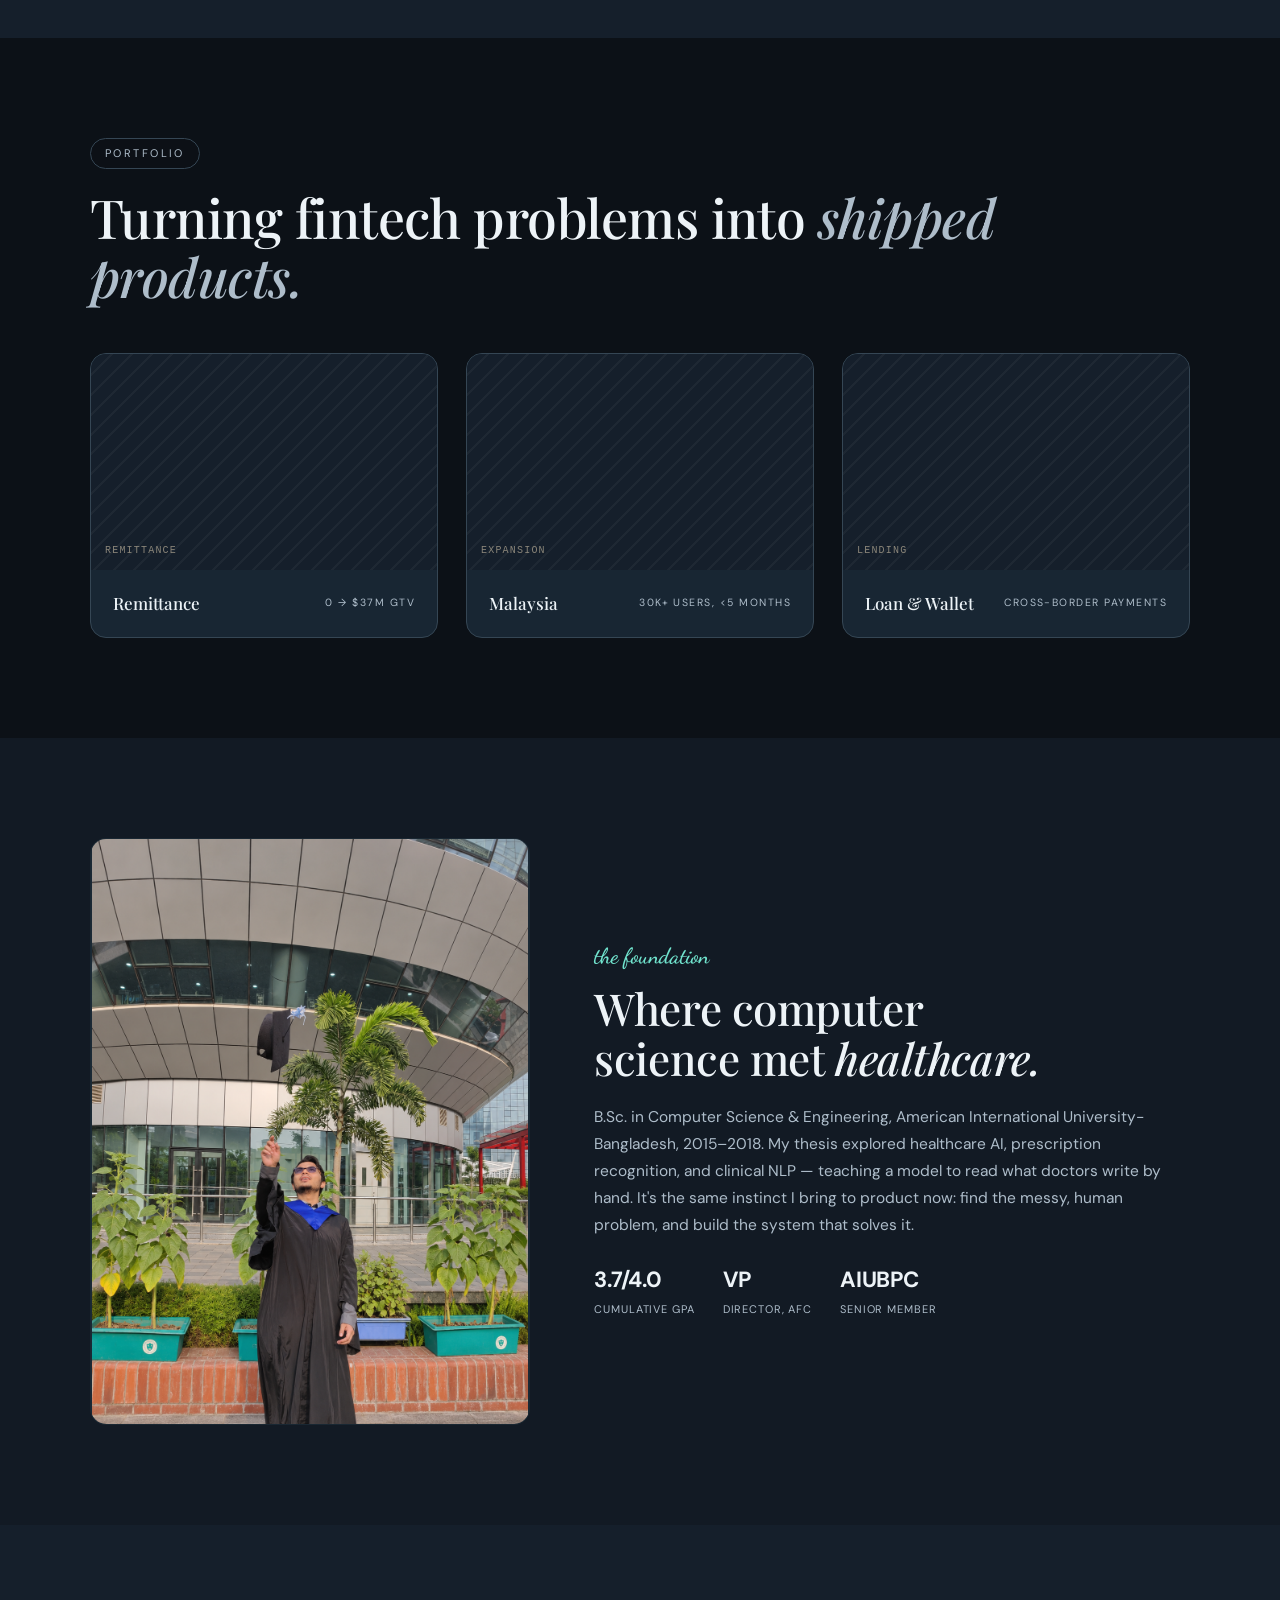
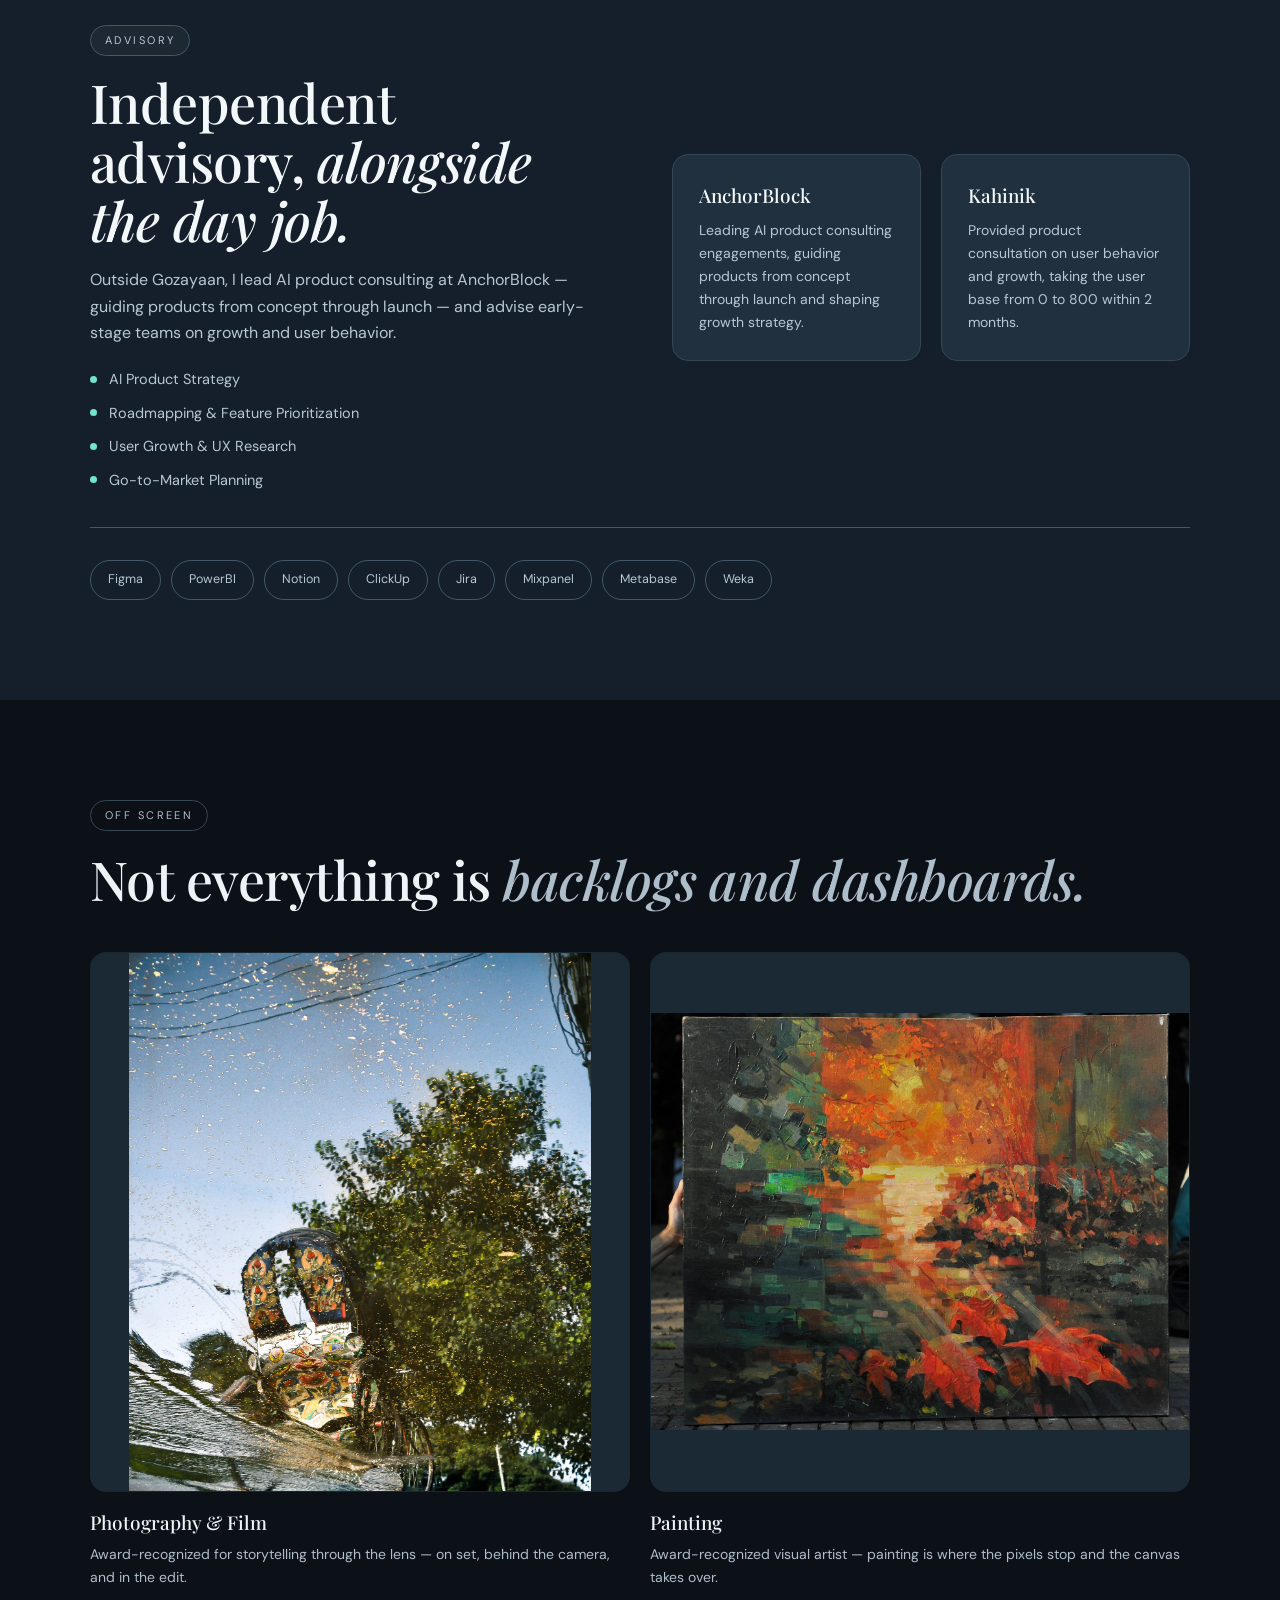
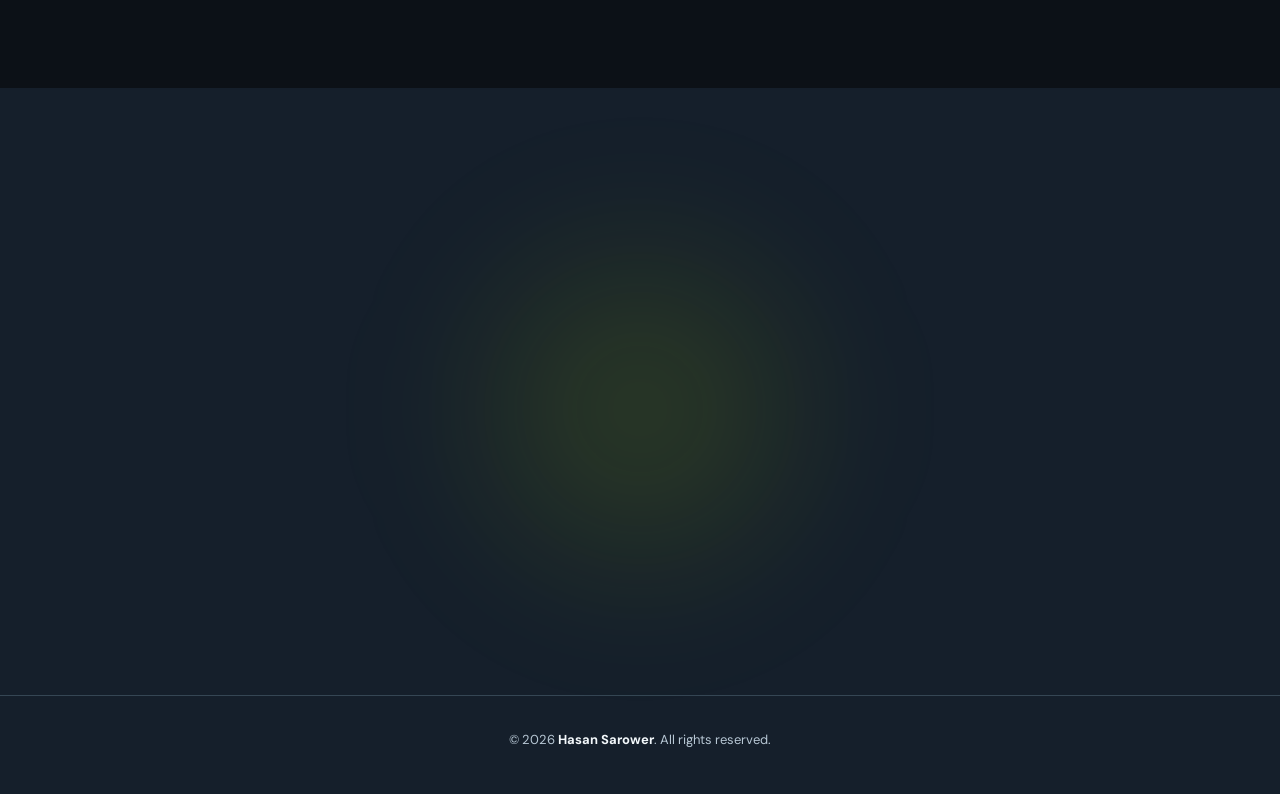
==== commit 6d812da3: "Remove interactive money in motion section" ====
--- a/index.html
+++ b/index.html
@@ -1,5 +1,5 @@
 <!DOCTYPE html>
-<html lang="en">
+<html lang="en" data-vibe="dark">
 <head>
 <meta charset="UTF-8" />
 <meta name="viewport" content="width=device-width, initial-scale=1" />
@@ -223,8 +223,7 @@
 @media (prefers-reduced-motion:reduce){.reveal{opacity:1;transform:none;transition:none}}
 :focus-visible{outline:2px solid var(--accent);outline-offset:3px;border-radius:6px}
 </style>
-<link rel="stylesheet" href="assets/vibe.css" />
-<script src="assets/vibe.js" defer></script>
+<link rel="stylesheet" href="assets/vibe.css?v=dark-only-3" />
 </head>
 <body>
 
@@ -280,53 +279,6 @@
     </div>
   </div>
 </header>
-
-<!-- INTERACTIVE FINTECH + AI STUDY -->
-<section class="network-section" aria-labelledby="networkTitle">
-  <div class="container">
-    <div class="network-panel" id="paymentNetwork" data-paused="false" data-visible="false">
-      <div class="network-copy">
-        <div class="network-kicker">Fintech × Artificial intelligence</div>
-        <h2 id="networkTitle">Money in motion.<br>Intelligence in the loop.</h2>
-        <p id="flowDescription" aria-live="polite">Across currencies and borders, every transfer is a connected journey.</p>
-        <div class="flow-options" role="group" aria-label="Explore a product flow">
-          <button type="button" data-flow="remittance" aria-pressed="true">Remittance</button>
-          <button type="button" data-flow="lending" aria-pressed="false">Lending</button>
-          <button type="button" data-flow="wallet" aria-pressed="false">Wallet</button>
-        </div>
-      </div>
-      <div class="network-stage" id="networkStage">
-        <div class="network-plane">
-          <svg viewBox="0 0 560 300" role="img" aria-labelledby="networkSvgTitle networkSvgDesc">
-            <title id="networkSvgTitle">A connected payment network</title>
-            <desc id="networkSvgDesc">Four currency nodes connect through a central intelligence layer. Moving signals illustrate a conceptual product flow, not live transaction data.</desc>
-            <path class="net-grid" d="M35 80H525M15 150H545M35 220H525M140 35V265M280 15V285M420 35V265"/>
-            <ellipse class="net-orbit" cx="280" cy="150" rx="203" ry="100"/>
-            <g class="net-orbit" aria-hidden="true">
-              <circle cx="280" cy="150" r="112"/>
-              <ellipse cx="280" cy="150" rx="46" ry="112"/>
-              <ellipse cx="280" cy="150" rx="88" ry="112"/>
-              <ellipse cx="280" cy="150" rx="112" ry="40"/>
-              <path d="M182 96Q280 133 378 96M182 204Q280 167 378 204M168 150H392M280 38V262"/>
-            </g>
-            <path class="net-route" d="M90 90Q180 65 280 150T470 210M90 210Q185 250 280 150T470 90"/>
-            <path class="net-packet" pathLength="100" d="M90 90Q180 65 280 150T470 210"/>
-            <path class="net-packet reverse" pathLength="100" d="M90 210Q185 250 280 150T470 90"/>
-            <circle class="core-halo" cx="280" cy="150" r="66"/>
-            <circle class="core-ring" cx="280" cy="150" r="45"/>
-            <path class="core-mark" d="M265 137L280 129L295 137V155L280 163L265 155ZM265 137L280 146L295 137M280 146V163M255 146H260M300 146H305M280 119V124M280 168V173"/>
-            <text class="net-label" x="280" y="215">INTELLIGENCE LAYER</text>
-            <g transform="translate(90 90)"><rect class="net-node" x="-36" y="-25" width="72" height="50" rx="14"/><text class="net-currency" y="6" data-node="0">MYR</text><text class="net-label" y="44" data-step="0">SEND</text></g>
-            <g transform="translate(470 90)"><rect class="net-node" x="-36" y="-25" width="72" height="50" rx="14"/><text class="net-currency" y="6" data-node="1">USD</text><text class="net-label" y="44" data-step="1">ROUTE</text></g>
-            <g transform="translate(90 210)"><rect class="net-node" x="-36" y="-25" width="72" height="50" rx="14"/><text class="net-currency" y="6" data-node="2">AED</text><text class="net-label" y="44" data-step="2">CONNECT</text></g>
-            <g transform="translate(470 210)"><rect class="net-node" x="-36" y="-25" width="72" height="50" rx="14"/><text class="net-currency" y="6" data-node="3">BDT</text><text class="net-label" y="44" data-step="3">RECEIVE</text></g>
-          </svg>
-        </div>
-        <div class="network-footer"><span>Interactive concept · Move your pointer to explore</span><button type="button" class="motion-toggle" id="motionToggle" aria-pressed="false">Pause motion</button></div>
-      </div>
-    </div>
-  </div>
-</section>
 
 <!-- TRACK RECORD -->
 <section class="deep">
--- a/assets/vibe.css
+++ b/assets/vibe.css
@@ -1,5 +1,5 @@
 /* Permanent dark palette for page surfaces and inset panels. */
-:root{--bg:#0c1117;--bg-2:#121a24;--bg-3:#1b2935;--card:#151f2b;--card-2:#182633;--card-3:#20303e;--border:#354654;--page-text:#edf3f7;--page-muted:#aebdca;--panel-text:#f3f8fb;--panel-muted:#b7c7d4;--line:#354654;--panel-line:#415869;--project-bg:#182633;--nav-bg:rgba(12,17,23,.95);--watermark:#263544;--signal:#71e4ce;--signal-ink:#09241f;--surface-soft:#182633;--network-grid:rgba(113,228,206,.1);--logo:#71e4ce;color-scheme:dark}
+:root{--bg:#0c1117;--bg-2:#121a24;--bg-3:#1b2935;--card:#151f2b;--card-2:#182633;--card-3:#20303e;--border:#354654;--page-text:#edf3f7;--page-muted:#aebdca;--panel-text:#f3f8fb;--panel-muted:#b7c7d4;--line:#354654;--panel-line:#415869;--project-bg:#182633;--nav-bg:rgba(12,17,23,.95);--watermark:#263544;--signal:#71e4ce;--signal-ink:#09241f;--surface-soft:#182633;--logo:#71e4ce;color-scheme:dark}
 :root{--ink:var(--page-text);--ink-2:var(--page-text);--muted-ink:var(--page-muted);--dim-ink:var(--page-muted);--accent:var(--signal);--accent-ink:var(--signal-ink);--body:var(--panel-muted)}
 body{color:var(--page-text)}
 .nav.scrolled{background:var(--nav-bg);border-color:var(--line)}
@@ -26,38 +26,10 @@
 
 
 
-/* A small interactive study, not a live payments dashboard. */
-.network-section{padding:28px 0 68px}
-.network-panel{background:var(--card);color:var(--panel-text);border:1px solid var(--panel-line);border-radius:24px;padding:34px 38px;display:grid;grid-template-columns:.8fr 1.2fr;align-items:center;gap:30px;overflow:hidden}
-.network-kicker{font-size:10px;letter-spacing:.19em;text-transform:uppercase;color:var(--panel-muted);display:flex;align-items:center;gap:9px}
-.network-kicker::before{content:'';width:6px;height:6px;border-radius:50%;background:var(--signal)}
-.network-copy h2{font-family:'Playfair Display',serif;font-weight:500;font-size:38px;line-height:1.13;margin:16px 0}
-.network-copy p{font-size:14px;line-height:1.7;color:var(--panel-muted);max-width:35ch}
-.flow-options{display:flex;gap:6px;flex-wrap:wrap;margin-top:23px}
-.flow-options button,.motion-toggle{font:500 11px 'DM Sans',sans-serif;cursor:pointer;border:1px solid var(--panel-line);border-radius:999px;padding:8px 12px;background:transparent;color:var(--panel-text)}
-.flow-options button[aria-pressed="true"]{background:var(--signal);border-color:var(--signal);color:var(--signal-ink)}
-.network-stage{position:relative;perspective:800px;min-width:0;border-radius:16px;background:radial-gradient(ellipse at center,var(--network-grid),transparent 65%)}
-.network-plane{transform:rotateX(var(--rx,0deg)) rotateY(var(--ry,0deg));transition:transform .2s ease-out;transform-style:preserve-3d;will-change:transform}
-.network-plane svg{width:100%;height:auto;display:block;overflow:visible}
-.net-grid{stroke:var(--panel-line);stroke-width:.5;opacity:.4;fill:none}
-.net-orbit{stroke:var(--signal);stroke-width:1;opacity:.25;fill:none}
-.net-route{stroke:var(--signal);stroke-width:1.2;opacity:.4;fill:none}
-.net-packet{stroke:var(--signal);stroke-width:3;fill:none;stroke-dasharray:5 95;stroke-linecap:round;animation:transfer 4s linear infinite;filter:drop-shadow(0 0 4px var(--signal))}
-.net-packet.reverse{animation-direction:reverse;animation-delay:-2s}
-.net-node{fill:var(--card);stroke:var(--panel-line)}
-.net-currency{fill:var(--panel-text);font:500 17px 'DM Sans',sans-serif;text-anchor:middle}
-.net-label{fill:var(--panel-muted);font:10px 'DM Sans',sans-serif;letter-spacing:1px;text-anchor:middle}
-.core-ring{fill:var(--card);stroke:var(--signal);stroke-width:1.3}
-.core-halo{fill:var(--signal);opacity:.07}
-.core-mark{fill:none;stroke:var(--signal);stroke-width:1.7;stroke-linecap:round;stroke-linejoin:round}
-.network-footer{display:flex;justify-content:space-between;align-items:center;gap:12px;color:var(--panel-muted);font-size:10px;letter-spacing:.04em;padding:0 6px}
-.network-footer span{max-width:32ch}
-.network-panel[data-paused="true"] .net-packet,.network-panel[data-visible="false"] .net-packet{animation-play-state:paused}
-@keyframes transfer{to{stroke-dashoffset:-100}}
-@media(max-width:1000px){.nav-links{gap:18px}.nav-actions{gap:9px}.network-panel{padding:28px;gap:15px}}
-@media(max-width:860px){.network-panel{grid-template-columns:1fr}.network-copy p{max-width:48ch}.network-copy h2{font-size:32px}.network-section{padding:15px 0 44px}.network-stage{max-width:560px;width:100%;margin:auto}.network-copy{padding:0 4px}.nav-actions{margin-left:auto;margin-right:10px}.logo-sig{font-size:24px}.network-plane{will-change:auto}#advisory .split{grid-template-columns:1fr!important}}
-@media(max-width:400px){.logo-sig{font-size:23px}.network-panel{padding:24px 18px}.network-footer{font-size:9px}}
-@media(prefers-reduced-motion:reduce){html{scroll-behavior:auto}.net-packet{animation:none;stroke-dasharray:3 20;opacity:.7}.network-plane{transform:none!important;transition:none}.reveal{opacity:1;transform:none;transition:none}.motion-toggle{display:none}}
+@media(max-width:1000px){.nav-links{gap:18px}.nav-actions{gap:9px}}
+@media(max-width:860px){.nav-actions{margin-left:auto;margin-right:10px}.logo-sig{font-size:24px}#advisory .split{grid-template-columns:1fr!important}}
+@media(max-width:400px){.logo-sig{font-size:23px}}
+@media(prefers-reduced-motion:reduce){html{scroll-behavior:auto}.reveal{opacity:1;transform:none;transition:none}}
 
 /* Keep the decorative contact glow inside narrow viewports. */
 .contact-glow{width:min(520px,100%)}
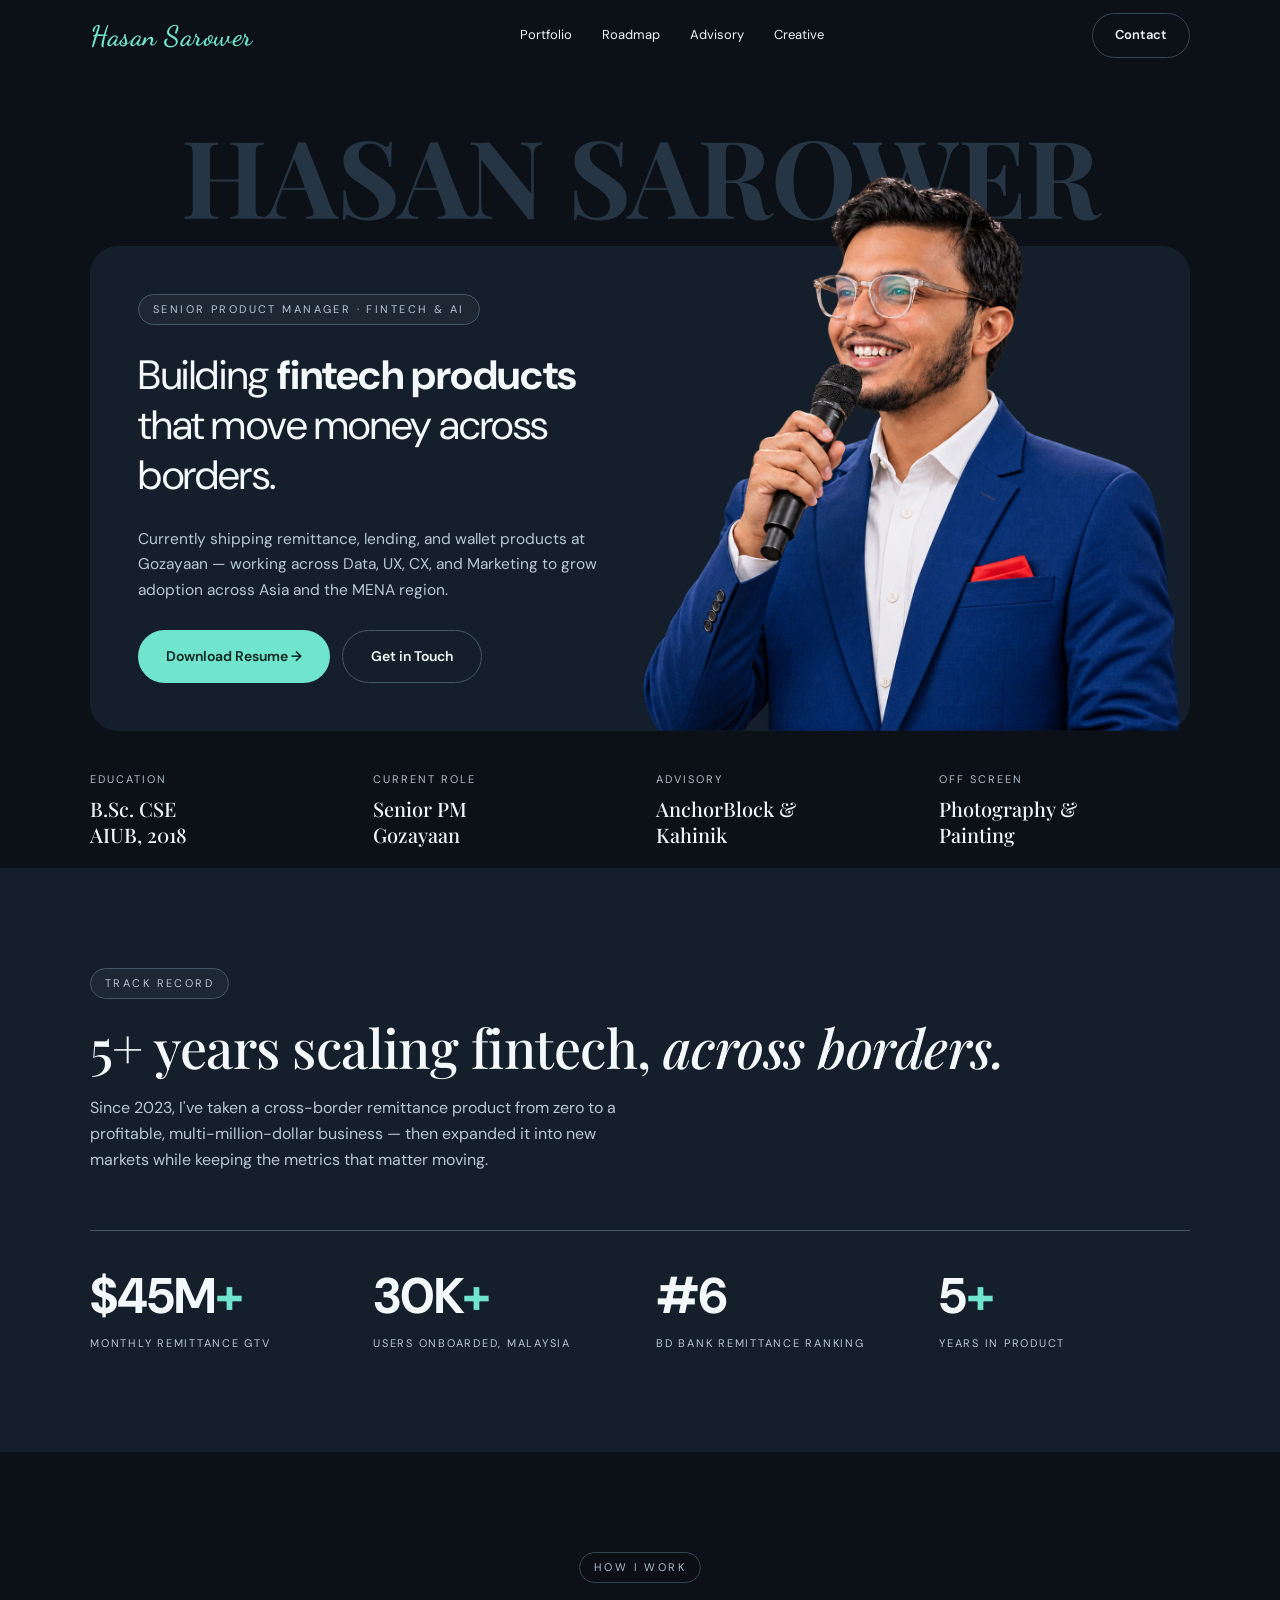
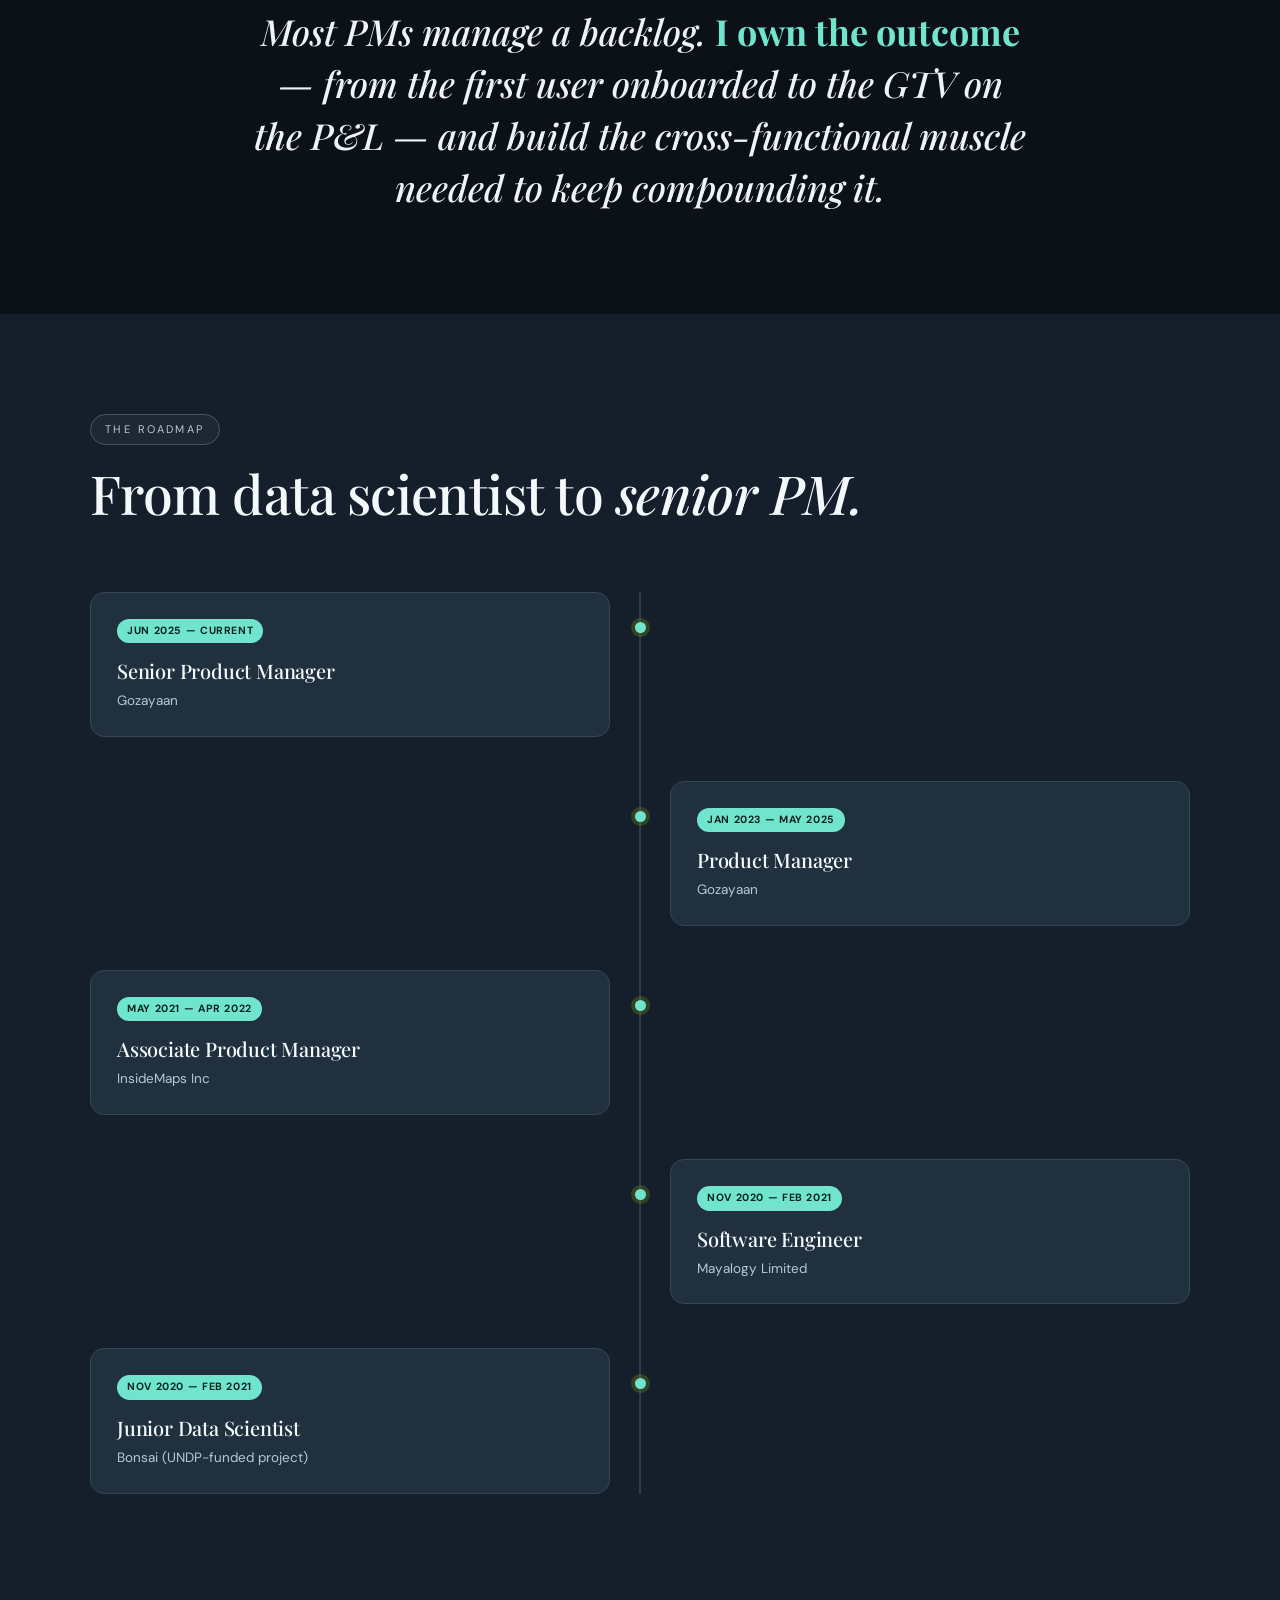
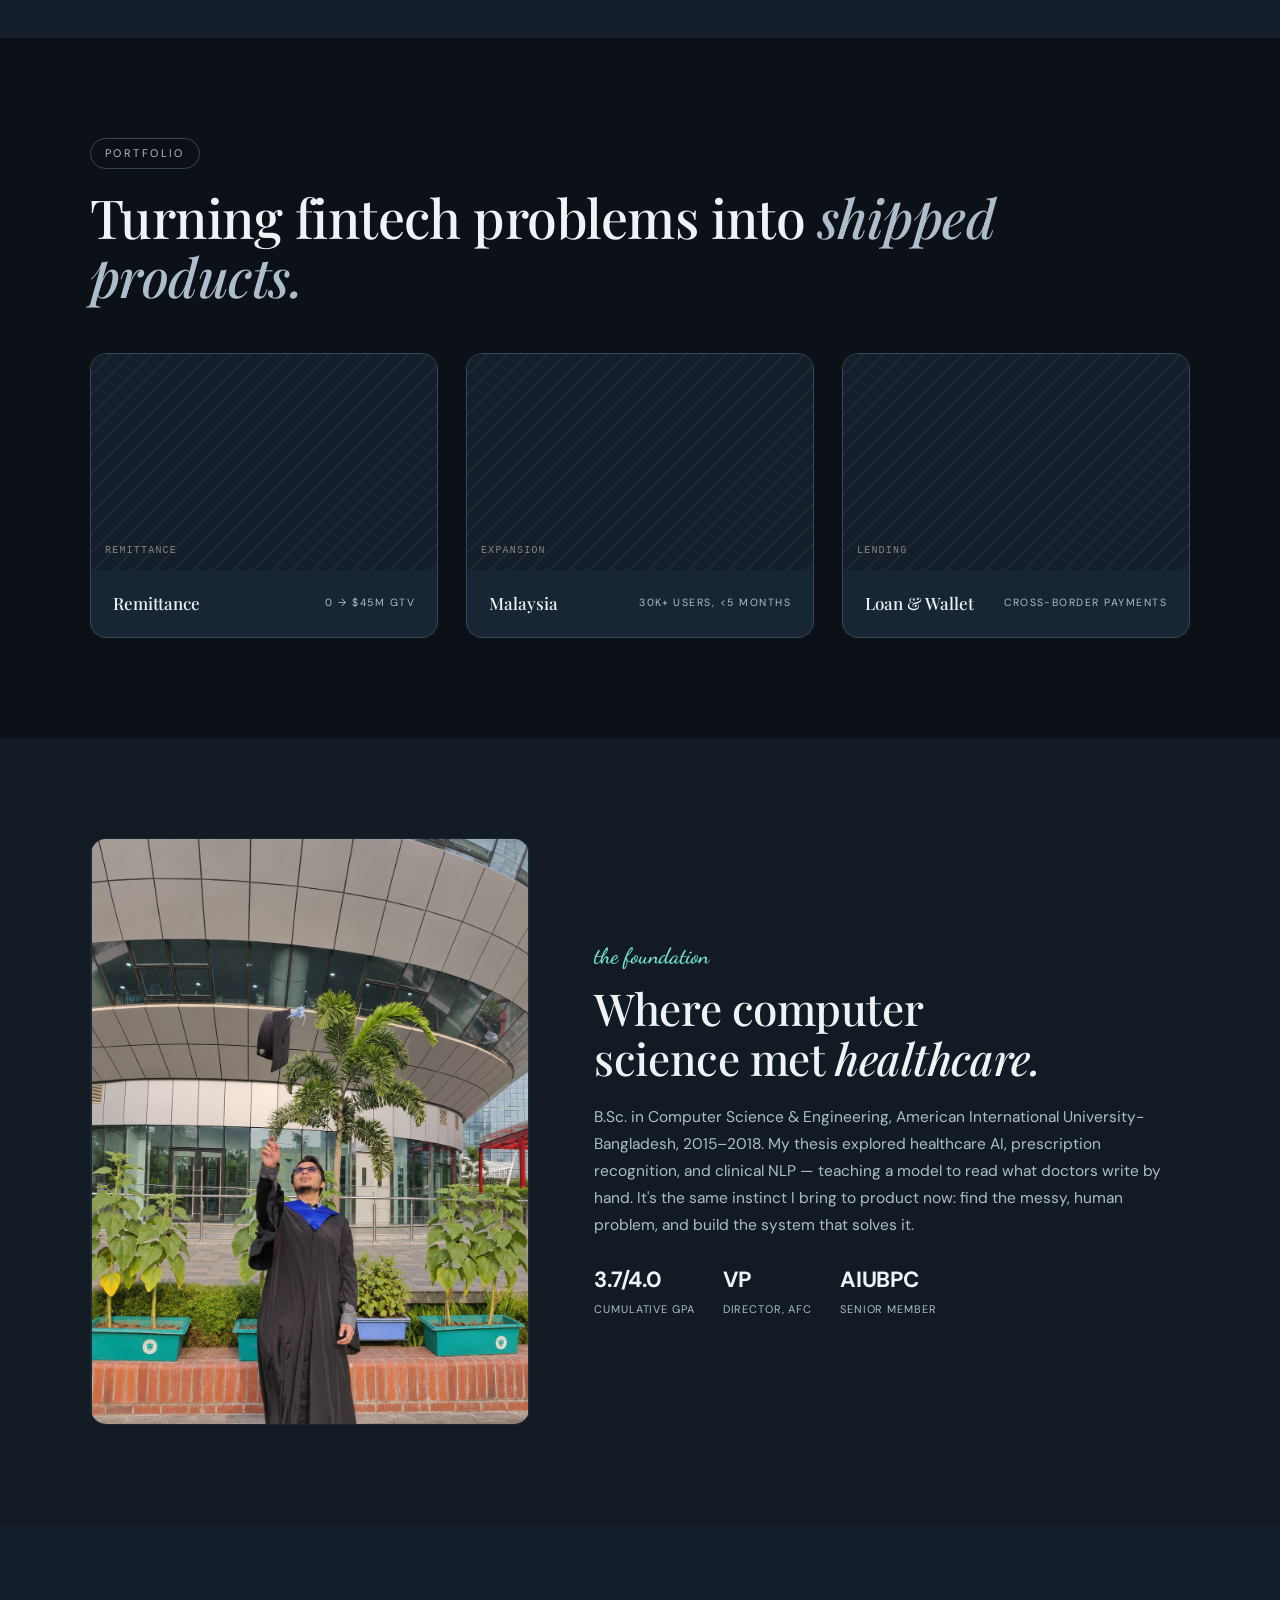
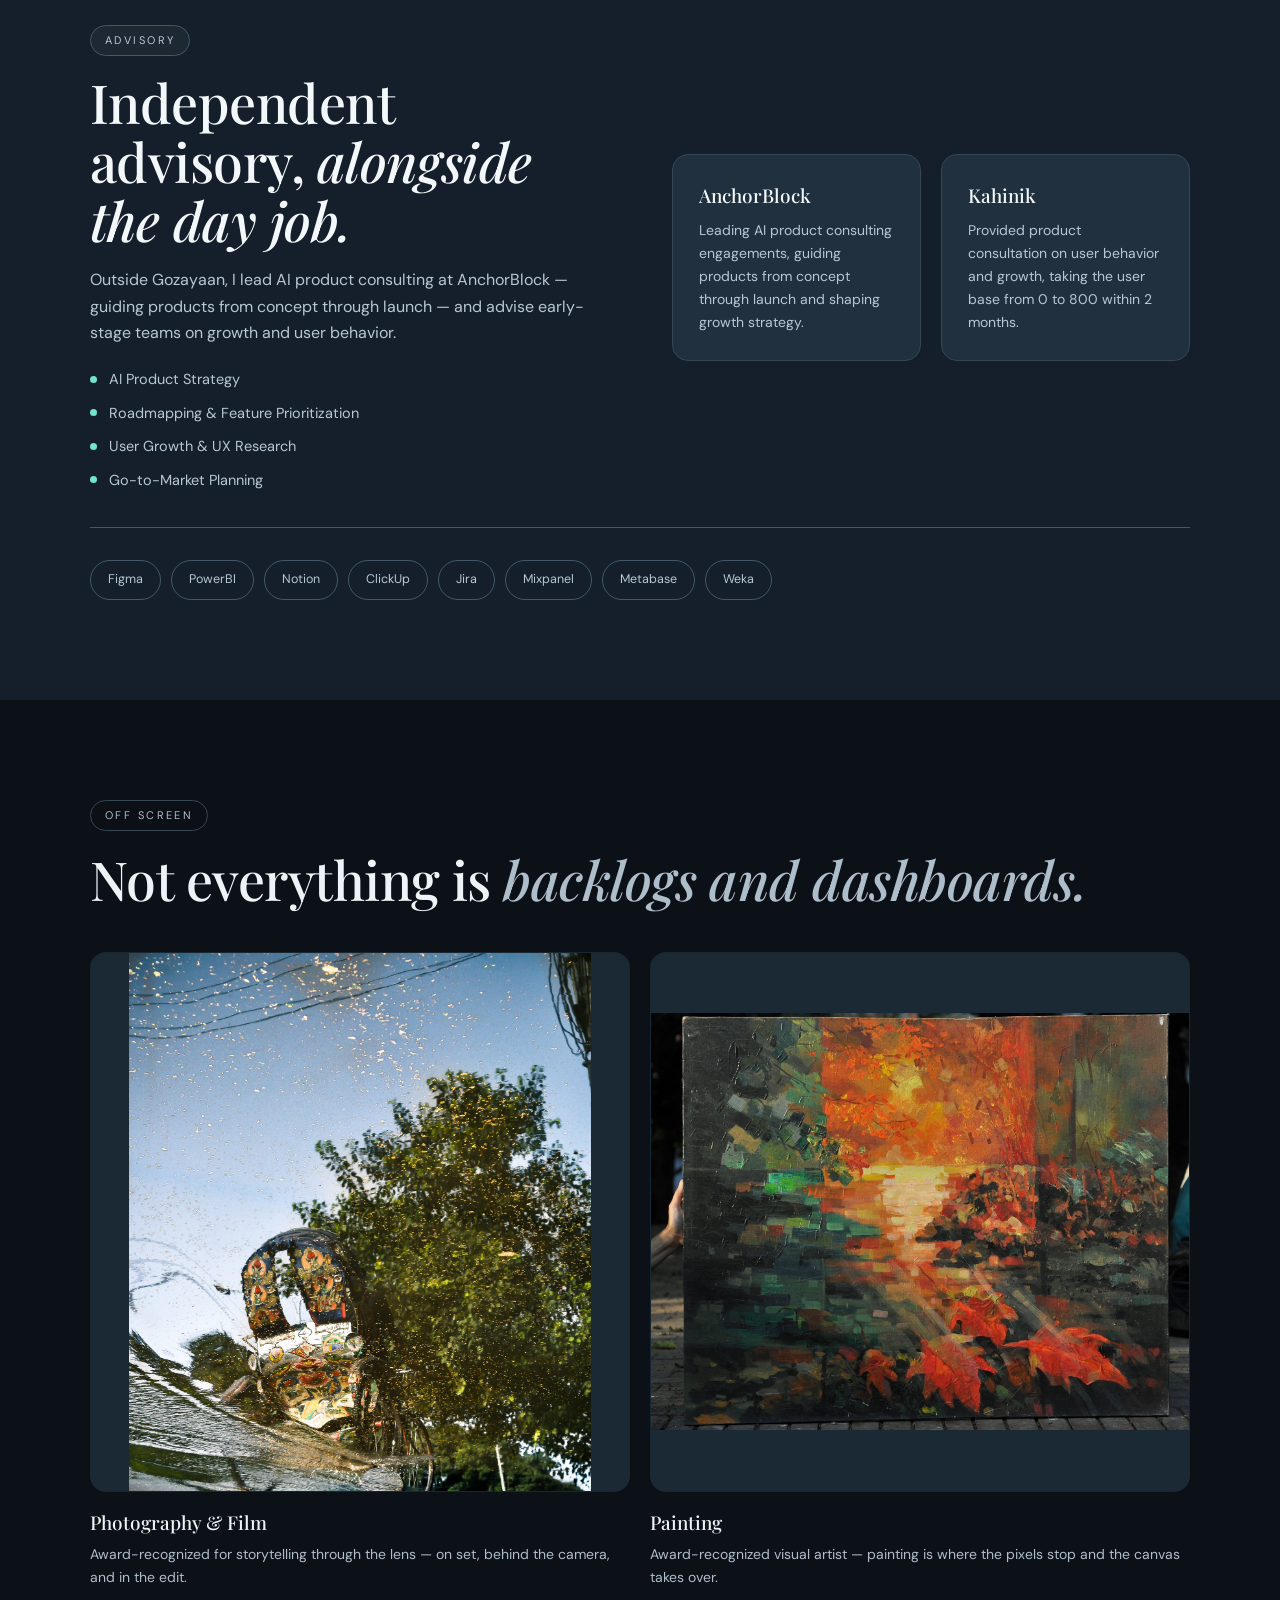
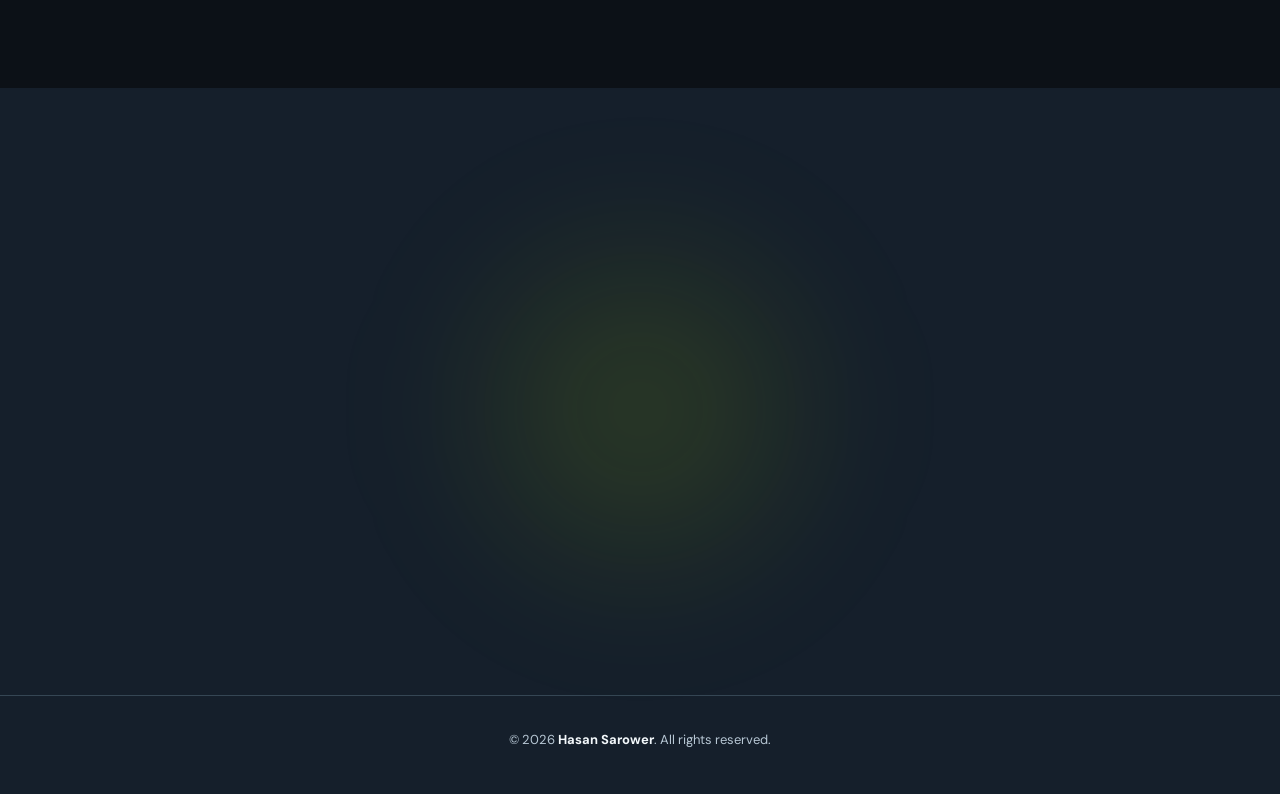
==== commit 15f5b53d: "Update remittance GTV to 45 million" ====
--- a/index.html
+++ b/index.html
@@ -287,7 +287,7 @@
     <h2 class="section-title reveal">5+ years scaling fintech, <em>across borders.</em></h2>
     <p class="section-sub reveal">Since 2023, I've taken a cross-border remittance product from zero to a profitable, multi-million-dollar business — then expanded it into new markets while keeping the metrics that matter moving.</p>
     <div class="stats-grid">
-      <div class="stat reveal"><div class="num">$37M<span class="suf">+</span></div><div class="lbl">Monthly Remittance GTV</div></div>
+      <div class="stat reveal"><div class="num">$45M<span class="suf">+</span></div><div class="lbl">Monthly Remittance GTV</div></div>
       <div class="stat reveal"><div class="num">30K<span class="suf">+</span></div><div class="lbl">Users Onboarded, Malaysia</div></div>
       <div class="stat reveal"><div class="num">#6</div><div class="lbl">BD Bank Remittance Ranking</div></div>
       <div class="stat reveal"><div class="num">5<span class="suf">+</span></div><div class="lbl">Years in Product</div></div>
@@ -370,7 +370,7 @@
         <div class="thumb" data-label="Remittance"><div class="stripes"></div>
           <div class="overlay"><div><span>Fintech · 2023–Present</span><h4>Remittance, Gozayaan</h4></div></div>
         </div>
-        <div class="meta"><h5>Remittance</h5><span class="cat">0 → $37M GTV</span></div>
+        <div class="meta"><h5>Remittance</h5><span class="cat">0 → $45M GTV</span></div>
       </a>
       <a class="project reveal" href="#">
         <div class="thumb" data-label="Expansion"><div class="stripes"></div>
